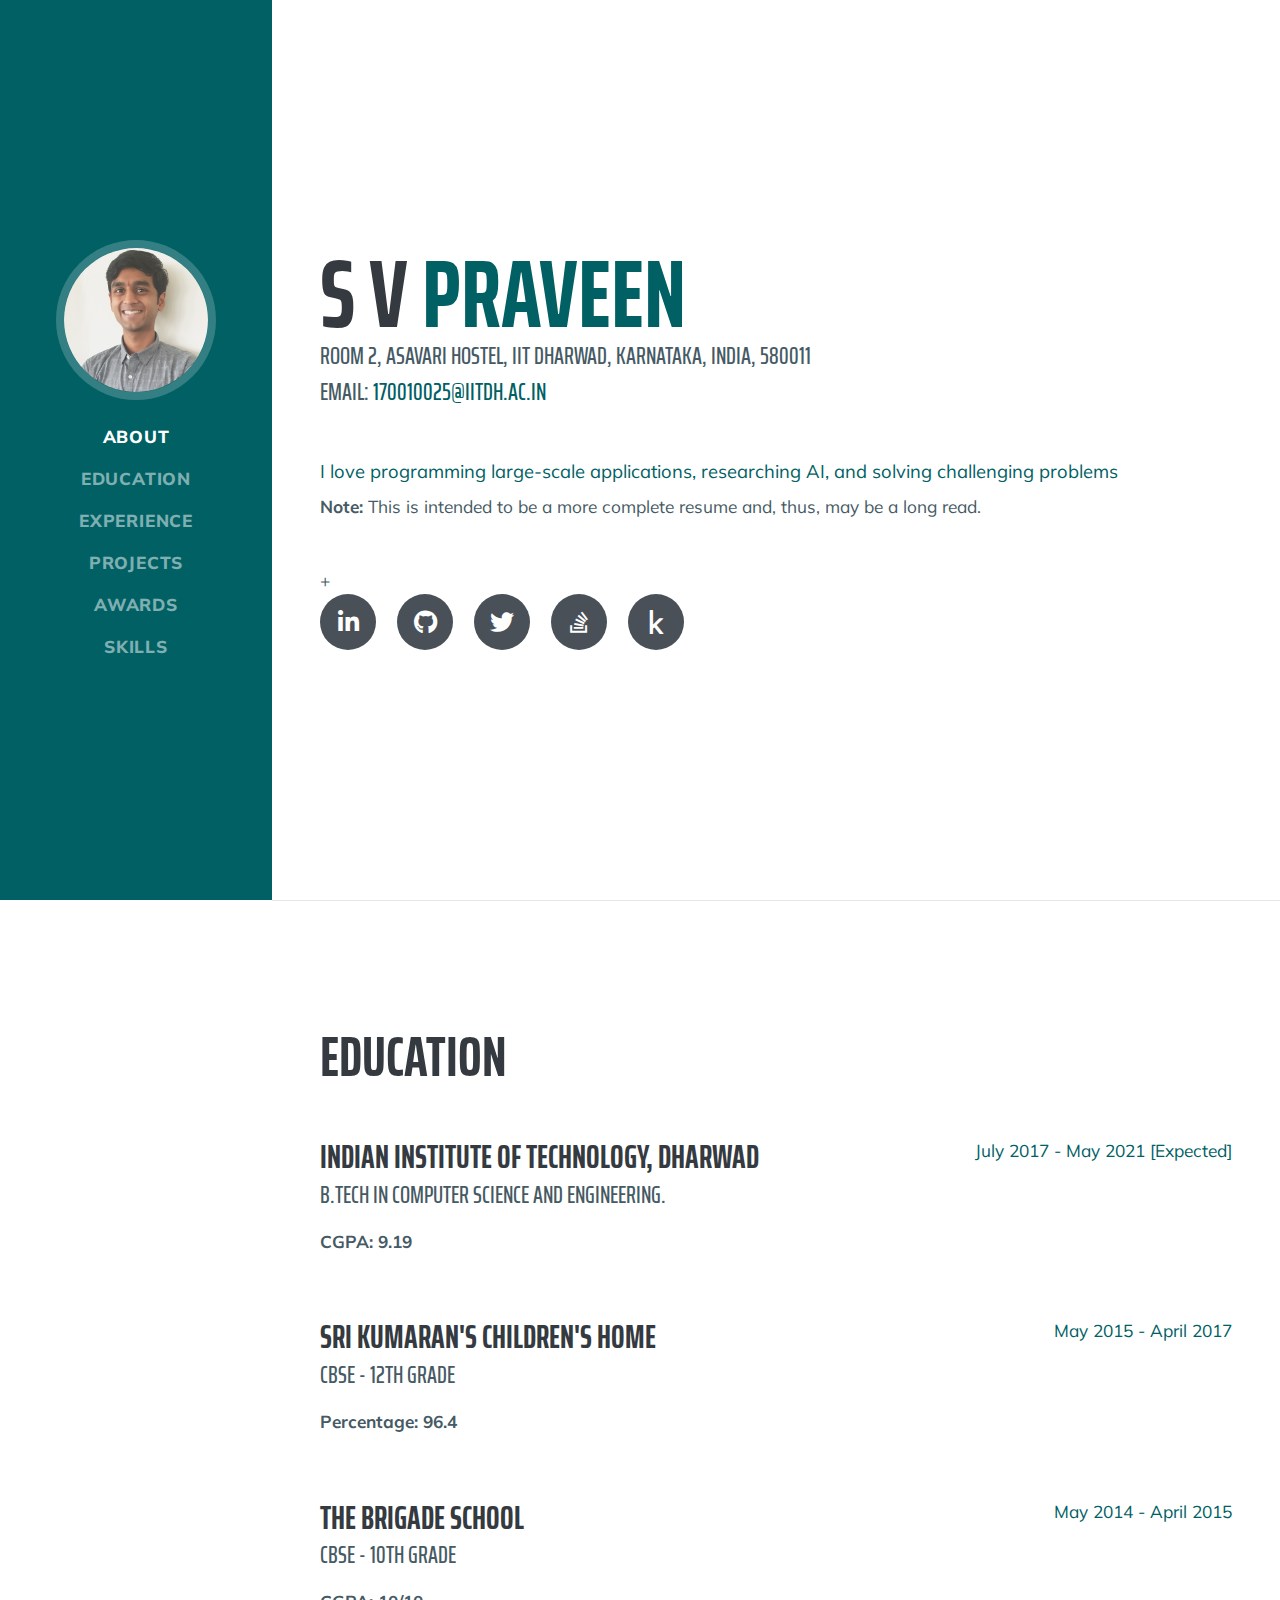
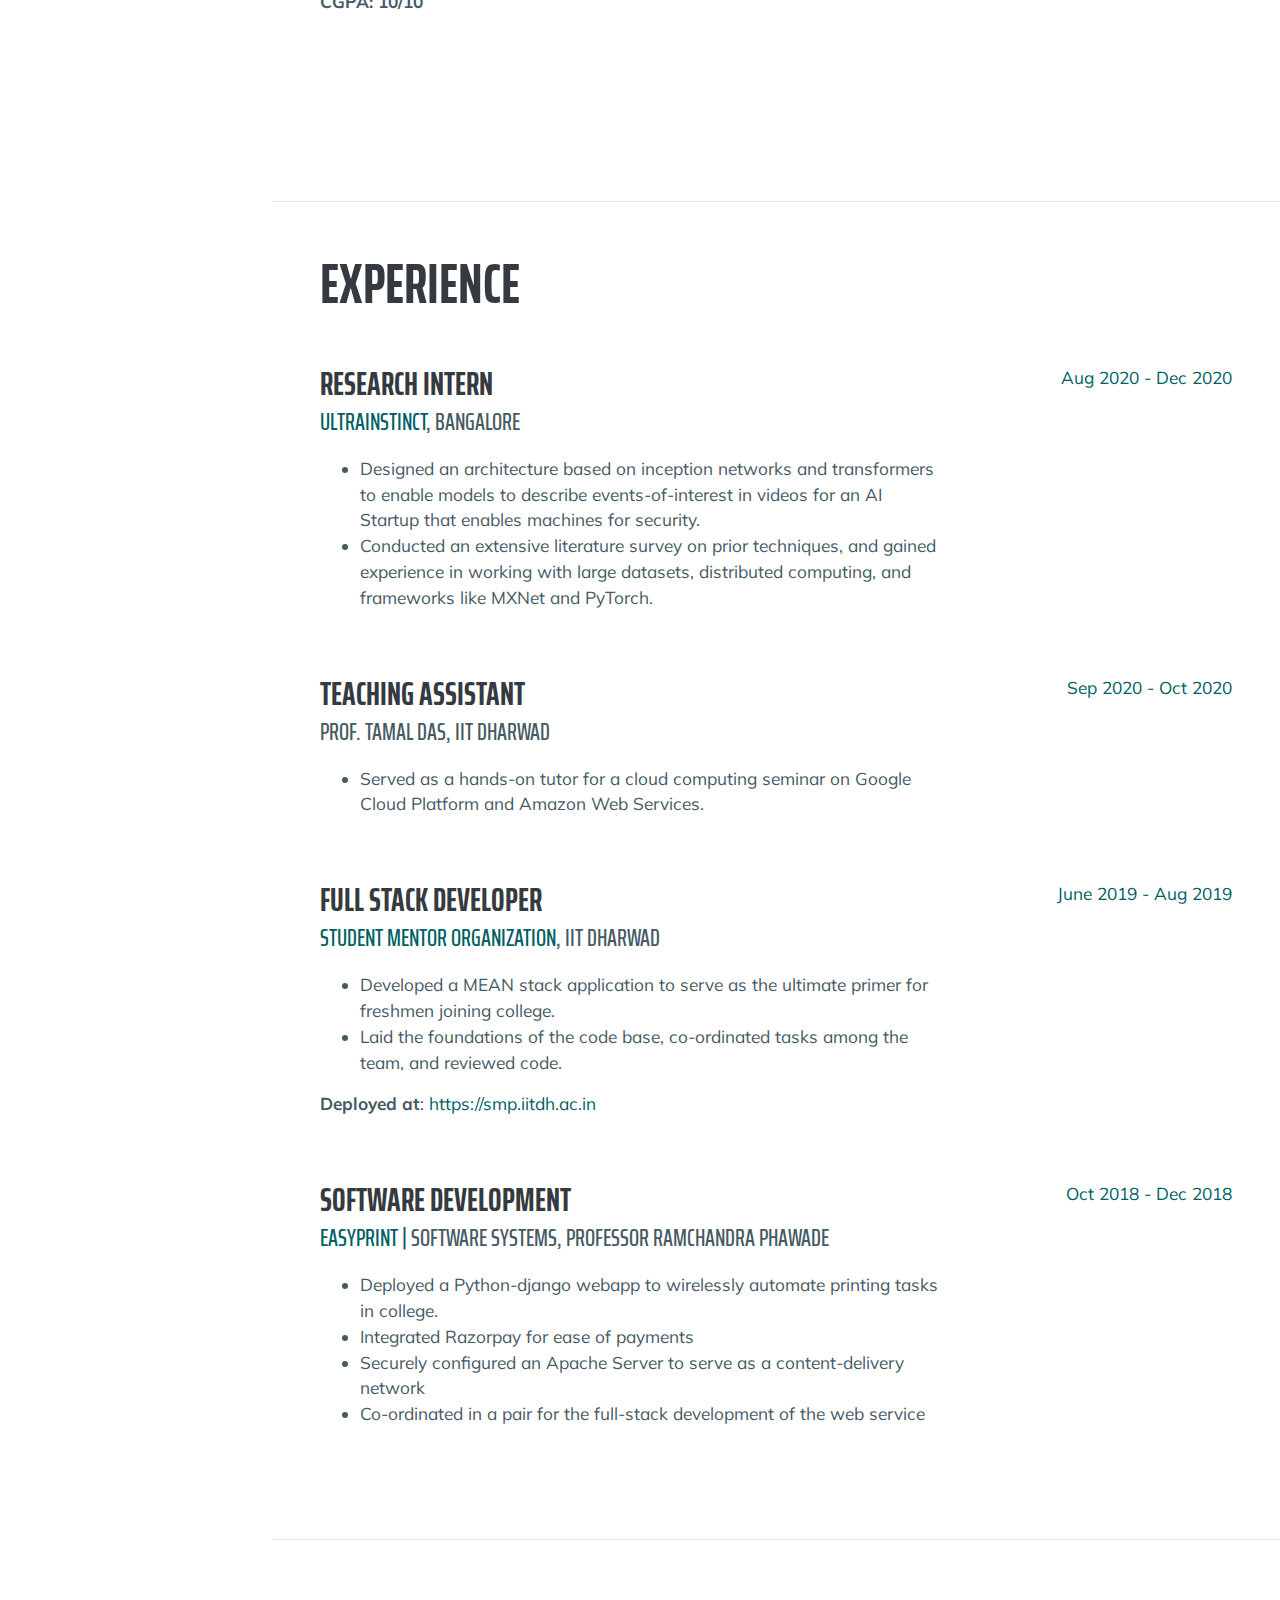
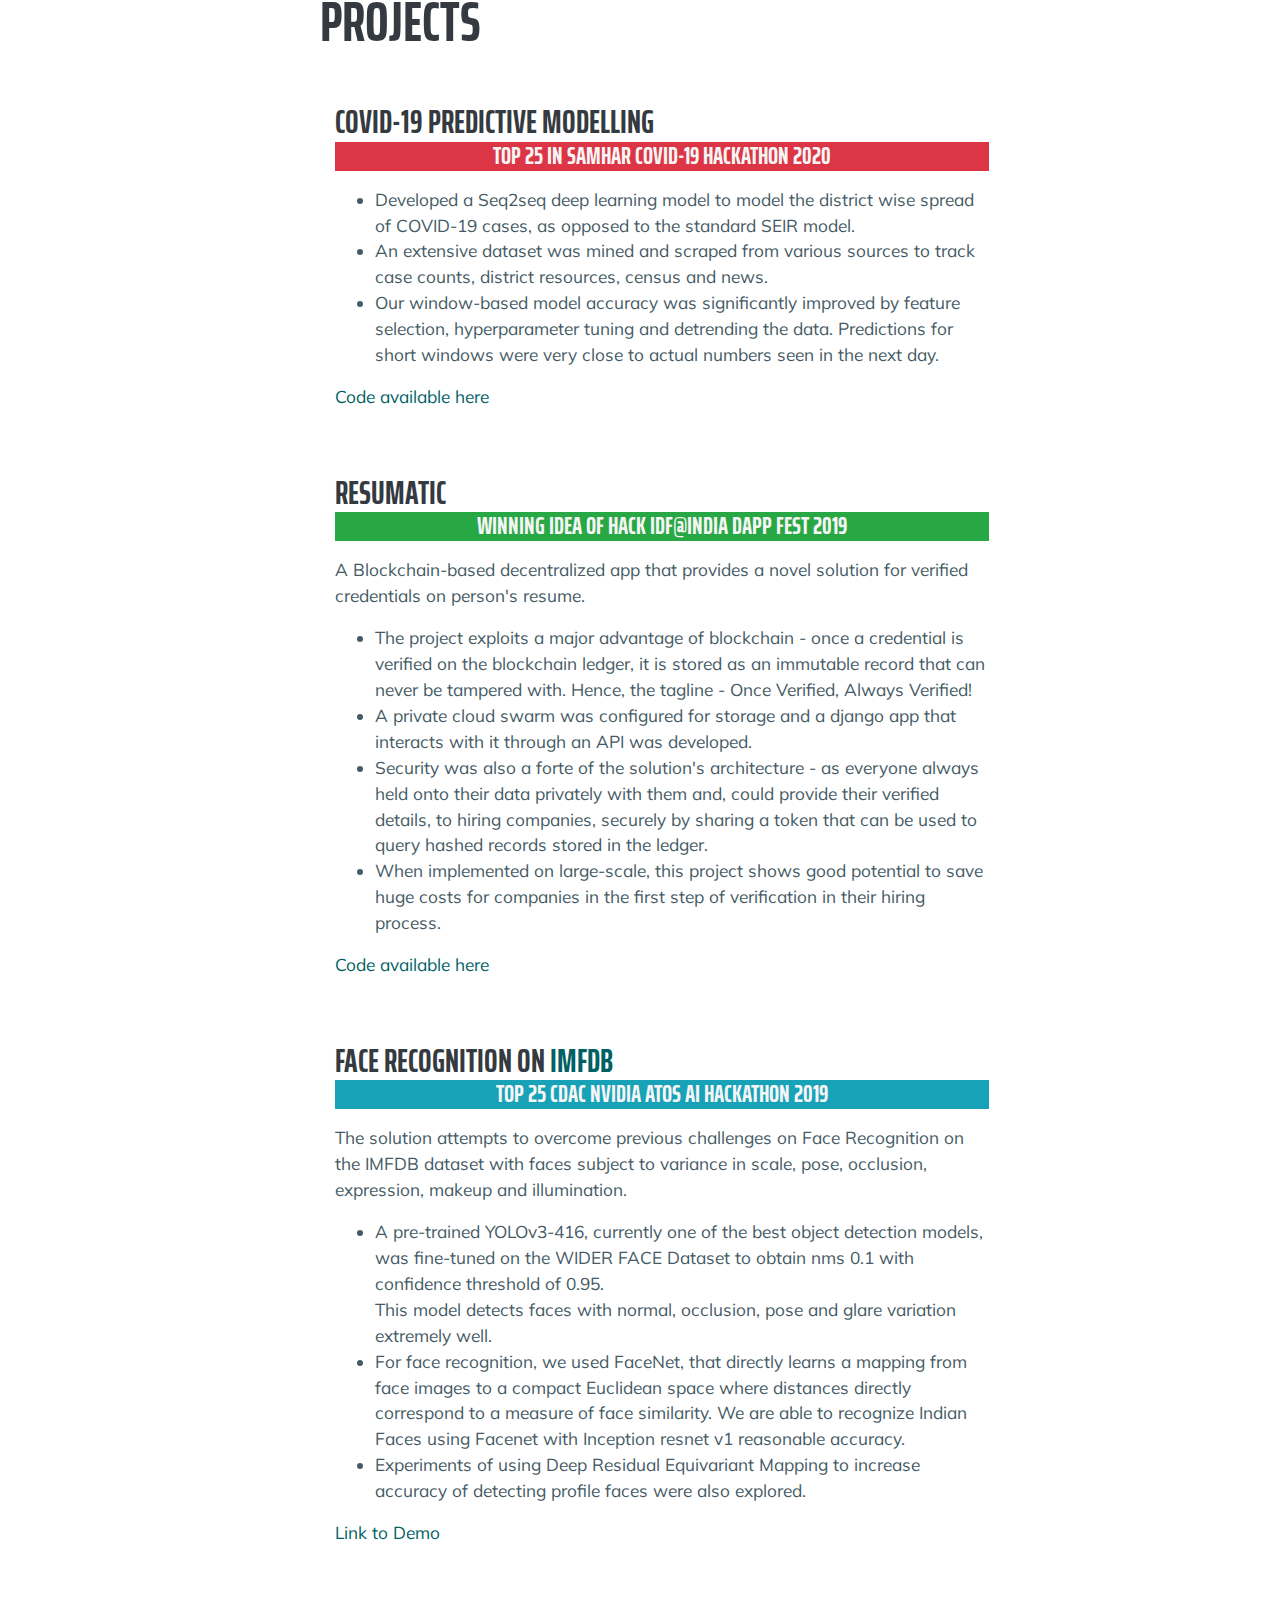
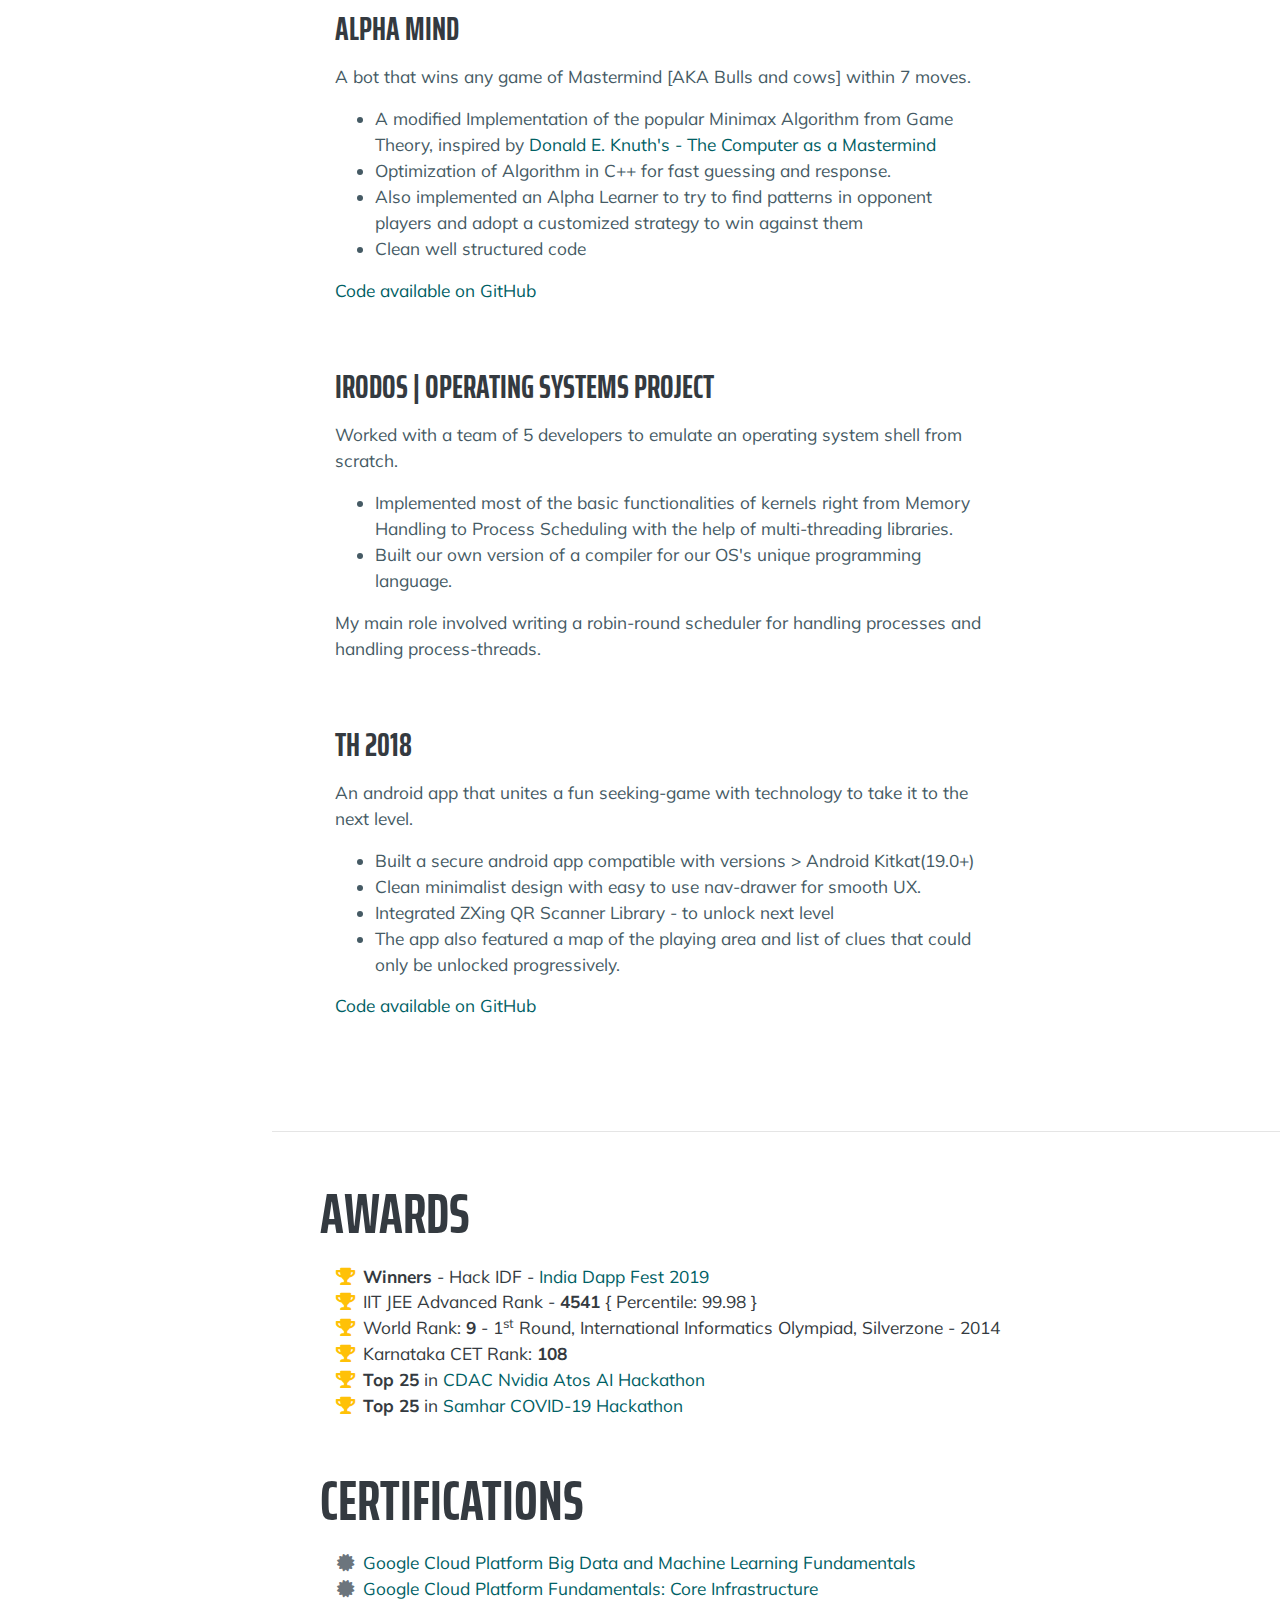
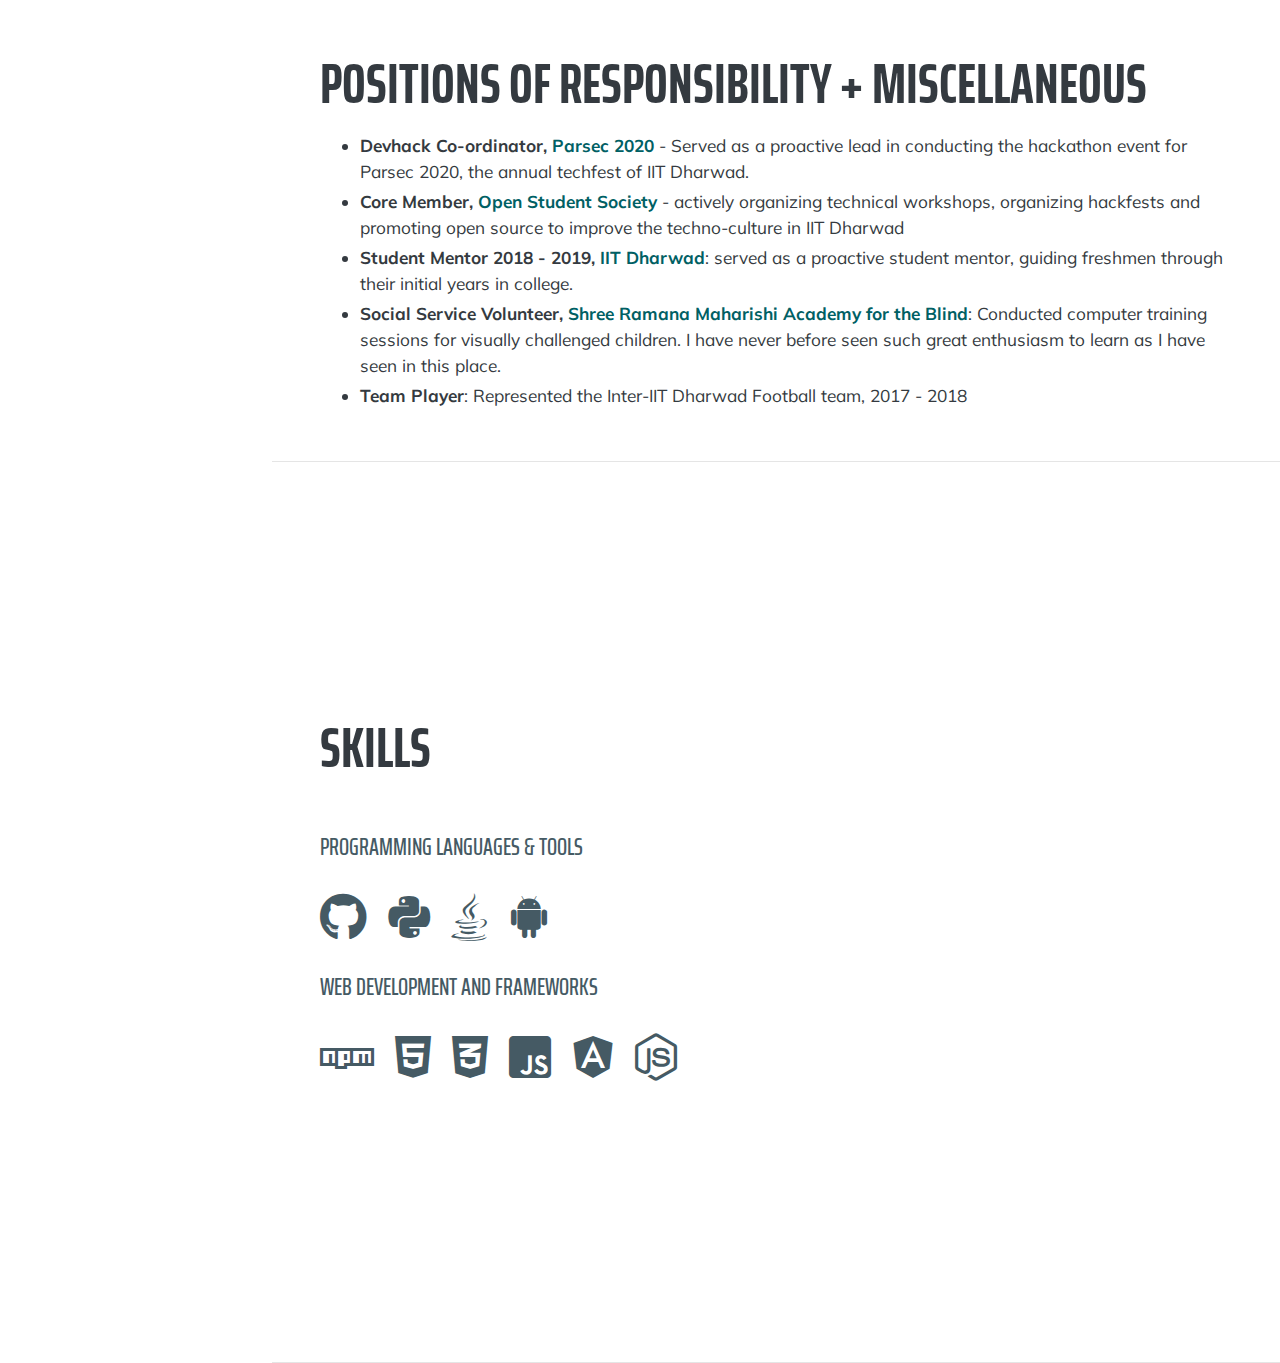
==== index.html @ 80a1a9fc "Added Stack Overflow and Kaggle Links :)" ====
<!DOCTYPE html>
<html lang="en">

<head>

  <meta charset="utf-8">
  <meta name="viewport" content="width=device-width, initial-scale=1, shrink-to-fit=no">
  <meta name="description" content="">
  <meta name="author" content="">

  <title>S V Praveen | Resume</title>

  <!-- Bootstrap core CSS -->
  <link href="vendor/bootstrap/css/bootstrap.min.css" rel="stylesheet">

  <!-- Custom fonts for this template -->
  <link href="https://fonts.googleapis.com/css?family=Saira+Extra+Condensed:500,700" rel="stylesheet">
  <link href="https://fonts.googleapis.com/css?family=Muli:400,400i,800,800i" rel="stylesheet">
  <link href="vendor/fontawesome-free/css/all.min.css" rel="stylesheet">

  <!-- Custom styles for this template -->
  <link href="css/resume.min.css" rel="stylesheet">

</head>

<body id="page-top">

  <nav class="navbar navbar-expand-lg navbar-dark bg-primary fixed-top" id="sideNav">
    <a class="navbar-brand js-scroll-trigger" href="#page-top">
      <span class="d-block d-lg-none">S V Praveen</span>
      <span class="d-none d-lg-block">
        <img class="img-fluid img-profile rounded-circle mx-auto mb-2" src="img/profile.jpg" alt="">
      </span>
    </a>
    <button class="navbar-toggler" type="button" data-toggle="collapse" data-target="#navbarSupportedContent" aria-controls="navbarSupportedContent" aria-expanded="false" aria-label="Toggle navigation">
      <span class="navbar-toggler-icon"></span>
    </button>
    <div class="collapse navbar-collapse" id="navbarSupportedContent">
      <ul class="navbar-nav">
        <li class="nav-item">
          <a class="nav-link js-scroll-trigger" href="#about">About</a>
        </li>
        <li class="nav-item">
          <a class="nav-link js-scroll-trigger" href="#education">Education</a>
        </li>
        <li class="nav-item">
          <a class="nav-link js-scroll-trigger" href="#experience">Experience</a>
        </li>
        <li class="nav-item">
          <a class="nav-link js-scroll-trigger" href="#projects">Projects</a>
        </li>
        <li class="nav-item">
          <a class="nav-link js-scroll-trigger" href="#awards">Awards</a>
        </li>
        <li class="nav-item">
          <a class="nav-link js-scroll-trigger" href="#skills">Skills</a>
        </li>
<!--         <li class="nav-item">
          <a class="nav-link js-scroll-trigger" href="#interests">Interests</a>
        </li> -->

      </ul>
    </div>
  </nav>

  <div class="container-fluid p-0">

    <section class="resume-section p-3 p-lg-5 d-flex align-items-center" id="about">
      <div class="w-100">
        <h1 class="mb-0">S V
          <span class="text-primary">Praveen</span>
        </h1>
        <div class="subheading mb-5">Room 2, Asavari Hostel, IIT Dharwad, Karnataka, India, 580011<br>
          Email: <a href="mailto:name@email.com">170010025@iitdh.ac.in</a>
        </div>
        <p class="lead mb-2 text-primary">I love programming large-scale applications, researching AI, and solving challenging problems</p>
        <p class="mb-5"><strong>Note:</strong> This is intended to be a more complete resume and, thus, may be a long read. </p>

+        <div class="social-icons">
          <a href="https://linkedin.com/in/svp19">
            <i class="fab fa-linkedin-in"></i>
          </a>
          <a href="https://github.com/svp19">
            <i class="fab fa-github"></i>
          </a>
          <a href="https://twitter.com/analyticaldosa">
            <i class="fab fa-twitter"></i>
          </a>
          <a href="https://stackoverflow.com/users/11778344/s-v-praveen">
            <i class="fab fa-stack-overflow"></i>
          </a>
          <a href="https://www.kaggle.com/svpraveen">
            <i class="fab fa-kaggle"></i>
          </a>
        </div>
      </div>
    </section>

    <hr class="m-0">

    <section class="resume-section p-3 p-lg-5 d-flex align-items-center" id="education">
      <div class="w-100">
        <h2 class="mb-5">Education</h2>

        <div class="resume-item d-flex flex-column flex-md-row justify-content-between mb-5">
          <div class="resume-content">
            <h3 class="mb-0">Indian Institute of Technology, Dharwad</h3>
            <div class="subheading mb-3">B.Tech in Computer Science and Engineering.</div>
            <p><strong>CGPA: 9.19</strong></p>
          </div>
          <div class="resume-date text-md-right">
            <span class="text-primary">July 2017 - May 2021 [Expected]</span>
          </div>
        </div>

        <div class="resume-item d-flex flex-column flex-md-row justify-content-between mb-5">
          <div class="resume-content">
            <h3 class="mb-0">Sri Kumaran's Children's Home</h3>
            <div class="subheading mb-3">CBSE - 12th Grade</div>
            <p><strong>Percentage: 96.4</strong></p>
          </div>
          <div class="resume-date text-md-right">
            <span class="text-primary">May 2015   - April 2017</span>
          </div>
        </div>

        <div class="resume-item d-flex flex-column flex-md-row justify-content-between mb-5">
          <div class="resume-content">
            <h3 class="mb-0">The Brigade School</h3>
            <div class="subheading mb-3">CBSE - 10th Grade</div>
            <p><strong>CGPA: 10/10</strong></p>
          </div>
          <div class="resume-date text-md-right">
            <span class="text-primary">May 2014 - April 2015</span>
          </div>
        </div>

      </div>
    </section>

    <hr class="m-0">

    <section class="resume-section p-3 p-lg-5 d-flex justify-content-center" id="experience">
      <div class="w-100">
        <h2 class="mb-5">Experience</h2>

        <div id="smp" class="resume-item d-flex flex-column flex-md-row justify-content-between mb-5">
          <div class="resume-content">
            <h3 class="mb-0">Research Intern</h3>
            <div class="subheading mb-3"><a href="https://ultrainstinct.ai/">UltraInstinct</a>, Bangalore</div>
            <p>
              <ul>
                <li>Designed an architecture based on inception networks and transformers to enable models to describe events-of-interest 
                in videos for an AI Startup that enables machines for security.</li>
                <li>Conducted an extensive literature survey on prior techniques, and gained experience in working with large datasets, 
                distributed computing, and frameworks like MXNet and PyTorch.</li>
              </ul>
            </p>
          </div>
          <div class="resume-date text-md-right">
            <span class="text-primary">Aug 2020 - Dec 2020</span>
          </div>
        </div>

        <div id="smp" class="resume-item d-flex flex-column flex-md-row justify-content-between mb-5">
          <div class="resume-content">
            <h3 class="mb-0">Teaching Assistant</h3>
            <div class="subheading mb-3">Prof. Tamal Das</a>, IIT Dharwad</div>
            <p>
              <ul>
                <li>Served as a hands-on tutor for a cloud computing seminar on Google Cloud Platform and Amazon Web Services.</li>
              </ul>
            </p>
          </div>
          <div class="resume-date text-md-right">
            <span class="text-primary">Sep 2020 - Oct 2020</span>
          </div>
        </div>

        <div id="smp" class="resume-item d-flex flex-column flex-md-row justify-content-between mb-5">
          <div class="resume-content">
            <h3 class="mb-0">Full Stack Developer</h3>
            <div class="subheading mb-3"><a href="https://smp.iitdh.ac.in">Student Mentor organization</a>, IIT Dharwad</div>
            <p>
              <ul>
                <li>
                  Developed a MEAN stack application to serve as the ultimate primer for freshmen joining college.   
                </li>
                <li>
                  Laid the foundations of the code base, co-ordinated tasks among the team, and reviewed code.
                </li>
              </ul>
              <strong>Deployed at</strong>: <a href="https://smp.iitdh.ac.in" target="_blank">https://smp.iitdh.ac.in</a>
            </p>
          </div>
          <div class="resume-date text-md-right">
            <span class="text-primary">June 2019 - Aug 2019</span>
          </div>
        </div>

        <div id="easy-print" class="resume-item d-flex flex-column flex-md-row justify-content-between mb-5">
          <div class="resume-content">
            <h3 class="mb-0">SOFTWARE DEVELOPMENT</h3>
            <div class="subheading mb-3"><a href="https://github.com/svp19/EasyPrint">EASYPRINT |</a> SOFTWARE SYSTEMS, Professor Ramchandra Phawade </div>
            <p>
              <ul>
                <li>Deployed a Python-django webapp to wirelessly automate printing tasks in college.</li>
                <li>Integrated Razorpay for ease of payments</li>
                <li>Securely configured an Apache Server to serve as a content-delivery network</li>
                <li>Co-ordinated in a pair for the full-stack development of the web service</li>
              </ul>
            </p>
          </div>
          <div class="resume-date text-md-right">
            <span class="text-primary">Oct 2018 - Dec 2018</span>
          </div>
        </div>



      </div>
    </section>

    <hr class="m-0">

    <section class="resume-section p-3 p-lg-5 d-flex justify-content-center" id="projects">
      <div class="w-100">
        <h2 class="mb-5">Projects</h2>


        <div class="resume-item d-flex flex-column flex-md-row justify-content-between mb-5">
          <div class="resume-content col-lg-9">
            <h3 class="mb-0">COVID-19 PREDICTIVE MODELLING</h3>
            <h4 class="bg-danger text-center" style="color: rgb(245, 245, 245)">TOP 25 in SAMHAR COVID-19 HACKATHON 2020</h4>
            <div class="subheading mb-3"></div>
            <p>
              <ul>
                <li> Developed a Seq2seq deep learning model to model the district wise spread of COVID-19 cases, as opposed to the standard SEIR model.</li>
                <li> An extensive dataset was mined and scraped from various sources to track case counts, district resources, census and news.</li>
                <li> Our window-based model accuracy was significantly improved by feature selection, hyperparameter tuning and detrending the data. Predictions for short windows were very close to actual numbers seen in the next day. </li>
              </ul>
              <a href="https://github.com/svp19/covid19predictor">Code available here</a>
            </p>
          </div>
        </div>

        <div class="resume-item d-flex flex-column flex-md-row justify-content-between mb-5">
          <div class="resume-content col-lg-9">
            <h3 class="mb-0">Resumatic</h3>
            <h4 class="bg-success text-center" style="color: rgb(245, 245, 245)">Winning Idea of Hack IDF@India Dapp Fest 2019</h4>
            <div class="subheading mb-3"></div>
            <p>
              A Blockchain-based decentralized app that provides a novel solution for verified credentials on person's resume.
              <ul>
                <li> The project exploits a major advantage of blockchain - once a credential is verified on the blockchain ledger, it is stored as an immutable record that can never be tampered with. Hence, the tagline - Once Verified, Always Verified!</li>
                <li> A private cloud swarm was configured for storage and a django app that interacts with it through an API was developed.</li>
                <li> Security was also a forte of the solution's architecture - as everyone always held onto their data privately with them and, could provide their verified details, to hiring companies, securely by sharing a token that can be used to query hashed records stored in the ledger.</li>
                <li> When implemented on large-scale, this project shows good potential to save huge costs for companies in the first step of verification in their hiring process.</li>
              </ul>
              <a href="https://github.com/svp19/resumatic">Code available here</a>
            </p>
          </div>
        </div>

        <div class="resume-item d-flex flex-column flex-md-row justify-content-between mb-5">
          <div class="resume-content col-lg-9">
            <h3 class="mb-0">Face Recognition on <a href="http://cvit.iiit.ac.in/projects/IMFDB/">IMFDB</a></h3>
            <h4 class="bg-info text-center" style="color: rgb(245, 245, 245);">TOP 25 CDAC Nvidia Atos AI Hackathon 2019</h4>
            <div class="subheading mb-3"></div>
            <p>
              The solution attempts to overcome previous challenges on Face Recognition on the IMFDB dataset with faces subject to variance in scale, pose, occlusion, expression, makeup and illumination.
              <ul>
                <li> A pre-trained YOLOv3-416, currently one of the best object detection models, was fine-tuned on the WIDER FACE Dataset to obtain nms 0.1 with confidence threshold of 0.95.<br>This model detects faces with normal, occlusion, pose and glare variation extremely well.</li>
                <li> For face recognition, we used FaceNet, that directly learns a mapping from face images to a compact Euclidean space where distances directly correspond to a measure of face similarity. We are able to recognize Indian Faces using Facenet with Inception resnet v1 reasonable accuracy.</li>
                <li>Experiments of using Deep Residual Equivariant Mapping to increase accuracy of detecting profile faces were also explored.</li>
              </ul>
              <a href="https://svp19.github.io/face-recognition-demo">Link to Demo</a>
            </p>
          </div>
        </div>

        <div class="resume-item d-flex flex-column flex-md-row justify-content-between mb-5">
          <div class="resume-content col-lg-9">
            <h3 class="mb-0">Alpha Mind</h3>
            <div class="subheading mb-3"></div>
            <p>
              A bot that wins any game of Mastermind [AKA Bulls and cows] within 7 moves.
              <ul>
                <li> A modified Implementation of the popular Minimax Algorithm from Game Theory, inspired by <a href="https://www.cs.uni.edu/~wallingf/teaching/cs3530/resources/knuth-mastermind.pdf">Donald E. Knuth's - The Computer as a Mastermind</a></li>
                <li> Optimization of Algorithm in C++ for fast guessing and response.</li>
                <li> Also implemented an Alpha Learner to try to find patterns in opponent players and adopt a customized strategy to win against them</li>
                <li> Clean well structured code
                  <!-- <a href="https://github.com/svp19/alphamind"> available here</a> -->
                </li>
              </ul>
              <a href="https://github.com/svp19/alphamind">Code available on GitHub</a>
            </p>
          </div>
        </div>

        <div class="resume-item d-flex flex-column flex-md-row justify-content-between mb-5">
          <div class="resume-content col-lg-9">
            <h3 class="mb-0">IRODOS | Operating Systems Project</h3>
            <div class="subheading mb-3"></div>
            <p>
              Worked with a team of 5 developers to emulate an operating system shell from scratch.
              <ul>
                <li>Implemented most of the basic functionalities of kernels right from Memory Handling to Process Scheduling with the help of multi-threading libraries. </li>
                <li> Built our own version of a compiler for our OS's unique programming language.</li>
              </ul>
              My main role involved writing a robin-round scheduler for handling processes and handling process-threads.
              <!-- <a href="https://github.com/svp19/alphamind">Code available here</a> -->
            </p>
          </div>
        </div>

        <div class="resume-item d-flex flex-column flex-md-row justify-content-between mb-5">
          <div class="resume-content col-lg-9">
            <h3 class="mb-0">TH 2018</h3>
            <div class="subheading mb-3"></div>
            <p>
              An android app that unites a fun seeking-game with technology to take it to the next level.
              <ul>
                <li> Built a secure android app compatible with versions > Android Kitkat(19.0+)</li>
                <li> Clean minimalist design with easy to use nav-drawer for smooth UX.</li>
                <li>Integrated ZXing QR Scanner Library - to unlock next level</li>
                <li> The app also featured a map of the playing area and list of clues that could only be unlocked progressively.</li>
              </ul>
              <a href="https://github.com/svp19/TH2018">Code available on GitHub</a>
            </p>
          </div>
        </div>

        <!-- <div class="resume-item d-flex flex-column flex-md-row justify-content-between mb-0">
          <div class="resume-content">
            <h3 class="mb-0">Other Projects</h3>
            <div class="mb-0"><a href="https://github.com/oss2019/crispy-ai">Crispy AI</a></div>
            <div class="mb-0"><a href="#smp">SMP Official MEAN App</a></div>
            <div class="mb-0"><a href="#easy-print">Easy Print</a></div>
          </div>
        </div> -->

      </div>
    </section>

    <hr class="m-0">

    <section class="resume-section p-3 p-lg-5 d-flex align-items-center" id="awards">
      <div class="w-100">
        <h2 class="mb-3">Awards</h2>
        <ul class="fa-ul mb-5 text-dark">
          <li>
            <i class="fa-li fa fa-trophy text-warning"></i>
            <strong>Winners</strong> - Hack IDF - <a href="https://www.indiadappfest.com/">India Dapp Fest 2019 </a>
          </li>
          <li>
            <i class="fa-li fa fa-trophy text-warning"></i>
            IIT JEE Advanced Rank - <strong>4541</strong> { Percentile: 99.98 }
          </li>
          <li>
            <i class="fa-li fa fa-trophy text-warning"></i>
            World Rank: <strong>9</strong> - 1<sup>st</sup> Round, International Informatics Olympiad, Silverzone - 2014
          <li>
            <i class="fa-li fa fa-trophy text-warning"></i>
            Karnataka CET Rank: <strong>108</strong>
          </li>
          <!-- <li>
            <i class="fa-li fa fa-trophy text-warning"></i>
            Recipient of Secure and Private AI Scholarship
          </li> -->
          <li>
            <i class="fa-li fa fa-trophy text-warning"></i>
            <strong>Top 25</strong> in <a href="https://aihackathon.cdac.in/">CDAC Nvidia Atos AI Hackathon</a>
          </li>
          <li>
            <i class="fa-li fa fa-trophy text-warning"></i>
            <strong>Top 25</strong> in <a href="https://aihackathon.cdac.in/">Samhar COVID-19 Hackathon</a>
          </li>
        </ul>

        <h2 class="mb-3">Certifications</h2>
        <ul class="fa-ul mb-5">
          <li>
            <i class="fa-li fa fa-certificate text-muted"></i>
            <a href="https://www.coursera.org/account/accomplishments/verify/66K2R2ERN8WS"> Google Cloud Platform Big Data and Machine Learning Fundamentals</a>
          </li>
          <li>
            <i class="fa-li fa fa-certificate text-muted"></i>
            <a href="https://www.coursera.org/account/accomplishments/verify/SH22D55P44K8">Google Cloud Platform Fundamentals: Core Infrastructure</a>
          </li>
        </ul>

        <h2 class="mb-3">Positions of Responsibility + Miscellaneous</h2>
        <ul class="mb-0 text-dark">
          <li class="mb-1">
            <strong>Devhack Co-ordinator, <a href="http://parsec.iitdh.ac.in" target="_blank">Parsec 2020</a></strong> - Served as a proactive lead in conducting the hackathon event for Parsec 2020, the annual techfest of IIT Dharwad.
          </li>
          <li class="mb-1">
            <strong>Core Member, <a href="https://oss2019.github.io" target="_blank">Open Student Society</a></strong> - actively organizing technical workshops, organizing hackfests and promoting open source to improve the techno-culture in IIT Dharwad
          </li>
          <li class="mb-1">
            <strong>Student Mentor 2018 - 2019, <a href="http://iitdh.ac.in" target="_blank">IIT Dharwad</a></strong>: served as a proactive student mentor, guiding freshmen through their initial years in college.
          </li>
          <li class="mb-1">
            <strong>Social Service Volunteer, <a href="https://www.srmab.org.in/" target="_blank">Shree Ramana Maharishi Academy for the Blind</a></strong>: Conducted computer training sessions for visually challenged children. I have never before seen such great enthusiasm to learn as I have seen in this place.
          </li>
          <li class="mb-1">
            <strong>Team Player</strong>: Represented the Inter-IIT Dharwad Football team, 2017 - 2018
          </li>
        </ul>

      </div>
    </section>

    <hr class="m-0">

    <section class="resume-section p-3 p-lg-5 d-flex align-items-center" id="skills">
      <div class="w-100">
        <h2 class="mb-5">Skills</h2>

        <div class="subheading mb-3">Programming Languages &amp; Tools</div>
        <ul class="list-inline dev-icons">
          <li class="list-inline-item">
            <i class="fab fa-github"></i>
          </li>
          <li class="list-inline-item">
            <i class="fab fa-python"></i>
          </li>
          <li class="list-inline-item">
            <i class="fab fa-java"></i>
          </li>
          <li class="list-inline-item">
            <i class="fab fa-android"></i>
          </li>

        </ul>
        <div class="subheading mb-3">Web Development and Frameworks</div>
        <ul class="list-inline dev-icons">
          <li class="list-inline-item">
            <i class="fab fa-npm"></i>
          </li>
          <li class="list-inline-item">
            <i class="fab fa-html5"></i>
          </li>
          <li class="list-inline-item">
            <i class="fab fa-css3-alt"></i>
          </li>
          <li class="list-inline-item">
            <i class="fab fa-js-square"></i>
          </li>
          <li class="list-inline-item">
            <i class="fab fa-angular"></i>
          </li>

          <li class="list-inline-item">
            <i class="fab fa-node-js"></i>
          </li>

        </ul>

      </div>
    </section>

    <hr class="m-0">
<!--
    <section class="resume-section p-3 p-lg-5 d-flex align-items-center" id="interests">
      <div class="w-100">
        <h2 class="mb-5">Interests</h2>
        <p></p>
        <p class="mb-0"></p>
      </div>
    </section> -->



  </div>

  <!-- Bootstrap core JavaScript -->
  <script src="vendor/jquery/jquery.min.js"></script>
  <script src="vendor/bootstrap/js/bootstrap.bundle.min.js"></script>

  <!-- Plugin JavaScript -->
  <script src="vendor/jquery-easing/jquery.easing.min.js"></script>

  <!-- Custom scripts for this template -->
  <script src="js/resume.min.js"></script>

</body>

</html>
---- css/resume.min.css ----
/*!
 * Start Bootstrap - Resume v5.0.7 (https://startbootstrap.com/template-overviews/resume)
 * Copyright 2013-2019 Start Bootstrap
 * Licensed under MIT (https://github.com/BlackrockDigital/startbootstrap-resume/blob/master/LICENSE)

 */
 html {scroll-behavior: smooth !important;}
 body{font-family:Muli,-apple-system,BlinkMacSystemFont,'Segoe UI',Roboto,'Helvetica Neue',Arial,sans-serif,'Apple Color Emoji','Segoe UI Emoji','Segoe UI Symbol','Noto Color Emoji';padding-top:54px;color:#455A64;font-size:1.08rem;}@media (min-width:992px){body{padding-top:0;padding-left:17rem}}h1,h2,h3,h4,h5,h6{font-family:'Saira Extra Condensed',-apple-system,BlinkMacSystemFont,'Segoe UI',Roboto,'Helvetica Neue',Arial,sans-serif,'Apple Color Emoji','Segoe UI Emoji','Segoe UI Symbol','Noto Color Emoji';font-weight:700;text-transform:uppercase;color:#343a40}h1{font-size:6rem;line-height:5.5rem}h2{font-size:3.5rem}h3{font-size:2rem}p.lead{font-size:1.15rem;font-weight:400}.subheading{text-transform:uppercase;font-weight:500;font-family:'Saira Extra Condensed',-apple-system,BlinkMacSystemFont,'Segoe UI',Roboto,'Helvetica Neue',Arial,sans-serif,'Apple Color Emoji','Segoe UI Emoji','Segoe UI Symbol','Noto Color Emoji';font-size:1.5rem}.social-icons a{display:inline-block;height:3.5rem;width:3.5rem;background-color:#495057;color:#fff!important;border-radius:100%;text-align:center;font-size:1.5rem;line-height:3.5rem;margin-right:1rem}.social-icons a:last-child{margin-right:0}.social-icons a:hover{background-color:#006064}.dev-icons{font-size:3rem}.dev-icons .list-inline-item i:hover{color:#006064}#sideNav .navbar-nav .nav-item .nav-link{font-weight:800;letter-spacing:.05rem;text-transform:uppercase}#sideNav .navbar-toggler:focus{outline-color:#d48a6e}@media (min-width:992px){#sideNav{text-align:center;position:fixed;top:0;left:0;display:-webkit-box;display:-ms-flexbox;display:flex;-webkit-box-orient:vertical;-webkit-box-direction:normal;-ms-flex-direction:column;flex-direction:column;width:17rem;height:100vh}#sideNav .navbar-brand{display:-webkit-box;display:-ms-flexbox;display:flex;margin:auto auto 0;padding:.5rem}#sideNav .navbar-brand .img-profile{max-width:10rem;max-height:10rem;border:.5rem solid rgba(255,255,255,.2)}#sideNav .navbar-collapse{display:-webkit-box;display:-ms-flexbox;display:flex;-webkit-box-align:start;-ms-flex-align:start;align-items:flex-start;-webkit-box-flex:0;-ms-flex-positive:0;flex-grow:0;width:100%;margin-bottom:auto}#sideNav .navbar-collapse .navbar-nav{-webkit-box-orient:vertical;-webkit-box-direction:normal;-ms-flex-direction:column;flex-direction:column;width:100%}#sideNav .navbar-collapse .navbar-nav .nav-item{display:block}#sideNav .navbar-collapse .navbar-nav .nav-item .nav-link{display:block}}section.resume-section{padding-top:5rem!important;padding-bottom:5rem!important;max-width:75rem}section.resume-section .resume-item .resume-date{min-width:none}@media (min-width:768px){section.resume-section{min-height:100vh}section.resume-section .resume-item .resume-date{min-width:18rem}}@media (min-width:992px){section.resume-section{padding-top:3rem!important;padding-bottom:3rem!important}}.bg-primary{background-color:#006064!important}.text-primary{color:#006064!important}a{color:#006064}a:active,a:focus,a:hover{color:#006064}
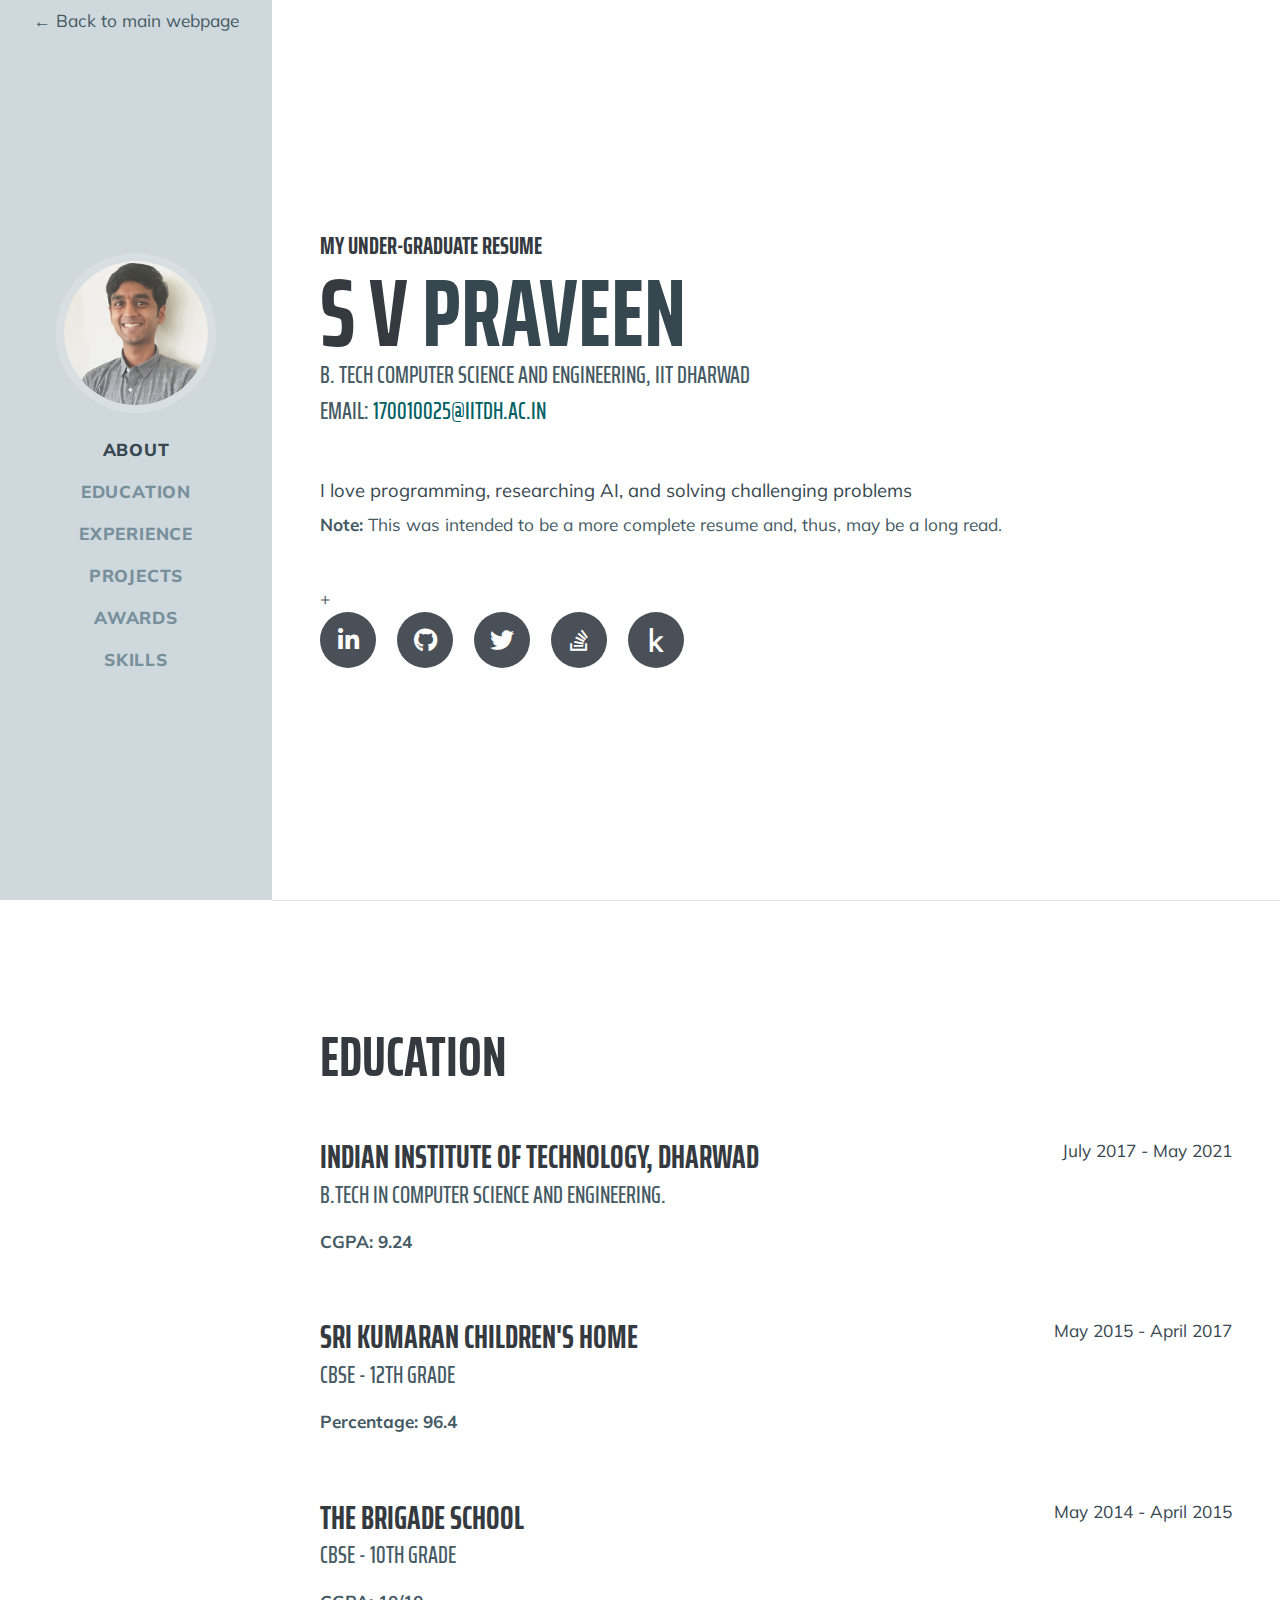
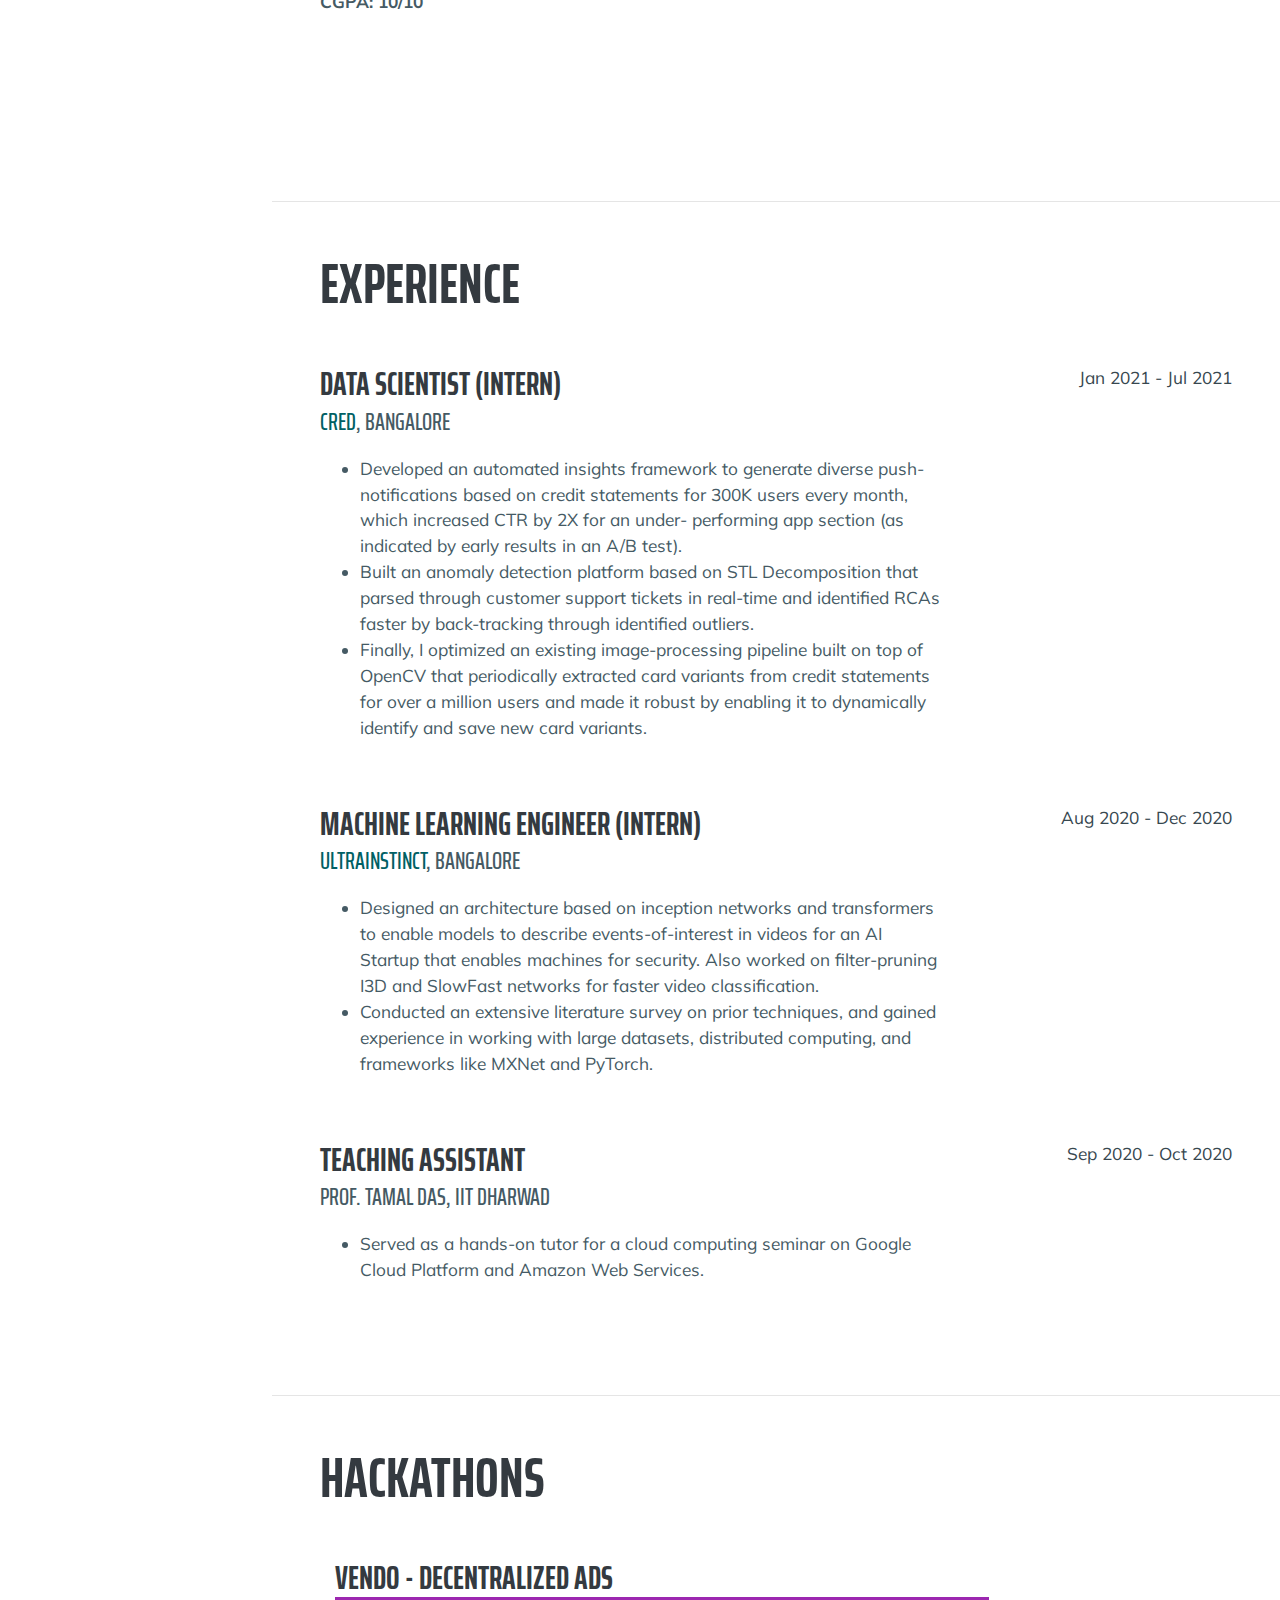
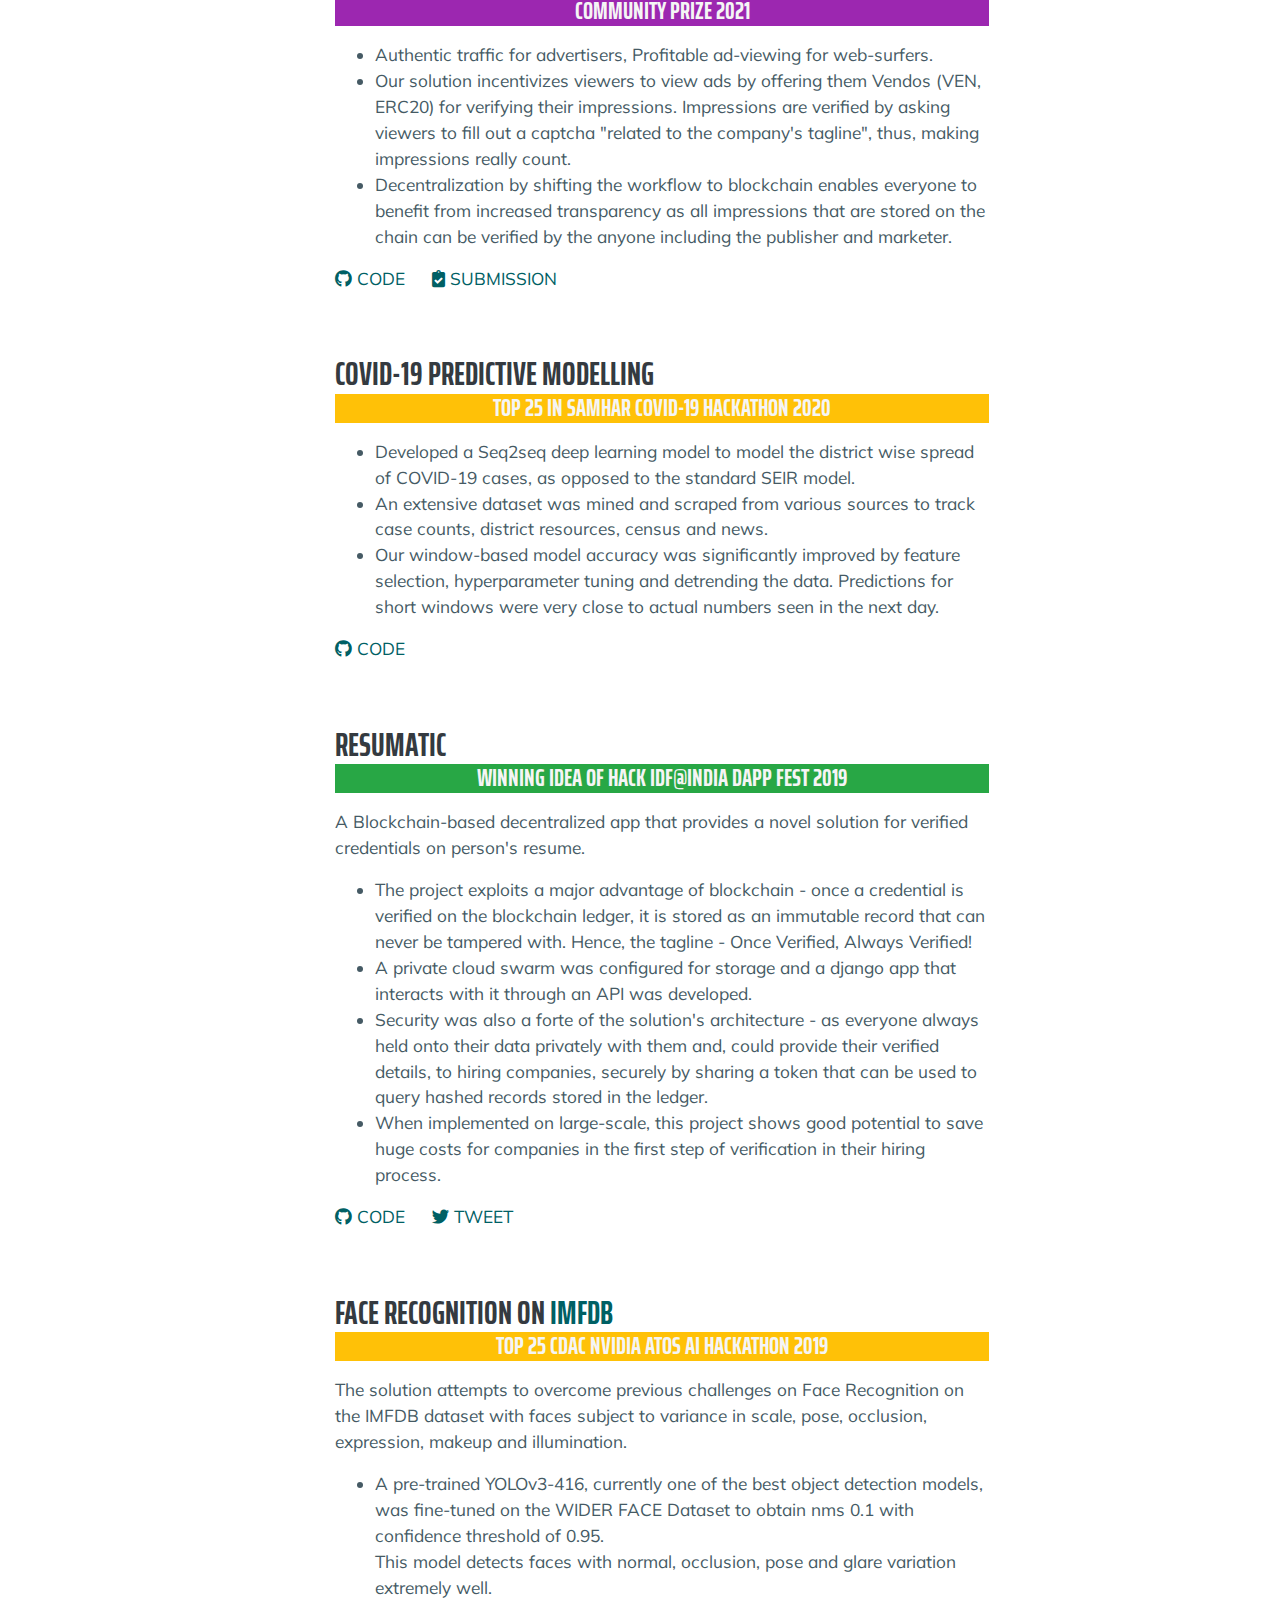
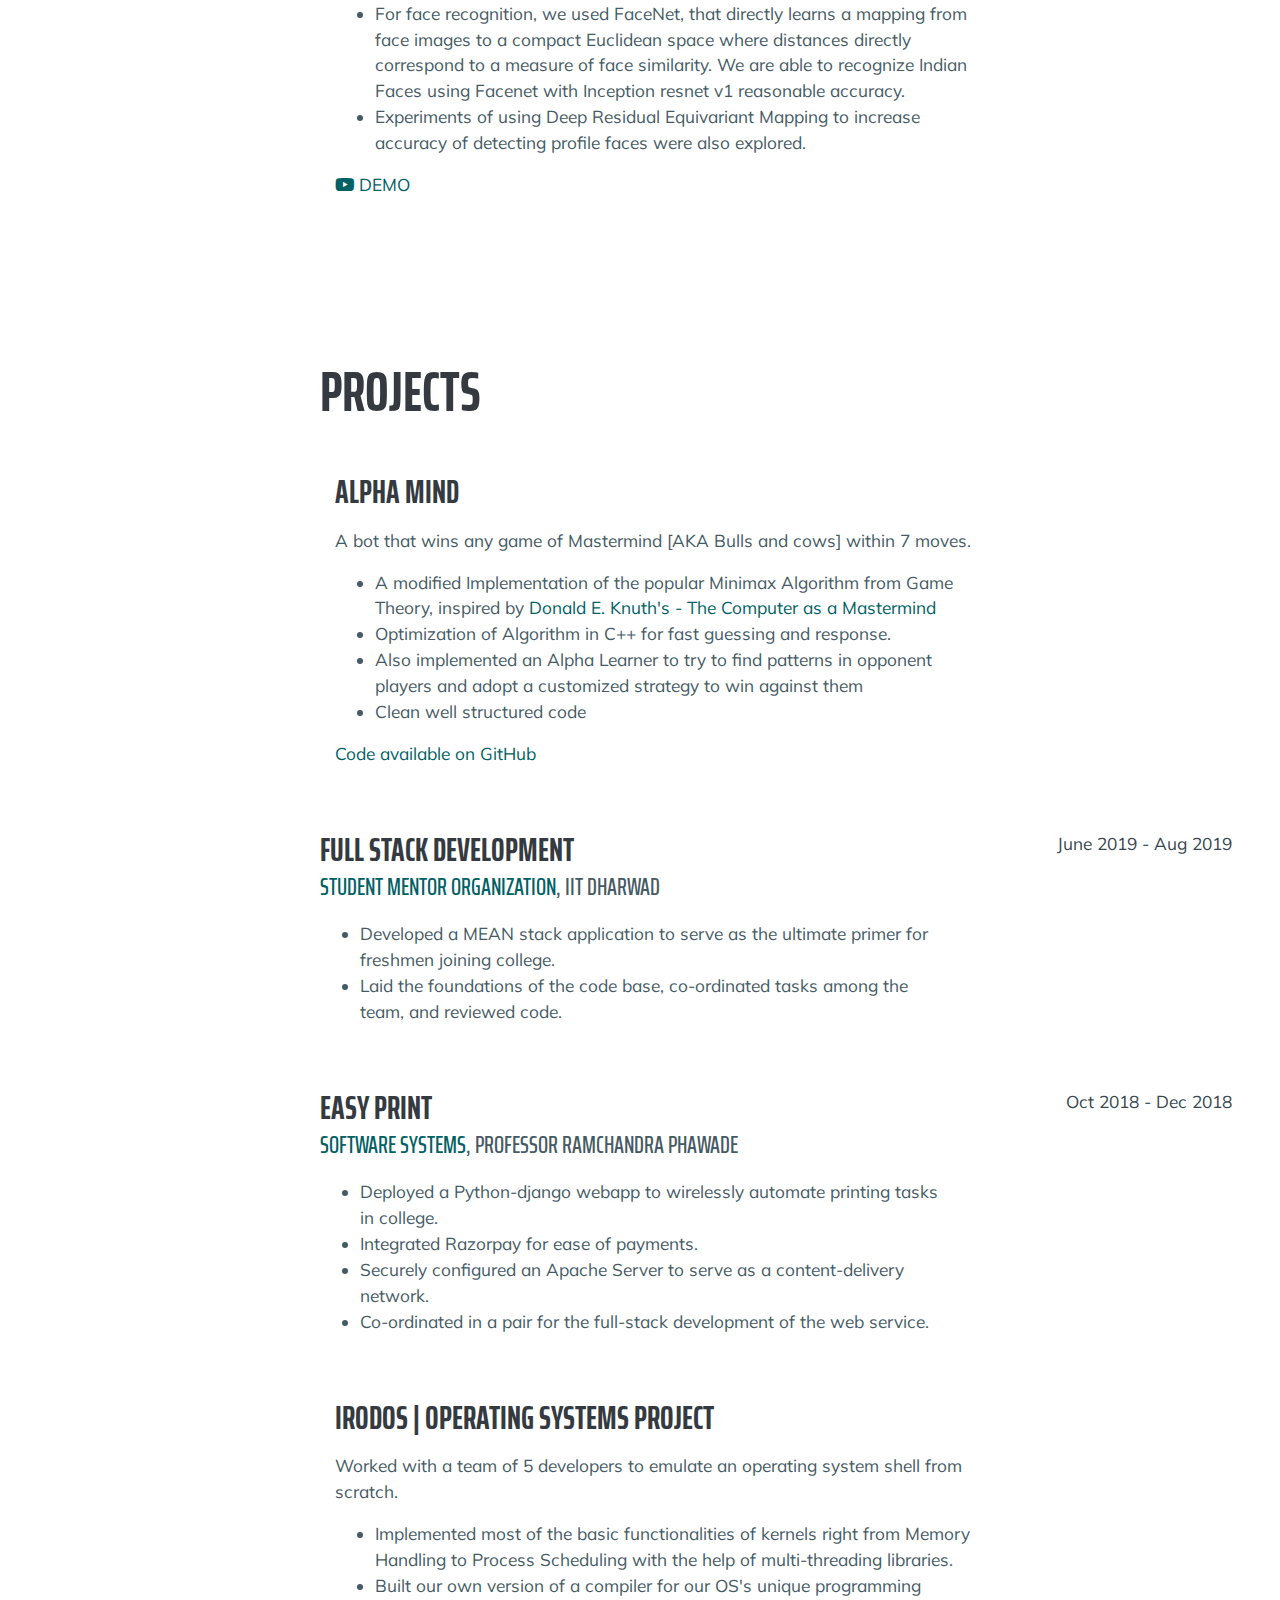
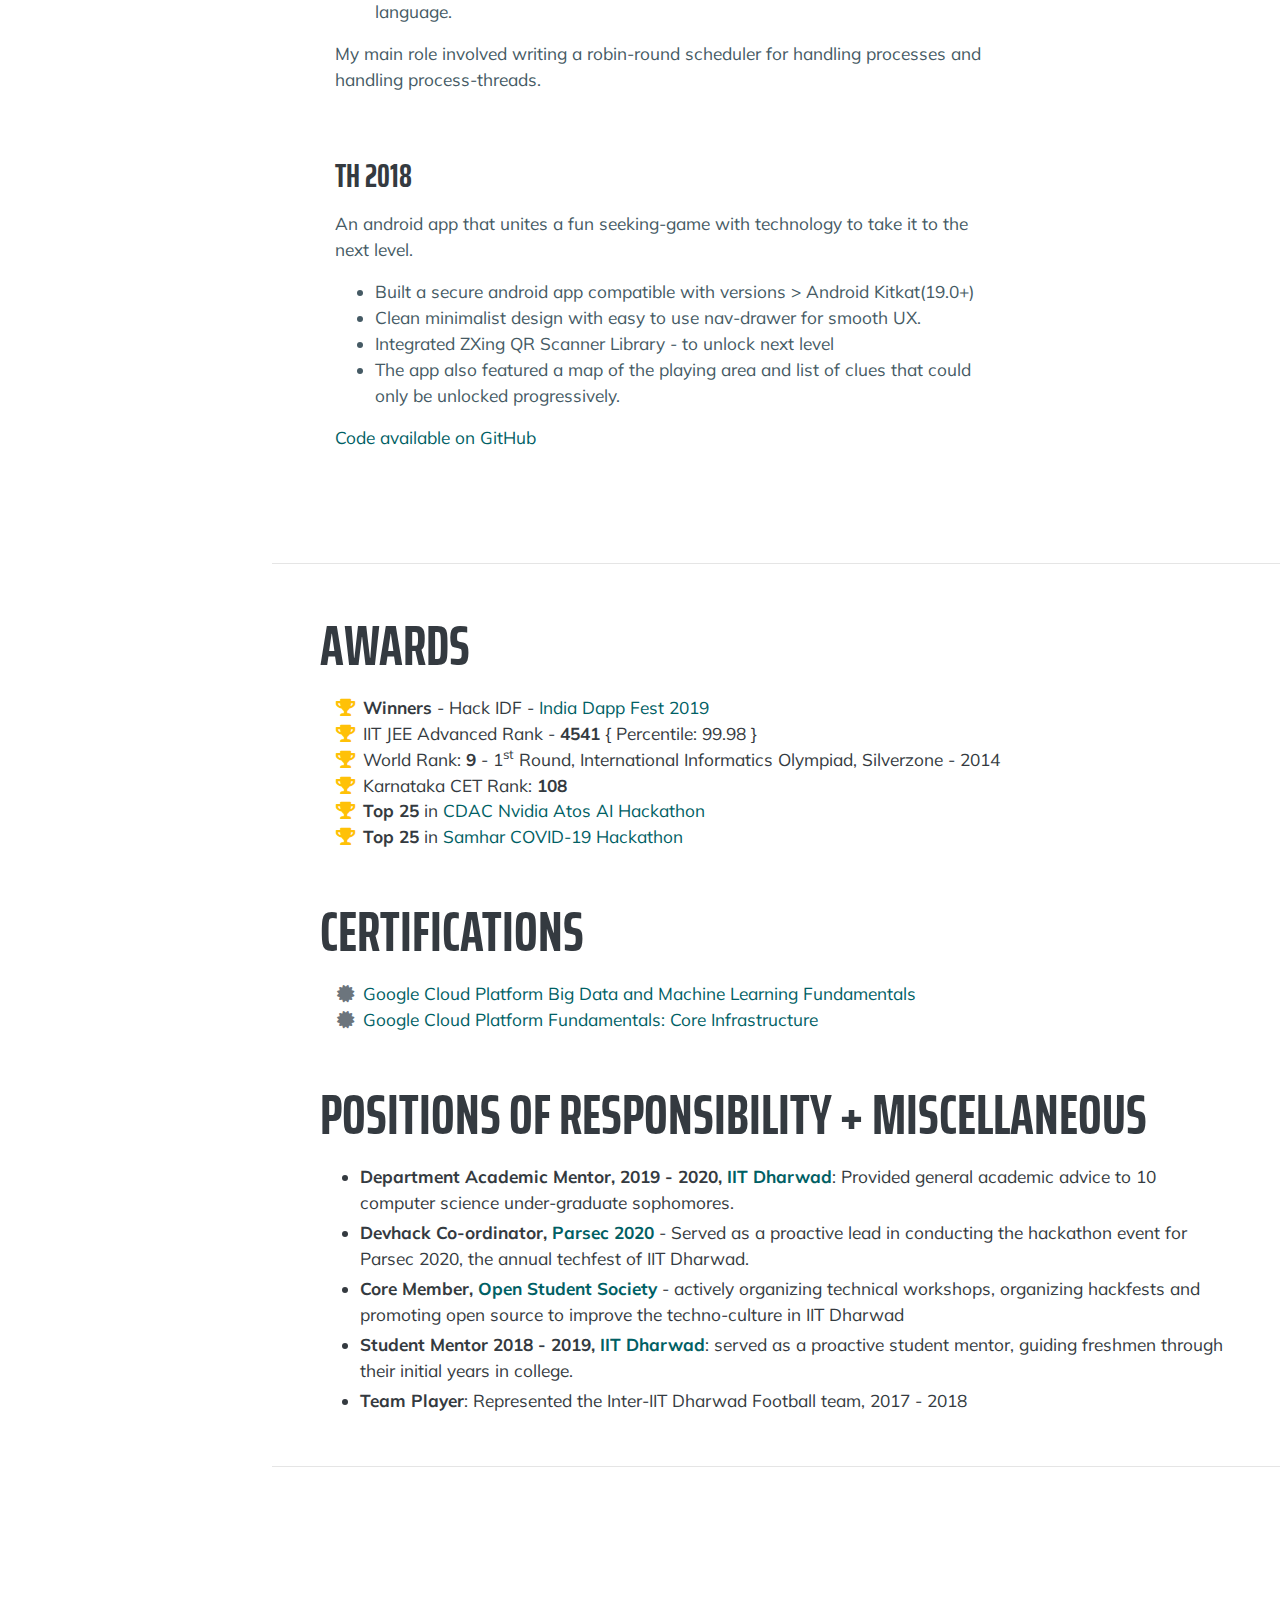
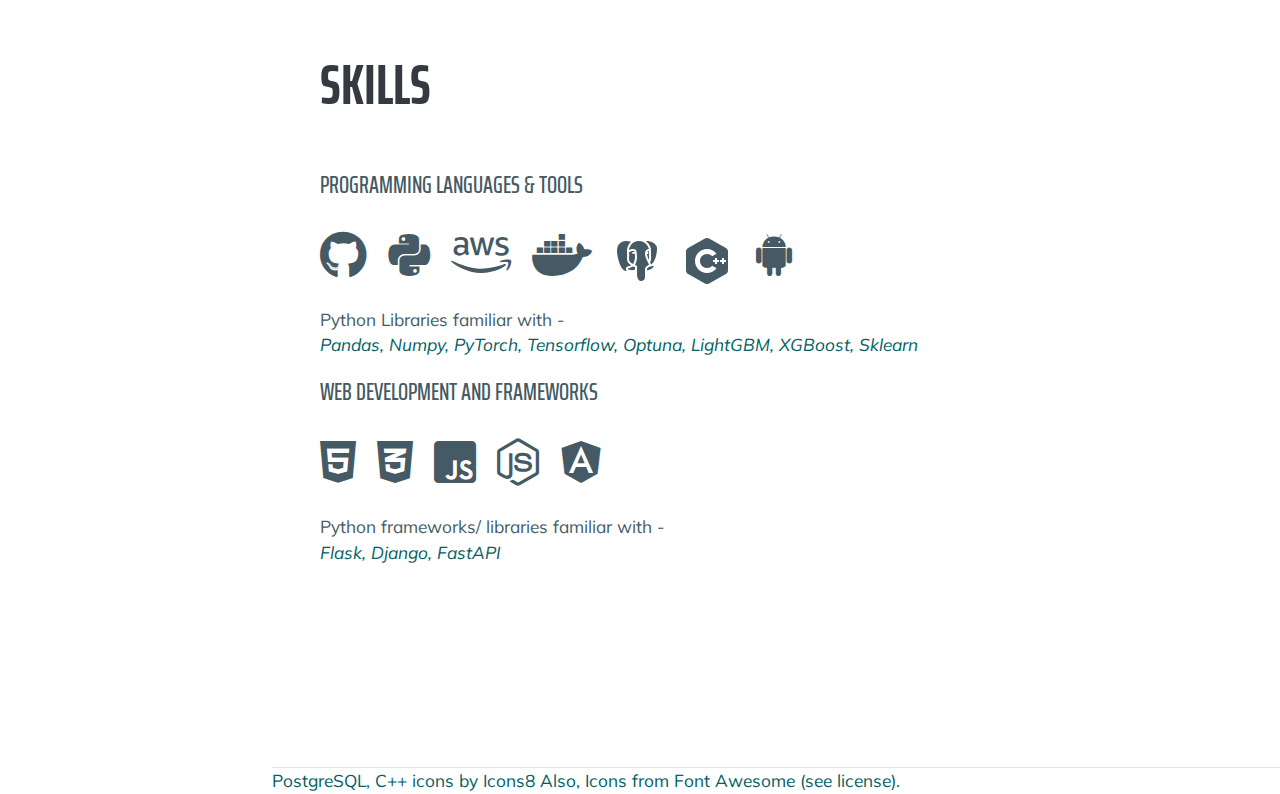
==== commit 8424650a: "my undergraduate resume :)" ====
--- a/index.html
+++ b/index.html
@@ -10,6 +10,8 @@
 
   <title>S V Praveen | Resume</title>
 
+  <link rel="icon" href="img/grin-beam-regular.svg">
+
   <!-- Bootstrap core CSS -->
   <link href="vendor/bootstrap/css/bootstrap.min.css" rel="stylesheet">
 
@@ -19,13 +21,14 @@
   <link href="vendor/fontawesome-free/css/all.min.css" rel="stylesheet">
 
   <!-- Custom styles for this template -->
-  <link href="css/resume.min.css" rel="stylesheet">
+  <link href="css/resume_light.min.css" rel="stylesheet">
 
 </head>
 
 <body id="page-top">
 
   <nav class="navbar navbar-expand-lg navbar-dark bg-primary fixed-top" id="sideNav">
+    <a class="d-none d-lg-block" href="https://svp19.github.io" style="color:#455A64">← Back to main webpage</a>
     <a class="navbar-brand js-scroll-trigger" href="#page-top">
       <span class="d-block d-lg-none">S V Praveen</span>
       <span class="d-none d-lg-block">
@@ -55,10 +58,6 @@
         <li class="nav-item">
           <a class="nav-link js-scroll-trigger" href="#skills">Skills</a>
         </li>
-<!--         <li class="nav-item">
-          <a class="nav-link js-scroll-trigger" href="#interests">Interests</a>
-        </li> -->
-
       </ul>
     </div>
   </nav>
@@ -67,14 +66,17 @@
 
     <section class="resume-section p-3 p-lg-5 d-flex align-items-center" id="about">
       <div class="w-100">
+        <h4>My Under-graduate Resume</h4>
         <h1 class="mb-0">S V
           <span class="text-primary">Praveen</span>
         </h1>
-        <div class="subheading mb-5">Room 2, Asavari Hostel, IIT Dharwad, Karnataka, India, 580011<br>
+        <div class="subheading mb-5">
+          B. Tech Computer Science and Engineering, IIT Dharwad<br>
+          <!-- Room 2, Asavari Hostel, IIT Dharwad, Karnataka, India, 580011<br> -->
           Email: <a href="mailto:name@email.com">170010025@iitdh.ac.in</a>
         </div>
-        <p class="lead mb-2 text-primary">I love programming large-scale applications, researching AI, and solving challenging problems</p>
-        <p class="mb-5"><strong>Note:</strong> This is intended to be a more complete resume and, thus, may be a long read. </p>
+        <p class="lead mb-2 text-primary">I love programming, researching AI, and solving challenging problems</p>
+        <p class="mb-5"><strong>Note:</strong> This was intended to be a more complete resume and, thus, may be a long read. </p>
 
 +        <div class="social-icons">
           <a href="https://linkedin.com/in/svp19">
@@ -106,16 +108,16 @@
           <div class="resume-content">
             <h3 class="mb-0">Indian Institute of Technology, Dharwad</h3>
             <div class="subheading mb-3">B.Tech in Computer Science and Engineering.</div>
-            <p><strong>CGPA: 9.19</strong></p>
-          </div>
-          <div class="resume-date text-md-right">
-            <span class="text-primary">July 2017 - May 2021 [Expected]</span>
-          </div>
-        </div>
-
-        <div class="resume-item d-flex flex-column flex-md-row justify-content-between mb-5">
-          <div class="resume-content">
-            <h3 class="mb-0">Sri Kumaran's Children's Home</h3>
+            <p><strong>CGPA: 9.24</strong></p>
+          </div>
+          <div class="resume-date text-md-right">
+            <span class="text-primary">July 2017 - May 2021</span>
+          </div>
+        </div>
+
+        <div class="resume-item d-flex flex-column flex-md-row justify-content-between mb-5">
+          <div class="resume-content">
+            <h3 class="mb-0">Sri Kumaran Children's Home</h3>
             <div class="subheading mb-3">CBSE - 12th Grade</div>
             <p><strong>Percentage: 96.4</strong></p>
           </div>
@@ -146,12 +148,40 @@
 
         <div id="smp" class="resume-item d-flex flex-column flex-md-row justify-content-between mb-5">
           <div class="resume-content">
-            <h3 class="mb-0">Research Intern</h3>
+            <h3 class="mb-0">Data Scientist (Intern)</h3>
+            <div class="subheading mb-3"><a href="https://cred.club/">CRED</a>, Bangalore</div>
+            <p>
+              <ul>
+                <li>
+                  Developed an automated insights framework to generate diverse push-notifications based on
+                  credit statements for 300K users every month, which increased CTR by 2X for an under-
+                  performing app section (as indicated by early results in an A/B test). 
+                </li>
+                <li>
+                  Built an anomaly detection platform based on STL Decomposition that parsed through customer support tickets in
+                  real-time and identified RCAs faster by back-tracking through identified outliers. 
+                </li>
+                <li>
+                  Finally, I optimized an existing image-processing pipeline built on top of OpenCV that periodically
+                  extracted card variants from credit statements for over a million users and made it robust by
+                  enabling it to dynamically identify and save new card variants.
+                </li>
+              </ul>
+            </p>
+          </div>
+          <div class="resume-date text-md-right">
+            <span class="text-primary">Jan 2021 - Jul 2021</span>
+          </div>
+        </div>
+
+        <div id="smp" class="resume-item d-flex flex-column flex-md-row justify-content-between mb-5">
+          <div class="resume-content">
+            <h3 class="mb-0">Machine Learning Engineer (Intern)</h3>
             <div class="subheading mb-3"><a href="https://ultrainstinct.ai/">UltraInstinct</a>, Bangalore</div>
             <p>
               <ul>
                 <li>Designed an architecture based on inception networks and transformers to enable models to describe events-of-interest 
-                in videos for an AI Startup that enables machines for security.</li>
+                in videos for an AI Startup that enables machines for security. Also worked on filter-pruning I3D and SlowFast networks for faster video classification.</li>
                 <li>Conducted an extensive literature survey on prior techniques, and gained experience in working with large datasets, 
                 distributed computing, and frameworks like MXNet and PyTorch.</li>
               </ul>
@@ -177,9 +207,121 @@
           </div>
         </div>
 
+
+
+      </div>
+    </section>
+
+    <hr class="m-0">
+
+    <!-- HACKATHONS -->
+    <section class="resume-section p-3 p-lg-5 d-flex justify-content-center" id="projects">
+      <div class="w-100">
+        <h2 class="mb-5">Hackathons</h2>
+
+        <div class="resume-item d-flex flex-column flex-md-row justify-content-between mb-5">
+          <div class="resume-content col-lg-9">
+            <h3 class="mb-0">VENDO - DECENTRALIZED ADS</h3>
+            <h4 class="text-center" style="background: #9C27B0;color: rgb(245, 245, 245)">
+              COMMUNITY PRIZE 2021
+            </h4>
+            <div class="subheading mb-3"></div>
+            <p>
+              <ul>
+                <li> Authentic traffic for advertisers, Profitable ad-viewing for web-surfers.</li>
+                <li>Our solution incentivizes viewers to view ads by offering them Vendos (VEN, ERC20) for verifying their impressions.
+                  Impressions are verified by asking viewers to fill out a captcha "related to the company's tagline", thus, making impressions really count.</li>
+                <li>Decentralization by shifting the workflow to blockchain enables everyone to benefit from increased transparency as all impressions that are stored on the chain can be verified by the anyone including the publisher and marketer.</li>
+              </ul>
+              <a href="https://github.com/svp19/vendo"><i class="fab fa-github"></i> CODE</a>
+              &emsp;
+              <a href="https://devfolio.co/submissions/vendo-2e56"><i class="fas fa-clipboard-check"></i> SUBMISSION</a>
+            </p>
+          </div>
+        </div>
+
+        <div class="resume-item d-flex flex-column flex-md-row justify-content-between mb-5">
+          <div class="resume-content col-lg-9">
+            <h3 class="mb-0">COVID-19 PREDICTIVE MODELLING</h3>
+            <h4 class="bg-warning text-center" style="color: rgb(245, 245, 245)">TOP 25 in SAMHAR COVID-19 HACKATHON 2020</h4>
+            <div class="subheading mb-3"></div>
+            <p>
+              <ul>
+                <li> Developed a Seq2seq deep learning model to model the district wise spread of COVID-19 cases, as opposed to the standard SEIR model.</li>
+                <li> An extensive dataset was mined and scraped from various sources to track case counts, district resources, census and news.</li>
+                <li> Our window-based model accuracy was significantly improved by feature selection, hyperparameter tuning and detrending the data. Predictions for short windows were very close to actual numbers seen in the next day. </li>
+              </ul>
+              <a href="https://github.com/svp19/covid19predictor"><i class="fab fa-github"></i> CODE</a>
+            </p>
+          </div>
+        </div>
+
+        <div class="resume-item d-flex flex-column flex-md-row justify-content-between mb-5">
+          <div class="resume-content col-lg-9">
+            <h3 class="mb-0">Resumatic</h3>
+            <h4 class="bg-success text-center" style="color: rgb(245, 245, 245)">Winning Idea of Hack IDF@India Dapp Fest 2019</h4>
+            <div class="subheading mb-3"></div>
+            <p>
+              A Blockchain-based decentralized app that provides a novel solution for verified credentials on person's resume.
+              <ul>
+                <li> The project exploits a major advantage of blockchain - once a credential is verified on the blockchain ledger, it is stored as an immutable record that can never be tampered with. Hence, the tagline - Once Verified, Always Verified!</li>
+                <li> A private cloud swarm was configured for storage and a django app that interacts with it through an API was developed.</li>
+                <li> Security was also a forte of the solution's architecture - as everyone always held onto their data privately with them and, could provide their verified details, to hiring companies, securely by sharing a token that can be used to query hashed records stored in the ledger.</li>
+                <li> When implemented on large-scale, this project shows good potential to save huge costs for companies in the first step of verification in their hiring process.</li>
+              </ul>
+              <a href="https://github.com/svp19/resumatic"><i class="fab fa-github"></i> CODE</a>
+              &emsp;
+              <a href="https://twitter.com/DappFest/status/1139116809251016706"><i class="fab fa-twitter"></i> TWEET</a>
+            </p>
+          </div>
+        </div>
+
+        <div class="resume-item d-flex flex-column flex-md-row justify-content-between mb-5">
+          <div class="resume-content col-lg-9">
+            <h3 class="mb-0">Face Recognition on <a href="http://cvit.iiit.ac.in/projects/IMFDB/">IMFDB</a></h3>
+            <h4 class="bg-warning text-center" style="color: rgb(245, 245, 245);">TOP 25 CDAC Nvidia Atos AI Hackathon 2019</h4>
+            <div class="subheading mb-3"></div>
+            <p>
+              The solution attempts to overcome previous challenges on Face Recognition on the IMFDB dataset with faces subject to variance in scale, pose, occlusion, expression, makeup and illumination.
+              <ul>
+                <li> A pre-trained YOLOv3-416, currently one of the best object detection models, was fine-tuned on the WIDER FACE Dataset to obtain nms 0.1 with confidence threshold of 0.95.<br>This model detects faces with normal, occlusion, pose and glare variation extremely well.</li>
+                <li> For face recognition, we used FaceNet, that directly learns a mapping from face images to a compact Euclidean space where distances directly correspond to a measure of face similarity. We are able to recognize Indian Faces using Facenet with Inception resnet v1 reasonable accuracy.</li>
+                <li>Experiments of using Deep Residual Equivariant Mapping to increase accuracy of detecting profile faces were also explored.</li>
+              </ul>
+              <a href="https://svp19.github.io/face-recognition-demo"><i class="fab fa-youtube"></i> DEMO</a>
+            </p>
+          </div>
+        </div>
+      </div>
+    </section>
+
+    <!-- PROJECTS -->
+    <section class="resume-section p-3 p-lg-5 d-flex justify-content-center" id="more-projects">
+      <div class="w-100">
+        <h2 class="mb-5">Projects</h2>
+        
+        <div class="resume-item d-flex flex-column flex-md-row justify-content-between mb-5">
+          <div class="resume-content col-lg-9">
+            <h3 class="mb-0">Alpha Mind</h3>
+            <div class="subheading mb-3"></div>
+            <p>
+              A bot that wins any game of Mastermind [AKA Bulls and cows] within 7 moves.
+              <ul>
+                <li> A modified Implementation of the popular Minimax Algorithm from Game Theory, inspired by <a href="https://www.cs.uni.edu/~wallingf/teaching/cs3530/resources/knuth-mastermind.pdf">Donald E. Knuth's - The Computer as a Mastermind</a></li>
+                <li> Optimization of Algorithm in C++ for fast guessing and response.</li>
+                <li> Also implemented an Alpha Learner to try to find patterns in opponent players and adopt a customized strategy to win against them</li>
+                <li> Clean well structured code
+                  <!-- <a href="https://github.com/svp19/alphamind"> available here</a> -->
+                </li>
+              </ul>
+              <a href="https://github.com/svp19/alphamind">Code available on GitHub</a>
+            </p>
+          </div>
+        </div>
+
         <div id="smp" class="resume-item d-flex flex-column flex-md-row justify-content-between mb-5">
           <div class="resume-content">
-            <h3 class="mb-0">Full Stack Developer</h3>
+            <h3 class="mb-0">Full Stack Development</h3>
             <div class="subheading mb-3"><a href="https://smp.iitdh.ac.in">Student Mentor organization</a>, IIT Dharwad</div>
             <p>
               <ul>
@@ -190,7 +332,7 @@
                   Laid the foundations of the code base, co-ordinated tasks among the team, and reviewed code.
                 </li>
               </ul>
-              <strong>Deployed at</strong>: <a href="https://smp.iitdh.ac.in" target="_blank">https://smp.iitdh.ac.in</a>
+              <!-- <strong>Deployed at</strong>: <a href="https://smp.iitdh.ac.in" target="_blank">https://smp.iitdh.ac.in</a> -->
             </p>
           </div>
           <div class="resume-date text-md-right">
@@ -200,101 +342,19 @@
 
         <div id="easy-print" class="resume-item d-flex flex-column flex-md-row justify-content-between mb-5">
           <div class="resume-content">
-            <h3 class="mb-0">SOFTWARE DEVELOPMENT</h3>
-            <div class="subheading mb-3"><a href="https://github.com/svp19/EasyPrint">EASYPRINT |</a> SOFTWARE SYSTEMS, Professor Ramchandra Phawade </div>
+            <h3 class="mb-0">Easy Print</h3>
+            <div class="subheading mb-3"><a href="https://github.com/svp19/EasyPrint">SOFTWARE SYSTEMS</a>, Professor Ramchandra Phawade </div>
             <p>
               <ul>
                 <li>Deployed a Python-django webapp to wirelessly automate printing tasks in college.</li>
-                <li>Integrated Razorpay for ease of payments</li>
-                <li>Securely configured an Apache Server to serve as a content-delivery network</li>
-                <li>Co-ordinated in a pair for the full-stack development of the web service</li>
+                <li>Integrated Razorpay for ease of payments.</li>
+                <li>Securely configured an Apache Server to serve as a content-delivery network.</li>
+                <li>Co-ordinated in a pair for the full-stack development of the web service.</li>
               </ul>
             </p>
           </div>
           <div class="resume-date text-md-right">
             <span class="text-primary">Oct 2018 - Dec 2018</span>
-          </div>
-        </div>
-
-
-
-      </div>
-    </section>
-
-    <hr class="m-0">
-
-    <section class="resume-section p-3 p-lg-5 d-flex justify-content-center" id="projects">
-      <div class="w-100">
-        <h2 class="mb-5">Projects</h2>
-
-
-        <div class="resume-item d-flex flex-column flex-md-row justify-content-between mb-5">
-          <div class="resume-content col-lg-9">
-            <h3 class="mb-0">COVID-19 PREDICTIVE MODELLING</h3>
-            <h4 class="bg-danger text-center" style="color: rgb(245, 245, 245)">TOP 25 in SAMHAR COVID-19 HACKATHON 2020</h4>
-            <div class="subheading mb-3"></div>
-            <p>
-              <ul>
-                <li> Developed a Seq2seq deep learning model to model the district wise spread of COVID-19 cases, as opposed to the standard SEIR model.</li>
-                <li> An extensive dataset was mined and scraped from various sources to track case counts, district resources, census and news.</li>
-                <li> Our window-based model accuracy was significantly improved by feature selection, hyperparameter tuning and detrending the data. Predictions for short windows were very close to actual numbers seen in the next day. </li>
-              </ul>
-              <a href="https://github.com/svp19/covid19predictor">Code available here</a>
-            </p>
-          </div>
-        </div>
-
-        <div class="resume-item d-flex flex-column flex-md-row justify-content-between mb-5">
-          <div class="resume-content col-lg-9">
-            <h3 class="mb-0">Resumatic</h3>
-            <h4 class="bg-success text-center" style="color: rgb(245, 245, 245)">Winning Idea of Hack IDF@India Dapp Fest 2019</h4>
-            <div class="subheading mb-3"></div>
-            <p>
-              A Blockchain-based decentralized app that provides a novel solution for verified credentials on person's resume.
-              <ul>
-                <li> The project exploits a major advantage of blockchain - once a credential is verified on the blockchain ledger, it is stored as an immutable record that can never be tampered with. Hence, the tagline - Once Verified, Always Verified!</li>
-                <li> A private cloud swarm was configured for storage and a django app that interacts with it through an API was developed.</li>
-                <li> Security was also a forte of the solution's architecture - as everyone always held onto their data privately with them and, could provide their verified details, to hiring companies, securely by sharing a token that can be used to query hashed records stored in the ledger.</li>
-                <li> When implemented on large-scale, this project shows good potential to save huge costs for companies in the first step of verification in their hiring process.</li>
-              </ul>
-              <a href="https://github.com/svp19/resumatic">Code available here</a>
-            </p>
-          </div>
-        </div>
-
-        <div class="resume-item d-flex flex-column flex-md-row justify-content-between mb-5">
-          <div class="resume-content col-lg-9">
-            <h3 class="mb-0">Face Recognition on <a href="http://cvit.iiit.ac.in/projects/IMFDB/">IMFDB</a></h3>
-            <h4 class="bg-info text-center" style="color: rgb(245, 245, 245);">TOP 25 CDAC Nvidia Atos AI Hackathon 2019</h4>
-            <div class="subheading mb-3"></div>
-            <p>
-              The solution attempts to overcome previous challenges on Face Recognition on the IMFDB dataset with faces subject to variance in scale, pose, occlusion, expression, makeup and illumination.
-              <ul>
-                <li> A pre-trained YOLOv3-416, currently one of the best object detection models, was fine-tuned on the WIDER FACE Dataset to obtain nms 0.1 with confidence threshold of 0.95.<br>This model detects faces with normal, occlusion, pose and glare variation extremely well.</li>
-                <li> For face recognition, we used FaceNet, that directly learns a mapping from face images to a compact Euclidean space where distances directly correspond to a measure of face similarity. We are able to recognize Indian Faces using Facenet with Inception resnet v1 reasonable accuracy.</li>
-                <li>Experiments of using Deep Residual Equivariant Mapping to increase accuracy of detecting profile faces were also explored.</li>
-              </ul>
-              <a href="https://svp19.github.io/face-recognition-demo">Link to Demo</a>
-            </p>
-          </div>
-        </div>
-
-        <div class="resume-item d-flex flex-column flex-md-row justify-content-between mb-5">
-          <div class="resume-content col-lg-9">
-            <h3 class="mb-0">Alpha Mind</h3>
-            <div class="subheading mb-3"></div>
-            <p>
-              A bot that wins any game of Mastermind [AKA Bulls and cows] within 7 moves.
-              <ul>
-                <li> A modified Implementation of the popular Minimax Algorithm from Game Theory, inspired by <a href="https://www.cs.uni.edu/~wallingf/teaching/cs3530/resources/knuth-mastermind.pdf">Donald E. Knuth's - The Computer as a Mastermind</a></li>
-                <li> Optimization of Algorithm in C++ for fast guessing and response.</li>
-                <li> Also implemented an Alpha Learner to try to find patterns in opponent players and adopt a customized strategy to win against them</li>
-                <li> Clean well structured code
-                  <!-- <a href="https://github.com/svp19/alphamind"> available here</a> -->
-                </li>
-              </ul>
-              <a href="https://github.com/svp19/alphamind">Code available on GitHub</a>
-            </p>
           </div>
         </div>
 
@@ -393,6 +453,9 @@
         <h2 class="mb-3">Positions of Responsibility + Miscellaneous</h2>
         <ul class="mb-0 text-dark">
           <li class="mb-1">
+            <strong>Department Academic Mentor, 2019 - 2020, <a href="http://iitdh.ac.in" target="_blank">IIT Dharwad</a></strong>: Provided general academic advice to 10 computer science under-graduate sophomores.
+          </li>
+          <li class="mb-1">
             <strong>Devhack Co-ordinator, <a href="http://parsec.iitdh.ac.in" target="_blank">Parsec 2020</a></strong> - Served as a proactive lead in conducting the hackathon event for Parsec 2020, the annual techfest of IIT Dharwad.
           </li>
           <li class="mb-1">
@@ -402,9 +465,6 @@
             <strong>Student Mentor 2018 - 2019, <a href="http://iitdh.ac.in" target="_blank">IIT Dharwad</a></strong>: served as a proactive student mentor, guiding freshmen through their initial years in college.
           </li>
           <li class="mb-1">
-            <strong>Social Service Volunteer, <a href="https://www.srmab.org.in/" target="_blank">Shree Ramana Maharishi Academy for the Blind</a></strong>: Conducted computer training sessions for visually challenged children. I have never before seen such great enthusiasm to learn as I have seen in this place.
-          </li>
-          <li class="mb-1">
             <strong>Team Player</strong>: Represented the Inter-IIT Dharwad Football team, 2017 - 2018
           </li>
         </ul>
@@ -417,7 +477,6 @@
     <section class="resume-section p-3 p-lg-5 d-flex align-items-center" id="skills">
       <div class="w-100">
         <h2 class="mb-5">Skills</h2>
-
         <div class="subheading mb-3">Programming Languages &amp; Tools</div>
         <ul class="list-inline dev-icons">
           <li class="list-inline-item">
@@ -427,19 +486,31 @@
             <i class="fab fa-python"></i>
           </li>
           <li class="list-inline-item">
-            <i class="fab fa-java"></i>
+            <i class="fab fa-aws"></i>
+          </li>
+          <li class="list-inline-item">
+            <i class="fab fa-docker"></i>
+          </li>
+          <li class="list-inline-item">
+            <svg xmlns="http://www.w3.org/2000/svg" x="0px" y="0px"
+              width="48" height="48"
+              viewBox="0 0 24 24"
+              style=" fill:#455A64;"><path d="M 13 2 C 9.28125 2 8.316406 4.828125 7.992188 6.46875 C 8.4375 6.277344 9.535156 6 10 6 L 10.019531 6 C 11.164063 6.007813 11.519531 6.332031 11.75 7.390625 C 11.917969 8.167969 12.003906 9.378906 12 10 C 11.996094 11.359375 11.667969 12.296875 11.425781 12.925781 L 11.347656 13.128906 C 11.289063 13.296875 11.21875 13.453125 11.15625 13.597656 C 11.09375 13.75 11.039063 13.882813 11 14 C 11.242188 14.054688 11.433594 14.132813 11.5625 14.1875 L 11.636719 14.222656 C 11.660156 14.234375 11.683594 14.242188 11.703125 14.257813 C 12.128906 14.515625 12 15.109375 12 15.578125 C 12 15.96875 12.011719 17.523438 12 19.003906 C 12.042969 19.644531 12.207031 20.183594 12.347656 20.578125 C 12.554688 21.132813 13.019531 21.957031 14 22 C 14.773438 22.035156 15.890625 21.628906 16 20.003906 L 16 16.003906 C 16.074219 14.667969 17.605469 14.136719 18 13.84375 C 17.945313 13.769531 17.734375 13.117188 17.511719 12.769531 L 17.46875 12.6875 C 17.4375 12.609375 17.355469 12.46875 17.253906 12.28125 C 16.664063 11.210938 15.429688 8.464844 16.273438 7.058594 C 16.640625 6.441406 17 6.085938 18 6 C 17.59375 4.839844 16.46875 2.058594 13 2 Z M 6.4375 2 C 4.566406 2.070313 2 3.230469 2 7.011719 C 2 9.574219 3.742188 17 6.492188 17 C 6.617188 17 6.742188 16.957031 6.871094 16.890625 C 6.628906 16.679688 6.453125 16.40625 6.429688 16.046875 C 6.386719 15.320313 6.914063 14.808594 8.050781 14.519531 C 8.105469 14.511719 8.394531 14.425781 9.03125 14.066406 C 8.695313 13.921875 8.34375 13.726563 8.054688 13.425781 C 7.261719 12.597656 6.859375 11.4375 7.007813 10.394531 C 7.148438 9.378906 7.066406 8.382813 7.023438 7.851563 L 7.019531 7.800781 L 7.007813 7.625 L 6.984375 7.257813 L 7.015625 6.273438 C 7.339844 4.609375 8.019531 3.320313 9 2.429688 C 8.257813 2.1875 7.324219 1.96875 6.4375 2 Z M 16.933594 2.003906 C 16.742188 2.007813 16.5625 2.023438 16.386719 2.042969 C 17.390625 2.742188 18.3125 3.871094 18.941406 5.671875 L 18.984375 7.046875 C 18.988281 7.09375 18.996094 7.140625 19.003906 7.1875 C 19.035156 7.359375 19.074219 7.59375 19.042969 7.875 C 19.003906 8.195313 18.964844 8.523438 18.953125 8.851563 C 18.945313 9.175781 18.988281 9.492188 19.035156 9.828125 C 19.121094 10.425781 19.074219 11.03125 18.886719 11.679688 L 18.59375 12.6875 C 18.671875 12.859375 18.746094 13.035156 18.820313 13.21875 C 18.835938 13.265625 18.851563 13.300781 18.863281 13.332031 L 19.191406 13.785156 C 20.957031 12.230469 22 8.976563 22 5.625 C 22 4.976563 21.824219 4.476563 21.597656 4.1875 C 20.257813 2.472656 18.402344 1.980469 16.933594 2.003906 Z M 10 7 C 9.71875 7 8.75 7.230469 8.382813 7.386719 L 8.023438 7.539063 C 8.015625 7.546875 8.007813 7.554688 8.003906 7.5625 C 8.007813 7.617188 8.015625 7.683594 8.023438 7.765625 C 8.066406 8.339844 8.152344 9.40625 7.996094 10.535156 C 7.890625 11.277344 8.191406 12.121094 8.78125 12.734375 C 9.117188 13.085938 9.71875 13.316406 10.15625 13.414063 C 10.183594 13.34375 10.207031 13.285156 10.238281 13.207031 C 10.292969 13.074219 10.355469 12.933594 10.414063 12.777344 L 10.492188 12.566406 C 10.667969 12.109375 10.996094 11.253906 11 9.996094 C 11.003906 9.582031 10.957031 8.828125 10.871094 8.183594 C 10.859375 8.199219 10.851563 8.199219 10.84375 8.21875 C 10.695313 8.367188 10.464844 8.5 10.210938 8.460938 C 9.796875 8.394531 9.480469 7.890625 9.5 7.703125 C 9.523438 7.519531 9.878906 7.421875 10.292969 7.488281 C 10.433594 7.511719 10.566406 7.554688 10.675781 7.601563 C 10.714844 7.632813 10.746094 7.652344 10.78125 7.675781 C 10.777344 7.652344 10.777344 7.625 10.769531 7.601563 C 10.675781 7.160156 10.597656 7.078125 10.59375 7.074219 C 10.589844 7.070313 10.484375 7.003906 10 7 Z M 17.984375 7.011719 C 17.5 7.070313 17.363281 7.199219 17.1875 7.484375 C 17.527344 7.484375 17.773438 7.597656 17.800781 7.808594 C 17.828125 7.988281 17.675781 8.160156 17.609375 8.226563 C 17.46875 8.359375 17.292969 8.449219 17.117188 8.46875 C 17.085938 8.476563 17.054688 8.476563 17.019531 8.476563 C 17.011719 8.476563 17.007813 8.472656 17 8.472656 C 17.058594 9.296875 17.429688 10.410156 17.925781 11.402344 C 18.0625 10.925781 18.117188 10.460938 18.046875 9.96875 C 17.996094 9.605469 17.941406 9.230469 17.953125 8.820313 C 17.96875 8.449219 18.007813 8.101563 18.046875 7.761719 C 18.078125 7.5 17.976563 7.257813 17.984375 7.011719 Z M 20.179688 14.53125 C 20.101563 14.519531 19.992188 14.527344 19.859375 14.554688 C 19.230469 14.683594 18.8125 14.71875 18.503906 14.699219 C 18.394531 14.773438 18.28125 14.84375 18.140625 14.921875 C 17.578125 15.230469 17.078125 15.550781 17.011719 16 L 17.011719 16.582031 C 17.671875 16.613281 18.554688 16.203125 19.0625 15.96875 C 20.019531 15.527344 20.738281 14.605469 20.179688 14.53125 Z M 9.835938 14.761719 C 9.285156 15.089844 8.664063 15.414063 8.25 15.5 C 6.78125 15.890625 7.691406 16.347656 8.210938 16.398438 C 8.765625 16.535156 10.125 16.84375 11 16.128906 C 11 16.128906 11 16.128906 11 16.125 L 11 15.578125 C 11 15.472656 11.003906 15.367188 11.011719 15.253906 C 11.011719 15.195313 11.015625 15.117188 11.015625 15.046875 C 10.949219 15.019531 10.867188 14.996094 10.777344 14.972656 Z"></path></svg>
+          </li>
+          <li class="list-inline-item">
+            <svg xmlns="http://www.w3.org/2000/svg" x="0px" y="0px"
+            width="50" height="50"
+            viewBox="0 0 50 50"
+            style=" fill:#455A64;"><path d="M 43.910156 12.003906 L 27.070313 2.539063 C 25.792969 1.824219 24.207031 1.824219 22.929688 2.539063 L 6.089844 12.003906 C 4.800781 12.726563 4 14.082031 4 15.535156 L 4 34.464844 C 4 35.917969 4.800781 37.273438 6.089844 37.996094 L 22.929688 47.460938 C 23.570313 47.820313 24.285156 48 25 48 C 25.714844 48 26.429688 47.820313 27.070313 47.460938 L 43.910156 37.996094 C 45.199219 37.273438 46 35.917969 46 34.464844 L 46 15.535156 C 46 14.082031 45.199219 12.726563 43.910156 12.003906 Z M 25 37 C 18.382813 37 13 31.617188 13 25 C 13 18.382813 18.382813 13 25 13 C 28.78125 13 32.273438 14.753906 34.542969 17.742188 L 30.160156 20.277344 C 28.84375 18.835938 26.972656 18 25 18 C 21.140625 18 18 21.140625 18 25 C 18 28.859375 21.140625 32 25 32 C 26.972656 32 28.84375 31.164063 30.160156 29.722656 L 34.542969 32.257813 C 32.273438 35.246094 28.78125 37 25 37 Z M 37 26 L 35 26 L 35 28 L 33 28 L 33 26 L 31 26 L 31 24 L 33 24 L 33 22 L 35 22 L 35 24 L 37 24 Z M 44 26 L 42 26 L 42 28 L 40 28 L 40 26 L 38 26 L 38 24 L 40 24 L 40 22 L 42 22 L 42 24 L 44 24 Z"></path></svg>
           </li>
           <li class="list-inline-item">
             <i class="fab fa-android"></i>
           </li>
-
         </ul>
+        <p>Python Libraries familiar with -<br><em style="color: #006064">Pandas, Numpy, PyTorch, Tensorflow, Optuna, LightGBM, XGBoost, Sklearn</em></p>
         <div class="subheading mb-3">Web Development and Frameworks</div>
         <ul class="list-inline dev-icons">
           <li class="list-inline-item">
-            <i class="fab fa-npm"></i>
-          </li>
-          <li class="list-inline-item">
             <i class="fab fa-html5"></i>
           </li>
           <li class="list-inline-item">
@@ -449,15 +520,13 @@
             <i class="fab fa-js-square"></i>
           </li>
           <li class="list-inline-item">
+            <i class="fab fa-node-js"></i>
+          </li>
+          <li class="list-inline-item">
             <i class="fab fa-angular"></i>
           </li>
-
-          <li class="list-inline-item">
-            <i class="fab fa-node-js"></i>
-          </li>
-
         </ul>
-
+        <p>Python frameworks/ libraries familiar with -<br><em style="color: #006064">Flask, Django, FastAPI</em></p></p>
       </div>
     </section>
 
@@ -475,6 +544,9 @@
 
   </div>
 
+  <a href="https://icons8.com/icon/55199/c++">PostgreSQL, C++ icons by Icons8</a>
+  <a href="https://fontawesome.com/license">Also, Icons from Font Awesome (see license).</a>
+
   <!-- Bootstrap core JavaScript -->
   <script src="vendor/jquery/jquery.min.js"></script>
   <script src="vendor/bootstrap/js/bootstrap.bundle.min.js"></script>
--- a/css/resume_light.min.css
+++ b/css/resume_light.min.css
@@ -0,0 +1,9 @@
+/*!
+ * Start Bootstrap - Resume v5.0.7 (https://startbootstrap.com/template-overviews/resume)
+ * Copyright 2013-2019 Start Bootstrap
+ * Licensed under MIT (https://github.com/BlackrockDigital/startbootstrap-resume/blob/master/LICENSE)
+
+ */
+ /* CFD8DC -> 90A4AE */
+ html {scroll-behavior: smooth !important;}
+ body{font-family:Muli,-apple-system,BlinkMacSystemFont,'Segoe UI',Roboto,'Helvetica Neue',Arial,sans-serif,'Apple Color Emoji','Segoe UI Emoji','Segoe UI Symbol','Noto Color Emoji';padding-top:54px;color:#455A64;font-size:1.08rem;}@media (min-width:992px){body{padding-top:0;padding-left:17rem}}h1,h2,h3,h4,h5,h6{font-family:'Saira Extra Condensed',-apple-system,BlinkMacSystemFont,'Segoe UI',Roboto,'Helvetica Neue',Arial,sans-serif,'Apple Color Emoji','Segoe UI Emoji','Segoe UI Symbol','Noto Color Emoji';font-weight:700;text-transform:uppercase;color:#343a40}h1{font-size:6rem;line-height:5.5rem}h2{font-size:3.5rem}h3{font-size:2rem}p.lead{font-size:1.15rem;font-weight:400}.subheading{text-transform:uppercase;font-weight:500;font-family:'Saira Extra Condensed',-apple-system,BlinkMacSystemFont,'Segoe UI',Roboto,'Helvetica Neue',Arial,sans-serif,'Apple Color Emoji','Segoe UI Emoji','Segoe UI Symbol','Noto Color Emoji';font-size:1.5rem}.social-icons a{display:inline-block;height:3.5rem;width:3.5rem;background-color:#495057;color:#fff!important;border-radius:100%;text-align:center;font-size:1.5rem;line-height:3.5rem;margin-right:1rem}.social-icons a:last-child{margin-right:0}.social-icons a:hover{background-color:#CFD8DC}.dev-icons{font-size:3rem}.dev-icons .list-inline-item i:hover{color:#CFD8DC}#sideNav .navbar-nav .nav-item .nav-link{font-weight:800;letter-spacing:.05rem;text-transform:uppercase}#sideNav .navbar-toggler:focus{outline-color:#d48a6e}@media (min-width:992px){#sideNav{text-align:center;position:fixed;top:0;left:0;display:-webkit-box;display:-ms-flexbox;display:flex;-webkit-box-orient:vertical;-webkit-box-direction:normal;-ms-flex-direction:column;flex-direction:column;width:17rem;height:100vh}#sideNav .navbar-brand{display:-webkit-box;display:-ms-flexbox;display:flex;margin:auto auto 0;padding:.5rem}#sideNav .navbar-brand .img-profile{max-width:10rem;max-height:10rem;border:.5rem solid rgba(255,255,255,.2)}#sideNav .navbar-collapse{display:-webkit-box;display:-ms-flexbox;display:flex;-webkit-box-align:start;-ms-flex-align:start;align-items:flex-start;-webkit-box-flex:0;-ms-flex-positive:0;flex-grow:0;width:100%;margin-bottom:auto}#sideNav .navbar-collapse .navbar-nav{-webkit-box-orient:vertical;-webkit-box-direction:normal;-ms-flex-direction:column;flex-direction:column;width:100%}#sideNav .navbar-collapse .navbar-nav .nav-item{display:block}#sideNav .navbar-collapse .navbar-nav .nav-item .nav-link{display:block}}section.resume-section{padding-top:5rem!important;padding-bottom:5rem!important;max-width:75rem}section.resume-section .resume-item .resume-date{min-width:none}@media (min-width:768px){section.resume-section{min-height:100vh}section.resume-section .resume-item .resume-date{min-width:18rem}}@media (min-width:992px){section.resume-section{padding-top:3rem!important;padding-bottom:3rem!important}}.bg-primary{background-color:#CFD8DC!important}.text-primary{color:#37474F!important}a{color:#006064}a:active,a:focus,a:hover{color:#CFD8DC}.navbar-dark .navbar-nav .nav-link.active{color: #37474F!important}.navbar-dark .navbar-nav .nav-link{color: #78909C!important}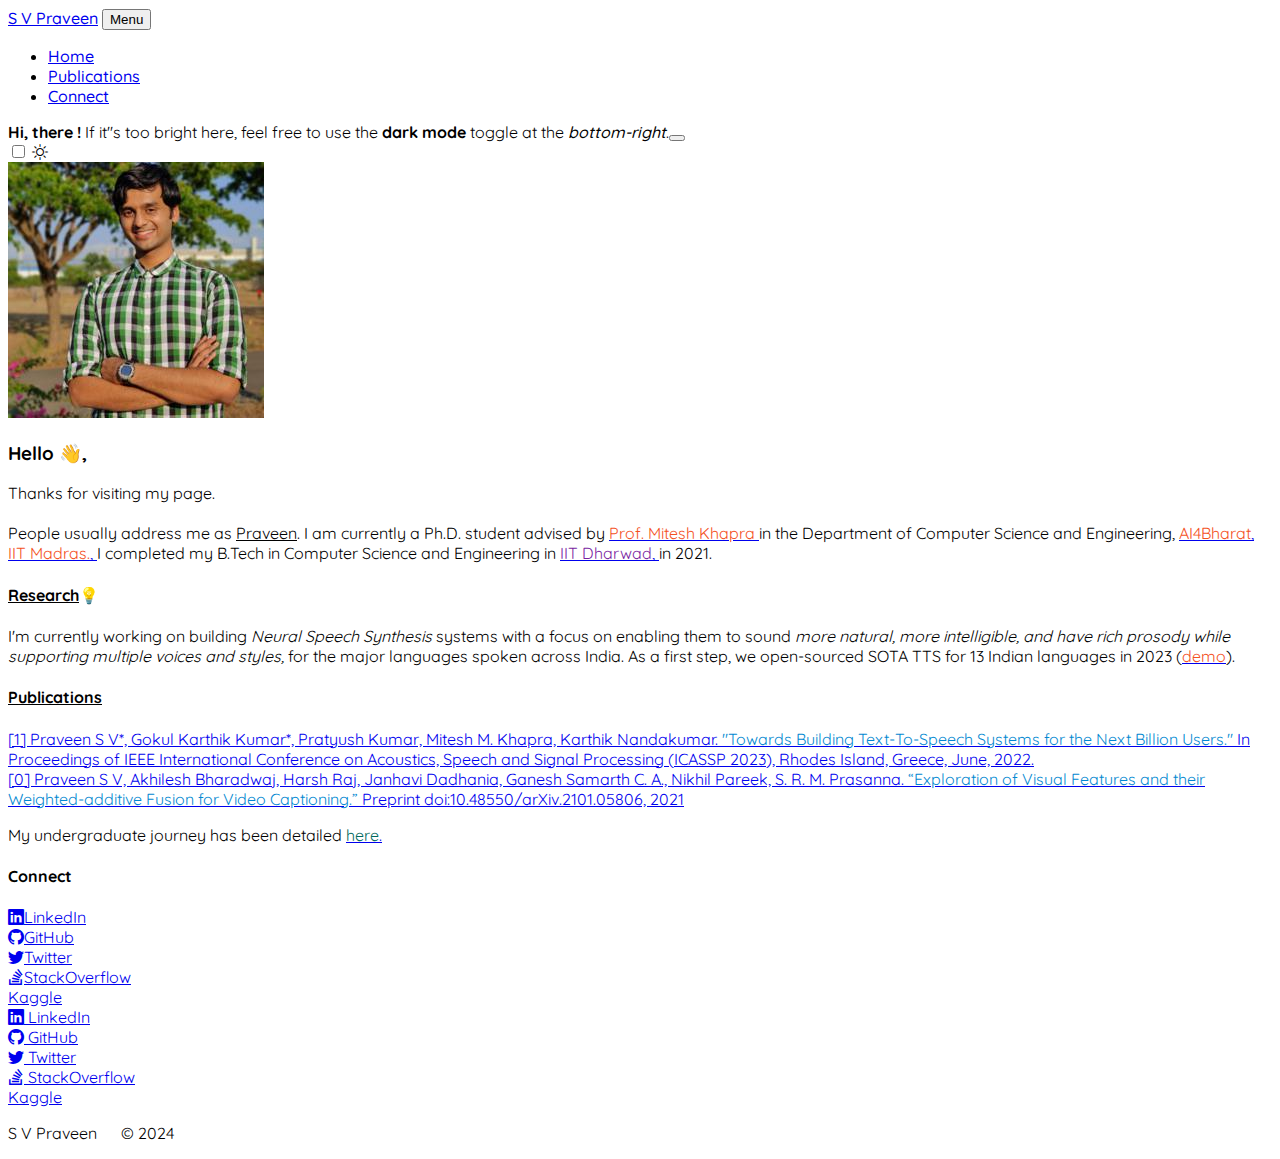
==== commit 626b571b: "update personal website :)" ====
--- a/index.html
+++ b/index.html
@@ -1,562 +1,220 @@
-<!DOCTYPE html>
+<!doctype html>
 <html lang="en">
-
-<head>
-
-  <meta charset="utf-8">
-  <meta name="viewport" content="width=device-width, initial-scale=1, shrink-to-fit=no">
-  <meta name="description" content="">
-  <meta name="author" content="">
-
-  <title>S V Praveen | Resume</title>
-
-  <link rel="icon" href="img/grin-beam-regular.svg">
-
-  <!-- Bootstrap core CSS -->
-  <link href="vendor/bootstrap/css/bootstrap.min.css" rel="stylesheet">
-
-  <!-- Custom fonts for this template -->
-  <link href="https://fonts.googleapis.com/css?family=Saira+Extra+Condensed:500,700" rel="stylesheet">
-  <link href="https://fonts.googleapis.com/css?family=Muli:400,400i,800,800i" rel="stylesheet">
-  <link href="vendor/fontawesome-free/css/all.min.css" rel="stylesheet">
-
-  <!-- Custom styles for this template -->
-  <link href="css/resume_light.min.css" rel="stylesheet">
-
-</head>
-
-<body id="page-top">
-
-  <nav class="navbar navbar-expand-lg navbar-dark bg-primary fixed-top" id="sideNav">
-    <a class="d-none d-lg-block" href="https://svp19.github.io" style="color:#455A64">← Back to main webpage</a>
-    <a class="navbar-brand js-scroll-trigger" href="#page-top">
-      <span class="d-block d-lg-none">S V Praveen</span>
-      <span class="d-none d-lg-block">
-        <img class="img-fluid img-profile rounded-circle mx-auto mb-2" src="img/profile.jpg" alt="">
-      </span>
-    </a>
-    <button class="navbar-toggler" type="button" data-toggle="collapse" data-target="#navbarSupportedContent" aria-controls="navbarSupportedContent" aria-expanded="false" aria-label="Toggle navigation">
-      <span class="navbar-toggler-icon"></span>
-    </button>
-    <div class="collapse navbar-collapse" id="navbarSupportedContent">
-      <ul class="navbar-nav">
-        <li class="nav-item">
-          <a class="nav-link js-scroll-trigger" href="#about">About</a>
-        </li>
-        <li class="nav-item">
-          <a class="nav-link js-scroll-trigger" href="#education">Education</a>
-        </li>
-        <li class="nav-item">
-          <a class="nav-link js-scroll-trigger" href="#experience">Experience</a>
-        </li>
-        <li class="nav-item">
-          <a class="nav-link js-scroll-trigger" href="#projects">Projects</a>
-        </li>
-        <li class="nav-item">
-          <a class="nav-link js-scroll-trigger" href="#awards">Awards</a>
-        </li>
-        <li class="nav-item">
-          <a class="nav-link js-scroll-trigger" href="#skills">Skills</a>
-        </li>
-      </ul>
+  <head>
+    <meta charset="utf-8">
+    <meta name="viewport" content="width=device-width, initial-scale=1">
+
+    <link rel="icon" href="images/grin-beam-regular.svg">
+    <title>S V Praveen</title>
+
+    <!-- Bootstrap CSS -->
+    <link href="https://cdn.jsdelivr.net/npm/bootstrap@5.0.2/dist/css/bootstrap.min.css" rel="stylesheet" integrity="sha384-EVSTQN3/azprG1Anm3QDgpJLIm9Nao0Yz1ztcQTwFspd3yD65VohhpuuCOmLASjC" crossorigin="anonymous">
+    <link rel="stylesheet" href="https://cdn.jsdelivr.net/npm/bootstrap-icons@1.7.2/font/bootstrap-icons.css">
+    <link rel="stylesheet" href="css/custom.css">
+
+    <!-- Font -->
+    <link rel="preconnect" href="https://fonts.googleapis.com">
+    <link rel="preconnect" href="https://fonts.gstatic.com" crossorigin>
+    <link href="https://fonts.googleapis.com/css2?family=Quicksand:wght@400;500&display=swap" rel="stylesheet">
+    <style>
+        body {
+            font-family: 'Quicksand', sans-serif;!important
+        }
+    </style>
+
+    </style>
+  </head>
+  <body>
+    <!-- Navigation-->
+    <nav class="navbar navbar-expand-lg navbar-light" id="mainNav">
+        <div class="container px-4 px-lg-5 border-bottom">
+            <a class="navbar-brand fw-500" href="index.html">S V Praveen</a>
+            <button class="navbar-toggler" type="button" data-bs-toggle="collapse" data-bs-target="#navbarResponsive" aria-controls="navbarResponsive" aria-expanded="false" aria-label="Toggle navigation">
+                Menu
+                <i class="fas fa-bars"></i>
+            </button>
+            <div class="collapse navbar-collapse" id="navbarResponsive">
+                <ul class="navbar-nav ms-auto py-4 py-lg-0 fw-500">
+                    <li class="nav-item"><a class="nav-link active px-lg-3 py-3 py-lg-4" href="index.html">Home</a></li>
+                    <!-- <li class="nav-item"><a class="nav-link px-lg-3 py-3 py-lg-4" href="blog.html">Blog</a></li> -->
+                    <!-- <li class="nav-item"><a class="nav-link px-lg-3 py-3 py-lg-4" href="https://svp19.github.io/undergraduate-resume">E-Resume</a></li> -->
+                    <li class="nav-item"><a class="nav-link px-lg-3 py-3 py-lg-4" href="#publications">Publications</a></li>
+                    <li class="nav-item"><a class="nav-link px-lg-3 py-3 py-lg-4" href="#connect">Connect</a></li>
+                </ul>
+            </div>
+        </div>
+    </nav>
+    <!-- Theme Toggler-->
+    <div id="toggler-alert"></div>
+    <div class="position-fixed py-2 px-3 border border-muted rounded-pill" style="bottom:1rem;right:1rem;">
+        <div class="form-check form-switch pull-right">
+          <input class="form-check-input" type="checkbox" id="darkMode">
+          <label id="darkModeLabel" for="darkMode">
+          </label>
+        </div>
     </div>
-  </nav>
-
-  <div class="container-fluid p-0">
-
-    <section class="resume-section p-3 p-lg-5 d-flex align-items-center" id="about">
-      <div class="w-100">
-        <h4>My Under-graduate Resume</h4>
-        <h1 class="mb-0">S V
-          <span class="text-primary">Praveen</span>
-        </h1>
-        <div class="subheading mb-5">
-          B. Tech Computer Science and Engineering, IIT Dharwad<br>
-          <!-- Room 2, Asavari Hostel, IIT Dharwad, Karnataka, India, 580011<br> -->
-          Email: <a href="mailto:name@email.com">170010025@iitdh.ac.in</a>
-        </div>
-        <p class="lead mb-2 text-primary">I love programming, researching AI, and solving challenging problems</p>
-        <p class="mb-5"><strong>Note:</strong> This was intended to be a more complete resume and, thus, may be a long read. </p>
-
-+        <div class="social-icons">
-          <a href="https://linkedin.com/in/svp19">
-            <i class="fab fa-linkedin-in"></i>
-          </a>
-          <a href="https://github.com/svp19">
-            <i class="fab fa-github"></i>
-          </a>
-          <a href="https://twitter.com/analyticaldosa">
-            <i class="fab fa-twitter"></i>
-          </a>
-          <a href="https://stackoverflow.com/users/11778344/s-v-praveen">
-            <i class="fab fa-stack-overflow"></i>
-          </a>
-          <a href="https://www.kaggle.com/svpraveen">
-            <i class="fab fa-kaggle"></i>
-          </a>
-        </div>
-      </div>
-    </section>
-
-    <hr class="m-0">
-
-    <section class="resume-section p-3 p-lg-5 d-flex align-items-center" id="education">
-      <div class="w-100">
-        <h2 class="mb-5">Education</h2>
-
-        <div class="resume-item d-flex flex-column flex-md-row justify-content-between mb-5">
-          <div class="resume-content">
-            <h3 class="mb-0">Indian Institute of Technology, Dharwad</h3>
-            <div class="subheading mb-3">B.Tech in Computer Science and Engineering.</div>
-            <p><strong>CGPA: 9.24</strong></p>
-          </div>
-          <div class="resume-date text-md-right">
-            <span class="text-primary">July 2017 - May 2021</span>
-          </div>
-        </div>
-
-        <div class="resume-item d-flex flex-column flex-md-row justify-content-between mb-5">
-          <div class="resume-content">
-            <h3 class="mb-0">Sri Kumaran Children's Home</h3>
-            <div class="subheading mb-3">CBSE - 12th Grade</div>
-            <p><strong>Percentage: 96.4</strong></p>
-          </div>
-          <div class="resume-date text-md-right">
-            <span class="text-primary">May 2015   - April 2017</span>
-          </div>
-        </div>
-
-        <div class="resume-item d-flex flex-column flex-md-row justify-content-between mb-5">
-          <div class="resume-content">
-            <h3 class="mb-0">The Brigade School</h3>
-            <div class="subheading mb-3">CBSE - 10th Grade</div>
-            <p><strong>CGPA: 10/10</strong></p>
-          </div>
-          <div class="resume-date text-md-right">
-            <span class="text-primary">May 2014 - April 2015</span>
-          </div>
-        </div>
-
-      </div>
-    </section>
-
-    <hr class="m-0">
-
-    <section class="resume-section p-3 p-lg-5 d-flex justify-content-center" id="experience">
-      <div class="w-100">
-        <h2 class="mb-5">Experience</h2>
-
-        <div id="smp" class="resume-item d-flex flex-column flex-md-row justify-content-between mb-5">
-          <div class="resume-content">
-            <h3 class="mb-0">Data Scientist (Intern)</h3>
-            <div class="subheading mb-3"><a href="https://cred.club/">CRED</a>, Bangalore</div>
-            <p>
-              <ul>
-                <li>
-                  Developed an automated insights framework to generate diverse push-notifications based on
-                  credit statements for 300K users every month, which increased CTR by 2X for an under-
-                  performing app section (as indicated by early results in an A/B test). 
-                </li>
-                <li>
-                  Built an anomaly detection platform based on STL Decomposition that parsed through customer support tickets in
-                  real-time and identified RCAs faster by back-tracking through identified outliers. 
-                </li>
-                <li>
-                  Finally, I optimized an existing image-processing pipeline built on top of OpenCV that periodically
-                  extracted card variants from credit statements for over a million users and made it robust by
-                  enabling it to dynamically identify and save new card variants.
-                </li>
-              </ul>
-            </p>
-          </div>
-          <div class="resume-date text-md-right">
-            <span class="text-primary">Jan 2021 - Jul 2021</span>
-          </div>
-        </div>
-
-        <div id="smp" class="resume-item d-flex flex-column flex-md-row justify-content-between mb-5">
-          <div class="resume-content">
-            <h3 class="mb-0">Machine Learning Engineer (Intern)</h3>
-            <div class="subheading mb-3"><a href="https://ultrainstinct.ai/">UltraInstinct</a>, Bangalore</div>
-            <p>
-              <ul>
-                <li>Designed an architecture based on inception networks and transformers to enable models to describe events-of-interest 
-                in videos for an AI Startup that enables machines for security. Also worked on filter-pruning I3D and SlowFast networks for faster video classification.</li>
-                <li>Conducted an extensive literature survey on prior techniques, and gained experience in working with large datasets, 
-                distributed computing, and frameworks like MXNet and PyTorch.</li>
-              </ul>
-            </p>
-          </div>
-          <div class="resume-date text-md-right">
-            <span class="text-primary">Aug 2020 - Dec 2020</span>
-          </div>
-        </div>
-
-        <div id="smp" class="resume-item d-flex flex-column flex-md-row justify-content-between mb-5">
-          <div class="resume-content">
-            <h3 class="mb-0">Teaching Assistant</h3>
-            <div class="subheading mb-3">Prof. Tamal Das</a>, IIT Dharwad</div>
-            <p>
-              <ul>
-                <li>Served as a hands-on tutor for a cloud computing seminar on Google Cloud Platform and Amazon Web Services.</li>
-              </ul>
-            </p>
-          </div>
-          <div class="resume-date text-md-right">
-            <span class="text-primary">Sep 2020 - Oct 2020</span>
-          </div>
-        </div>
-
-
-
-      </div>
-    </section>
-
-    <hr class="m-0">
-
-    <!-- HACKATHONS -->
-    <section class="resume-section p-3 p-lg-5 d-flex justify-content-center" id="projects">
-      <div class="w-100">
-        <h2 class="mb-5">Hackathons</h2>
-
-        <div class="resume-item d-flex flex-column flex-md-row justify-content-between mb-5">
-          <div class="resume-content col-lg-9">
-            <h3 class="mb-0">VENDO - DECENTRALIZED ADS</h3>
-            <h4 class="text-center" style="background: #9C27B0;color: rgb(245, 245, 245)">
-              COMMUNITY PRIZE 2021
-            </h4>
-            <div class="subheading mb-3"></div>
-            <p>
-              <ul>
-                <li> Authentic traffic for advertisers, Profitable ad-viewing for web-surfers.</li>
-                <li>Our solution incentivizes viewers to view ads by offering them Vendos (VEN, ERC20) for verifying their impressions.
-                  Impressions are verified by asking viewers to fill out a captcha "related to the company's tagline", thus, making impressions really count.</li>
-                <li>Decentralization by shifting the workflow to blockchain enables everyone to benefit from increased transparency as all impressions that are stored on the chain can be verified by the anyone including the publisher and marketer.</li>
-              </ul>
-              <a href="https://github.com/svp19/vendo"><i class="fab fa-github"></i> CODE</a>
-              &emsp;
-              <a href="https://devfolio.co/submissions/vendo-2e56"><i class="fas fa-clipboard-check"></i> SUBMISSION</a>
-            </p>
-          </div>
-        </div>
-
-        <div class="resume-item d-flex flex-column flex-md-row justify-content-between mb-5">
-          <div class="resume-content col-lg-9">
-            <h3 class="mb-0">COVID-19 PREDICTIVE MODELLING</h3>
-            <h4 class="bg-warning text-center" style="color: rgb(245, 245, 245)">TOP 25 in SAMHAR COVID-19 HACKATHON 2020</h4>
-            <div class="subheading mb-3"></div>
-            <p>
-              <ul>
-                <li> Developed a Seq2seq deep learning model to model the district wise spread of COVID-19 cases, as opposed to the standard SEIR model.</li>
-                <li> An extensive dataset was mined and scraped from various sources to track case counts, district resources, census and news.</li>
-                <li> Our window-based model accuracy was significantly improved by feature selection, hyperparameter tuning and detrending the data. Predictions for short windows were very close to actual numbers seen in the next day. </li>
-              </ul>
-              <a href="https://github.com/svp19/covid19predictor"><i class="fab fa-github"></i> CODE</a>
-            </p>
-          </div>
-        </div>
-
-        <div class="resume-item d-flex flex-column flex-md-row justify-content-between mb-5">
-          <div class="resume-content col-lg-9">
-            <h3 class="mb-0">Resumatic</h3>
-            <h4 class="bg-success text-center" style="color: rgb(245, 245, 245)">Winning Idea of Hack IDF@India Dapp Fest 2019</h4>
-            <div class="subheading mb-3"></div>
-            <p>
-              A Blockchain-based decentralized app that provides a novel solution for verified credentials on person's resume.
-              <ul>
-                <li> The project exploits a major advantage of blockchain - once a credential is verified on the blockchain ledger, it is stored as an immutable record that can never be tampered with. Hence, the tagline - Once Verified, Always Verified!</li>
-                <li> A private cloud swarm was configured for storage and a django app that interacts with it through an API was developed.</li>
-                <li> Security was also a forte of the solution's architecture - as everyone always held onto their data privately with them and, could provide their verified details, to hiring companies, securely by sharing a token that can be used to query hashed records stored in the ledger.</li>
-                <li> When implemented on large-scale, this project shows good potential to save huge costs for companies in the first step of verification in their hiring process.</li>
-              </ul>
-              <a href="https://github.com/svp19/resumatic"><i class="fab fa-github"></i> CODE</a>
-              &emsp;
-              <a href="https://twitter.com/DappFest/status/1139116809251016706"><i class="fab fa-twitter"></i> TWEET</a>
-            </p>
-          </div>
-        </div>
-
-        <div class="resume-item d-flex flex-column flex-md-row justify-content-between mb-5">
-          <div class="resume-content col-lg-9">
-            <h3 class="mb-0">Face Recognition on <a href="http://cvit.iiit.ac.in/projects/IMFDB/">IMFDB</a></h3>
-            <h4 class="bg-warning text-center" style="color: rgb(245, 245, 245);">TOP 25 CDAC Nvidia Atos AI Hackathon 2019</h4>
-            <div class="subheading mb-3"></div>
-            <p>
-              The solution attempts to overcome previous challenges on Face Recognition on the IMFDB dataset with faces subject to variance in scale, pose, occlusion, expression, makeup and illumination.
-              <ul>
-                <li> A pre-trained YOLOv3-416, currently one of the best object detection models, was fine-tuned on the WIDER FACE Dataset to obtain nms 0.1 with confidence threshold of 0.95.<br>This model detects faces with normal, occlusion, pose and glare variation extremely well.</li>
-                <li> For face recognition, we used FaceNet, that directly learns a mapping from face images to a compact Euclidean space where distances directly correspond to a measure of face similarity. We are able to recognize Indian Faces using Facenet with Inception resnet v1 reasonable accuracy.</li>
-                <li>Experiments of using Deep Residual Equivariant Mapping to increase accuracy of detecting profile faces were also explored.</li>
-              </ul>
-              <a href="https://svp19.github.io/face-recognition-demo"><i class="fab fa-youtube"></i> DEMO</a>
-            </p>
-          </div>
-        </div>
-      </div>
-    </section>
-
-    <!-- PROJECTS -->
-    <section class="resume-section p-3 p-lg-5 d-flex justify-content-center" id="more-projects">
-      <div class="w-100">
-        <h2 class="mb-5">Projects</h2>
-        
-        <div class="resume-item d-flex flex-column flex-md-row justify-content-between mb-5">
-          <div class="resume-content col-lg-9">
-            <h3 class="mb-0">Alpha Mind</h3>
-            <div class="subheading mb-3"></div>
-            <p>
-              A bot that wins any game of Mastermind [AKA Bulls and cows] within 7 moves.
-              <ul>
-                <li> A modified Implementation of the popular Minimax Algorithm from Game Theory, inspired by <a href="https://www.cs.uni.edu/~wallingf/teaching/cs3530/resources/knuth-mastermind.pdf">Donald E. Knuth's - The Computer as a Mastermind</a></li>
-                <li> Optimization of Algorithm in C++ for fast guessing and response.</li>
-                <li> Also implemented an Alpha Learner to try to find patterns in opponent players and adopt a customized strategy to win against them</li>
-                <li> Clean well structured code
-                  <!-- <a href="https://github.com/svp19/alphamind"> available here</a> -->
-                </li>
-              </ul>
-              <a href="https://github.com/svp19/alphamind">Code available on GitHub</a>
-            </p>
-          </div>
-        </div>
-
-        <div id="smp" class="resume-item d-flex flex-column flex-md-row justify-content-between mb-5">
-          <div class="resume-content">
-            <h3 class="mb-0">Full Stack Development</h3>
-            <div class="subheading mb-3"><a href="https://smp.iitdh.ac.in">Student Mentor organization</a>, IIT Dharwad</div>
-            <p>
-              <ul>
-                <li>
-                  Developed a MEAN stack application to serve as the ultimate primer for freshmen joining college.   
-                </li>
-                <li>
-                  Laid the foundations of the code base, co-ordinated tasks among the team, and reviewed code.
-                </li>
-              </ul>
-              <!-- <strong>Deployed at</strong>: <a href="https://smp.iitdh.ac.in" target="_blank">https://smp.iitdh.ac.in</a> -->
-            </p>
-          </div>
-          <div class="resume-date text-md-right">
-            <span class="text-primary">June 2019 - Aug 2019</span>
-          </div>
-        </div>
-
-        <div id="easy-print" class="resume-item d-flex flex-column flex-md-row justify-content-between mb-5">
-          <div class="resume-content">
-            <h3 class="mb-0">Easy Print</h3>
-            <div class="subheading mb-3"><a href="https://github.com/svp19/EasyPrint">SOFTWARE SYSTEMS</a>, Professor Ramchandra Phawade </div>
-            <p>
-              <ul>
-                <li>Deployed a Python-django webapp to wirelessly automate printing tasks in college.</li>
-                <li>Integrated Razorpay for ease of payments.</li>
-                <li>Securely configured an Apache Server to serve as a content-delivery network.</li>
-                <li>Co-ordinated in a pair for the full-stack development of the web service.</li>
-              </ul>
-            </p>
-          </div>
-          <div class="resume-date text-md-right">
-            <span class="text-primary">Oct 2018 - Dec 2018</span>
-          </div>
-        </div>
-
-        <div class="resume-item d-flex flex-column flex-md-row justify-content-between mb-5">
-          <div class="resume-content col-lg-9">
-            <h3 class="mb-0">IRODOS | Operating Systems Project</h3>
-            <div class="subheading mb-3"></div>
-            <p>
-              Worked with a team of 5 developers to emulate an operating system shell from scratch.
-              <ul>
-                <li>Implemented most of the basic functionalities of kernels right from Memory Handling to Process Scheduling with the help of multi-threading libraries. </li>
-                <li> Built our own version of a compiler for our OS's unique programming language.</li>
-              </ul>
-              My main role involved writing a robin-round scheduler for handling processes and handling process-threads.
-              <!-- <a href="https://github.com/svp19/alphamind">Code available here</a> -->
-            </p>
-          </div>
-        </div>
-
-        <div class="resume-item d-flex flex-column flex-md-row justify-content-between mb-5">
-          <div class="resume-content col-lg-9">
-            <h3 class="mb-0">TH 2018</h3>
-            <div class="subheading mb-3"></div>
-            <p>
-              An android app that unites a fun seeking-game with technology to take it to the next level.
-              <ul>
-                <li> Built a secure android app compatible with versions > Android Kitkat(19.0+)</li>
-                <li> Clean minimalist design with easy to use nav-drawer for smooth UX.</li>
-                <li>Integrated ZXing QR Scanner Library - to unlock next level</li>
-                <li> The app also featured a map of the playing area and list of clues that could only be unlocked progressively.</li>
-              </ul>
-              <a href="https://github.com/svp19/TH2018">Code available on GitHub</a>
-            </p>
-          </div>
-        </div>
-
-        <!-- <div class="resume-item d-flex flex-column flex-md-row justify-content-between mb-0">
-          <div class="resume-content">
-            <h3 class="mb-0">Other Projects</h3>
-            <div class="mb-0"><a href="https://github.com/oss2019/crispy-ai">Crispy AI</a></div>
-            <div class="mb-0"><a href="#smp">SMP Official MEAN App</a></div>
-            <div class="mb-0"><a href="#easy-print">Easy Print</a></div>
-          </div>
-        </div> -->
-
-      </div>
-    </section>
-
-    <hr class="m-0">
-
-    <section class="resume-section p-3 p-lg-5 d-flex align-items-center" id="awards">
-      <div class="w-100">
-        <h2 class="mb-3">Awards</h2>
-        <ul class="fa-ul mb-5 text-dark">
-          <li>
-            <i class="fa-li fa fa-trophy text-warning"></i>
-            <strong>Winners</strong> - Hack IDF - <a href="https://www.indiadappfest.com/">India Dapp Fest 2019 </a>
-          </li>
-          <li>
-            <i class="fa-li fa fa-trophy text-warning"></i>
-            IIT JEE Advanced Rank - <strong>4541</strong> { Percentile: 99.98 }
-          </li>
-          <li>
-            <i class="fa-li fa fa-trophy text-warning"></i>
-            World Rank: <strong>9</strong> - 1<sup>st</sup> Round, International Informatics Olympiad, Silverzone - 2014
-          <li>
-            <i class="fa-li fa fa-trophy text-warning"></i>
-            Karnataka CET Rank: <strong>108</strong>
-          </li>
-          <!-- <li>
-            <i class="fa-li fa fa-trophy text-warning"></i>
-            Recipient of Secure and Private AI Scholarship
-          </li> -->
-          <li>
-            <i class="fa-li fa fa-trophy text-warning"></i>
-            <strong>Top 25</strong> in <a href="https://aihackathon.cdac.in/">CDAC Nvidia Atos AI Hackathon</a>
-          </li>
-          <li>
-            <i class="fa-li fa fa-trophy text-warning"></i>
-            <strong>Top 25</strong> in <a href="https://aihackathon.cdac.in/">Samhar COVID-19 Hackathon</a>
-          </li>
-        </ul>
-
-        <h2 class="mb-3">Certifications</h2>
-        <ul class="fa-ul mb-5">
-          <li>
-            <i class="fa-li fa fa-certificate text-muted"></i>
-            <a href="https://www.coursera.org/account/accomplishments/verify/66K2R2ERN8WS"> Google Cloud Platform Big Data and Machine Learning Fundamentals</a>
-          </li>
-          <li>
-            <i class="fa-li fa fa-certificate text-muted"></i>
-            <a href="https://www.coursera.org/account/accomplishments/verify/SH22D55P44K8">Google Cloud Platform Fundamentals: Core Infrastructure</a>
-          </li>
-        </ul>
-
-        <h2 class="mb-3">Positions of Responsibility + Miscellaneous</h2>
-        <ul class="mb-0 text-dark">
-          <li class="mb-1">
-            <strong>Department Academic Mentor, 2019 - 2020, <a href="http://iitdh.ac.in" target="_blank">IIT Dharwad</a></strong>: Provided general academic advice to 10 computer science under-graduate sophomores.
-          </li>
-          <li class="mb-1">
-            <strong>Devhack Co-ordinator, <a href="http://parsec.iitdh.ac.in" target="_blank">Parsec 2020</a></strong> - Served as a proactive lead in conducting the hackathon event for Parsec 2020, the annual techfest of IIT Dharwad.
-          </li>
-          <li class="mb-1">
-            <strong>Core Member, <a href="https://oss2019.github.io" target="_blank">Open Student Society</a></strong> - actively organizing technical workshops, organizing hackfests and promoting open source to improve the techno-culture in IIT Dharwad
-          </li>
-          <li class="mb-1">
-            <strong>Student Mentor 2018 - 2019, <a href="http://iitdh.ac.in" target="_blank">IIT Dharwad</a></strong>: served as a proactive student mentor, guiding freshmen through their initial years in college.
-          </li>
-          <li class="mb-1">
-            <strong>Team Player</strong>: Represented the Inter-IIT Dharwad Football team, 2017 - 2018
-          </li>
-        </ul>
-
-      </div>
-    </section>
-
-    <hr class="m-0">
-
-    <section class="resume-section p-3 p-lg-5 d-flex align-items-center" id="skills">
-      <div class="w-100">
-        <h2 class="mb-5">Skills</h2>
-        <div class="subheading mb-3">Programming Languages &amp; Tools</div>
-        <ul class="list-inline dev-icons">
-          <li class="list-inline-item">
-            <i class="fab fa-github"></i>
-          </li>
-          <li class="list-inline-item">
-            <i class="fab fa-python"></i>
-          </li>
-          <li class="list-inline-item">
-            <i class="fab fa-aws"></i>
-          </li>
-          <li class="list-inline-item">
-            <i class="fab fa-docker"></i>
-          </li>
-          <li class="list-inline-item">
-            <svg xmlns="http://www.w3.org/2000/svg" x="0px" y="0px"
-              width="48" height="48"
-              viewBox="0 0 24 24"
-              style=" fill:#455A64;"><path d="M 13 2 C 9.28125 2 8.316406 4.828125 7.992188 6.46875 C 8.4375 6.277344 9.535156 6 10 6 L 10.019531 6 C 11.164063 6.007813 11.519531 6.332031 11.75 7.390625 C 11.917969 8.167969 12.003906 9.378906 12 10 C 11.996094 11.359375 11.667969 12.296875 11.425781 12.925781 L 11.347656 13.128906 C 11.289063 13.296875 11.21875 13.453125 11.15625 13.597656 C 11.09375 13.75 11.039063 13.882813 11 14 C 11.242188 14.054688 11.433594 14.132813 11.5625 14.1875 L 11.636719 14.222656 C 11.660156 14.234375 11.683594 14.242188 11.703125 14.257813 C 12.128906 14.515625 12 15.109375 12 15.578125 C 12 15.96875 12.011719 17.523438 12 19.003906 C 12.042969 19.644531 12.207031 20.183594 12.347656 20.578125 C 12.554688 21.132813 13.019531 21.957031 14 22 C 14.773438 22.035156 15.890625 21.628906 16 20.003906 L 16 16.003906 C 16.074219 14.667969 17.605469 14.136719 18 13.84375 C 17.945313 13.769531 17.734375 13.117188 17.511719 12.769531 L 17.46875 12.6875 C 17.4375 12.609375 17.355469 12.46875 17.253906 12.28125 C 16.664063 11.210938 15.429688 8.464844 16.273438 7.058594 C 16.640625 6.441406 17 6.085938 18 6 C 17.59375 4.839844 16.46875 2.058594 13 2 Z M 6.4375 2 C 4.566406 2.070313 2 3.230469 2 7.011719 C 2 9.574219 3.742188 17 6.492188 17 C 6.617188 17 6.742188 16.957031 6.871094 16.890625 C 6.628906 16.679688 6.453125 16.40625 6.429688 16.046875 C 6.386719 15.320313 6.914063 14.808594 8.050781 14.519531 C 8.105469 14.511719 8.394531 14.425781 9.03125 14.066406 C 8.695313 13.921875 8.34375 13.726563 8.054688 13.425781 C 7.261719 12.597656 6.859375 11.4375 7.007813 10.394531 C 7.148438 9.378906 7.066406 8.382813 7.023438 7.851563 L 7.019531 7.800781 L 7.007813 7.625 L 6.984375 7.257813 L 7.015625 6.273438 C 7.339844 4.609375 8.019531 3.320313 9 2.429688 C 8.257813 2.1875 7.324219 1.96875 6.4375 2 Z M 16.933594 2.003906 C 16.742188 2.007813 16.5625 2.023438 16.386719 2.042969 C 17.390625 2.742188 18.3125 3.871094 18.941406 5.671875 L 18.984375 7.046875 C 18.988281 7.09375 18.996094 7.140625 19.003906 7.1875 C 19.035156 7.359375 19.074219 7.59375 19.042969 7.875 C 19.003906 8.195313 18.964844 8.523438 18.953125 8.851563 C 18.945313 9.175781 18.988281 9.492188 19.035156 9.828125 C 19.121094 10.425781 19.074219 11.03125 18.886719 11.679688 L 18.59375 12.6875 C 18.671875 12.859375 18.746094 13.035156 18.820313 13.21875 C 18.835938 13.265625 18.851563 13.300781 18.863281 13.332031 L 19.191406 13.785156 C 20.957031 12.230469 22 8.976563 22 5.625 C 22 4.976563 21.824219 4.476563 21.597656 4.1875 C 20.257813 2.472656 18.402344 1.980469 16.933594 2.003906 Z M 10 7 C 9.71875 7 8.75 7.230469 8.382813 7.386719 L 8.023438 7.539063 C 8.015625 7.546875 8.007813 7.554688 8.003906 7.5625 C 8.007813 7.617188 8.015625 7.683594 8.023438 7.765625 C 8.066406 8.339844 8.152344 9.40625 7.996094 10.535156 C 7.890625 11.277344 8.191406 12.121094 8.78125 12.734375 C 9.117188 13.085938 9.71875 13.316406 10.15625 13.414063 C 10.183594 13.34375 10.207031 13.285156 10.238281 13.207031 C 10.292969 13.074219 10.355469 12.933594 10.414063 12.777344 L 10.492188 12.566406 C 10.667969 12.109375 10.996094 11.253906 11 9.996094 C 11.003906 9.582031 10.957031 8.828125 10.871094 8.183594 C 10.859375 8.199219 10.851563 8.199219 10.84375 8.21875 C 10.695313 8.367188 10.464844 8.5 10.210938 8.460938 C 9.796875 8.394531 9.480469 7.890625 9.5 7.703125 C 9.523438 7.519531 9.878906 7.421875 10.292969 7.488281 C 10.433594 7.511719 10.566406 7.554688 10.675781 7.601563 C 10.714844 7.632813 10.746094 7.652344 10.78125 7.675781 C 10.777344 7.652344 10.777344 7.625 10.769531 7.601563 C 10.675781 7.160156 10.597656 7.078125 10.59375 7.074219 C 10.589844 7.070313 10.484375 7.003906 10 7 Z M 17.984375 7.011719 C 17.5 7.070313 17.363281 7.199219 17.1875 7.484375 C 17.527344 7.484375 17.773438 7.597656 17.800781 7.808594 C 17.828125 7.988281 17.675781 8.160156 17.609375 8.226563 C 17.46875 8.359375 17.292969 8.449219 17.117188 8.46875 C 17.085938 8.476563 17.054688 8.476563 17.019531 8.476563 C 17.011719 8.476563 17.007813 8.472656 17 8.472656 C 17.058594 9.296875 17.429688 10.410156 17.925781 11.402344 C 18.0625 10.925781 18.117188 10.460938 18.046875 9.96875 C 17.996094 9.605469 17.941406 9.230469 17.953125 8.820313 C 17.96875 8.449219 18.007813 8.101563 18.046875 7.761719 C 18.078125 7.5 17.976563 7.257813 17.984375 7.011719 Z M 20.179688 14.53125 C 20.101563 14.519531 19.992188 14.527344 19.859375 14.554688 C 19.230469 14.683594 18.8125 14.71875 18.503906 14.699219 C 18.394531 14.773438 18.28125 14.84375 18.140625 14.921875 C 17.578125 15.230469 17.078125 15.550781 17.011719 16 L 17.011719 16.582031 C 17.671875 16.613281 18.554688 16.203125 19.0625 15.96875 C 20.019531 15.527344 20.738281 14.605469 20.179688 14.53125 Z M 9.835938 14.761719 C 9.285156 15.089844 8.664063 15.414063 8.25 15.5 C 6.78125 15.890625 7.691406 16.347656 8.210938 16.398438 C 8.765625 16.535156 10.125 16.84375 11 16.128906 C 11 16.128906 11 16.128906 11 16.125 L 11 15.578125 C 11 15.472656 11.003906 15.367188 11.011719 15.253906 C 11.011719 15.195313 11.015625 15.117188 11.015625 15.046875 C 10.949219 15.019531 10.867188 14.996094 10.777344 14.972656 Z"></path></svg>
-          </li>
-          <li class="list-inline-item">
-            <svg xmlns="http://www.w3.org/2000/svg" x="0px" y="0px"
-            width="50" height="50"
-            viewBox="0 0 50 50"
-            style=" fill:#455A64;"><path d="M 43.910156 12.003906 L 27.070313 2.539063 C 25.792969 1.824219 24.207031 1.824219 22.929688 2.539063 L 6.089844 12.003906 C 4.800781 12.726563 4 14.082031 4 15.535156 L 4 34.464844 C 4 35.917969 4.800781 37.273438 6.089844 37.996094 L 22.929688 47.460938 C 23.570313 47.820313 24.285156 48 25 48 C 25.714844 48 26.429688 47.820313 27.070313 47.460938 L 43.910156 37.996094 C 45.199219 37.273438 46 35.917969 46 34.464844 L 46 15.535156 C 46 14.082031 45.199219 12.726563 43.910156 12.003906 Z M 25 37 C 18.382813 37 13 31.617188 13 25 C 13 18.382813 18.382813 13 25 13 C 28.78125 13 32.273438 14.753906 34.542969 17.742188 L 30.160156 20.277344 C 28.84375 18.835938 26.972656 18 25 18 C 21.140625 18 18 21.140625 18 25 C 18 28.859375 21.140625 32 25 32 C 26.972656 32 28.84375 31.164063 30.160156 29.722656 L 34.542969 32.257813 C 32.273438 35.246094 28.78125 37 25 37 Z M 37 26 L 35 26 L 35 28 L 33 28 L 33 26 L 31 26 L 31 24 L 33 24 L 33 22 L 35 22 L 35 24 L 37 24 Z M 44 26 L 42 26 L 42 28 L 40 28 L 40 26 L 38 26 L 38 24 L 40 24 L 40 22 L 42 22 L 42 24 L 44 24 Z"></path></svg>
-          </li>
-          <li class="list-inline-item">
-            <i class="fab fa-android"></i>
-          </li>
-        </ul>
-        <p>Python Libraries familiar with -<br><em style="color: #006064">Pandas, Numpy, PyTorch, Tensorflow, Optuna, LightGBM, XGBoost, Sklearn</em></p>
-        <div class="subheading mb-3">Web Development and Frameworks</div>
-        <ul class="list-inline dev-icons">
-          <li class="list-inline-item">
-            <i class="fab fa-html5"></i>
-          </li>
-          <li class="list-inline-item">
-            <i class="fab fa-css3-alt"></i>
-          </li>
-          <li class="list-inline-item">
-            <i class="fab fa-js-square"></i>
-          </li>
-          <li class="list-inline-item">
-            <i class="fab fa-node-js"></i>
-          </li>
-          <li class="list-inline-item">
-            <i class="fab fa-angular"></i>
-          </li>
-        </ul>
-        <p>Python frameworks/ libraries familiar with -<br><em style="color: #006064">Flask, Django, FastAPI</em></p></p>
-      </div>
-    </section>
-
-    <hr class="m-0">
-<!--
-    <section class="resume-section p-3 p-lg-5 d-flex align-items-center" id="interests">
-      <div class="w-100">
-        <h2 class="mb-5">Interests</h2>
-        <p></p>
-        <p class="mb-0"></p>
-      </div>
-    </section> -->
-
-
-
-  </div>
-
-  <a href="https://icons8.com/icon/55199/c++">PostgreSQL, C++ icons by Icons8</a>
-  <a href="https://fontawesome.com/license">Also, Icons from Font Awesome (see license).</a>
-
-  <!-- Bootstrap core JavaScript -->
-  <script src="vendor/jquery/jquery.min.js"></script>
-  <script src="vendor/bootstrap/js/bootstrap.bundle.min.js"></script>
-
-  <!-- Plugin JavaScript -->
-  <script src="vendor/jquery-easing/jquery.easing.min.js"></script>
-
-  <!-- Custom scripts for this template -->
-  <script src="js/resume.min.js"></script>
-
-</body>
-
-</html>
+
+    <!-- About -->
+    <div class="container px-4 px-lg-5 mt-5">
+        <div class="row gx-4 gx-lg-5 justify-content-center">
+            <div class="col-md-4 px-5 mt-3">
+                <img class="w-100 rounded-circle px-lg-5 m-4" src="images/praveen.jpeg">
+                <!-- <img class="w-100 rounded-circle px-lg-5 m-5" src="https://svp19.github.io/img/profile.jpg"> -->
+            </div>
+            <div class="col-md-8 mt-3">
+                <h3>Hello 👋, </h3>
+                <p class="lead mt-5">
+                    Thanks for visiting my page.
+                    <br><br>
+                        People usually address me as <u>Praveen</u>. I am currently a Ph.D. student advised by 
+                        <a class="text-decoration-none text-reset" href="http://www.cse.iitm.ac.in/~miteshk/">
+                            <span style="color:#F4511E">Prof. Mitesh Khapra</span>
+                        </a> in the Department of Computer Science and Engineering, 
+                        <a class="text-decoration-none text-reset" href="https://ai4bharat.iitm.ac.in/">
+                            <span style="color:#F4511E">AI4Bharat</span>, 
+                        </a>
+                        <a class="text-decoration-none text-reset" href="https://www.iitm.ac.in/">
+                            <span style="color:#F4511E">IIT Madras.</span>, 
+                        </a>
+                            
+                    
+                    I completed my B.Tech in Computer Science and Engineering in 
+                    <a class="text-decoration-none text-reset" href="https://www.iitdh.ac.in/">
+                        <span style="color:#7B1FA2">IIT Dharwad</span>, 
+                    </a>
+                    
+                    in 2021.
+                </p>
+            </div>
+        </div>
+        <div class="row gx-4 gx-lg-5 justify-content-center">
+            <div class="col-md-12 px-md-5 mt-3">
+                <h4><u>Research</u>💡</h4>
+                <p class="lead mt-3">
+                    I'm currently working on building  <em> Neural Speech Synthesis </em> systems with a focus
+                    on enabling them to sound <em>more natural, more intelligible, and have rich prosody while supporting multiple voices and styles,</em> 
+                    for the major languages spoken across India.
+                    As a first step, we open-sourced SOTA TTS for 13 Indian languages in 2023 
+                    (<a class="text-decoration-none text-reset" href="https://models.ai4bharat.org/#/tts"><span style="color:#F4511E">demo</span></a>).                     
+                </p>
+                <h4 id="publications" class="mt-5"><u>Publications</u></h4>
+                
+                <div class="mt-3">
+                    <a class="text-decoration-none text-reset"  href="https://ieeexplore.ieee.org/abstract/document/10096069">
+                    [1] Praveen S V*, Gokul Karthik Kumar*, Pratyush Kumar, Mitesh M. Khapra, Karthik Nandakumar. 
+                        <span style="color:#0288D1">
+                            "Towards Building Text-To-Speech Systems for the Next Billion Users."
+                        </span>
+                        In Proceedings of IEEE International Conference on Acoustics, Speech and Signal Processing (ICASSP 2023), Rhodes Island, Greece, June, 2022.
+                    </a>
+                </div>
+
+                <div class="mt-3">
+                    <a class="text-decoration-none text-reset"  href="https://ieeexplore.ieee.org/abstract/document/10096069">
+                    [0] Praveen S V, Akhilesh Bharadwaj, Harsh Raj, Janhavi Dadhania, Ganesh Samarth C. A., Nikhil Pareek, S. R. M. Prasanna. 
+                        <span style="color:#0288D1">
+                            “Exploration of Visual Features and their Weighted-additive Fusion for Video Captioning.”
+                        </span>
+                        Preprint doi:10.48550/arXiv.2101.05806, 2021
+                    </a>
+                </div>
+                
+                <p class="lead mt-5">
+                    My undergraduate journey has been detailed
+                    <a class="text-decoration-none text-reset"  href="https://svp19.github.io/undergraduate-resume/">
+                        <span style="color:#00695C">here</span>.
+                    </a>
+
+                    <!-- I occasionally write about my learnings and experiences in -->
+                    <!-- <span style="color:#6f42c1" href="">deep learning</span> -->
+                    <!-- this  -->
+                    <!-- <a class="text-decoration-none text-reset"  href="blog.html"> -->
+                        <!-- <span style="color:#00695C">blog</span>. -->
+                    <!-- </a> -->
+                    <br>
+                </p>
+            </div>
+        </div>
+    </div>
+
+
+    <footer class="footer mt-auto py-3">
+        <div class="container">
+           <!-- Connect -->
+            <div id="connect" class="container px-4 px-lg-5 mt-3 pt-3 border-top">
+                <h4 class="pt-2 ps-4">Connect</h4>
+                <!-- Small Screens-->
+                <div class="d-block d-lg-none ">
+                    <div class="row gx-4 gx-lg-5 justify-content-center">
+                        <div class="col-xl-2 col-lg-3 mx-1 my-2 py-2 border rounded-pill">
+                            <a href="https://linkedin.com/in/svp19">
+                                <i class="bi bi-linkedin mx-3"></i>LinkedIn
+                            </a>
+                        </div>
+                        <div class="col-xl-2 col-lg-3 mx-1 my-3 py-2 border rounded-pill">
+                            <a href="https://github.com/svp19">
+                                <i class="bi bi-github mx-3"></i>GitHub
+                            </a>
+                        </div>
+                        <div class="col-xl-2 col-lg-3 mx-2 my-3 py-2 border rounded-pill">
+                            <a href="https://twitter.com/analyticaldosa">
+                                <i class="bi bi-twitter mx-3"></i>Twitter
+                            </a>
+                        </div>
+                        <div class="col-xl-3 col-lg-3 mx-0 my-3 py-2 border rounded-pill">
+                            <a href="https://stackoverflow.com/users/11778344/s-v-praveen">
+                                <i class="bi bi-stack-overflow mx-3"></i>StackOverflow
+                            </a>
+                        </div>
+                        <div class="col-xl-2 col-lg-3 mx-2 my-3 py-2 border rounded-pill">
+                            <a href="https://www.kaggle.com/svpraveen">
+                                <i class="bi bi-kaggle mx-3"></i>Kaggle
+                            </a>
+                        </div>
+                    </div>
+                </div>
+                <!-- Large Screens-->
+                <div class="d-none d-lg-flex flex-row bd-highlight mb-3">
+                    <div class="mx-3 my-3 py-2 ps-2 pe-4 border rounded-pill">
+                        <a href="https://linkedin.com/in/svp19">
+                            <i class="bi bi-linkedin mx-3"></i>
+                            <span class="text-muted">LinkedIn</span>
+                        </a>
+                    </div>
+                    <div class="mx-3 my-3 py-2 ps-2 pe-4 border rounded-pill">
+                        <a href="https://github.com/svp19">
+                            <i class="bi bi-github mx-3"></i>
+                            <span class="text-muted">GitHub</span>
+                        </a>
+                    </div>
+                    <div class="mx-3 my-3 py-2 ps-2 pe-4 border rounded-pill">
+                        <a href="https://twitter.com/analyticaldosa">
+                            <i class="bi bi-twitter mx-3"></i>
+                            <span class="text-muted">Twitter</span>
+                        </a>
+                    </div>
+                    <div class="mx-3 my-3 py-2 pe-4 border rounded-pill">
+                        <a href="https://stackoverflow.com/users/11778344/s-v-praveen">
+                            <i class="bi bi-stack-overflow mx-3"></i>
+                            <span class="text-muted">StackOverflow</span>
+                        </a>
+                    </div>
+                    <div class="mx-3 my-3 py-2 pe-4 border rounded-pill">
+                        <a href="https://www.kaggle.com/svpraveen">
+                            <i class="bi bi-kaggle mx-3"></i>
+                            <span class="text-muted">Kaggle</span>
+                        </a>
+                    </div>
+                </div>
+            </div>
+        </div>
+        <p class="text-center text-muted">S V Praveen &emsp;   ©  2024</p>
+      </footer>
+    
+    <!-- Bootstrap JS -->
+    <script src="https://cdn.jsdelivr.net/npm/bootstrap@5.0.2/dist/js/bootstrap.bundle.min.js" integrity="sha384-MrcW6ZMFYlzcLA8Nl+NtUVF0sA7MsXsP1UyJoMp4YLEuNSfAP+JcXn/tWtIaxVXM" crossorigin="anonymous"></script>
+
+    <!-- Posts JS -->
+    <script src="js/custom.js"></script>
+  </body>
+</html>--- a/css/custom.css
+++ b/css/custom.css
@@ -0,0 +1,232 @@
+.fw-500 {
+    font-weight: 500;
+}
+
+.link {
+    text-decoration: none;
+    color: #37474F;
+}
+
+.link:hover {
+    color: #ff0099;
+}
+
+.lh{
+    line-height: 200%;
+}
+
+.c{
+    color: #000000;
+}
+
+
+/* DARK MODE CSS - https://www.cssscript.com/dark-mode-switcher-for-bootstrap-5/ */
+[data-theme="dark"] { background-color: #111 !important; color: #fff; }
+
+[data-theme="dark"] a { color: #fff; }
+[data-theme="dark"] a:hover { color: #eee; }
+
+[data-theme="dark"] .text-dark { color: #fff !important; }
+
+/* BUTTONS */
+
+[data-theme="dark"] .btn-link { color: #fff; }
+[data-theme="dark"] .btn-close { filter: invert(1) grayscale(100%) brightness(200%); }
+
+[data-theme="dark"] .btn-dark { color: #000; background-color: #f8f9fa; border-color: #f8f9fa; }
+[data-theme="dark"] .btn-dark:hover { color: #000; background-color: #f9fafb; border-color: #f9fafb; }
+[data-theme="dark"] .btn-check:focus + .btn-dark,
+[data-theme="dark"] .btn-dark:focus { color: #000; background-color: #f9fafb; border-color: #f9fafb; box-shadow: 0 0 0 0.25rem rgba(211, 212, 213, 0.5); }
+[data-theme="dark"] .btn-check:checked + .btn-dark,
+[data-theme="dark"] .btn-check:active + .btn-dark,
+[data-theme="dark"] .btn-dark:active,
+[data-theme="dark"] .btn-dark.active,
+[data-theme="dark"] .show > .btn-dark.dropdown-toggle { color: #000; background-color: #f9fafb; border-color: #f9fafb; }
+[data-theme="dark"] .btn-check:checked + .btn-dark:focus,
+[data-theme="dark"] .btn-check:active + .btn-dark:focus,
+[data-theme="dark"] .btn-dark:active:focus,
+[data-theme="dark"] .btn-dark.active:focus,
+[data-theme="dark"] .show > .btn-dark.dropdown-toggle:focus { box-shadow: 0 0 0 0.25rem rgba(211, 212, 213, 0.5); }
+[data-theme="dark"] .btn-dark:disabled,
+[data-theme="dark"] .btn-dark.disabled { color: #000; background-color: #f8f9fa; border-color: #f8f9fa; }
+
+[data-theme="dark"] .btn-light { color: #fff; background-color: #212529; border-color: #212529; }
+[data-theme="dark"] .btn-light:hover { color: #fff; background-color: #1c1f23; border-color: #1a1e21; }
+[data-theme="dark"] .btn-check:focus + .btn-light,
+[data-theme="dark"] .btn-light:focus { color: #fff; background-color: #1c1f23; border-color: #1a1e21; box-shadow: 0 0 0 0.25rem rgba(66, 70, 73, 0.5); }
+[data-theme="dark"] .btn-check:checked + .btn-light,
+[data-theme="dark"] .btn-check:active + .btn-light,
+[data-theme="dark"] .btn-light:active,
+[data-theme="dark"] .btn-light.active,
+[data-theme="dark"] .show > .btn-light.dropdown-toggle { color: #fff; background-color: #1a1e21; border-color: #191c1f; }
+[data-theme="dark"] .btn-check:checked + .btn-light:focus,
+[data-theme="dark"] .btn-check:active + .btn-light:focus,
+[data-theme="dark"] .btn-light:active:focus,
+[data-theme="dark"] .btn-light.active:focus,
+[data-theme="dark"] .show > .btn-light.dropdown-toggle:focus { box-shadow: 0 0 0 0.25rem rgba(66, 70, 73, 0.5); }
+[data-theme="dark"] .btn-light:disabled,
+[data-theme="dark"] .btn-light.disabled { color: #fff; background-color: #212529; border-color: #212529; }
+
+[data-theme="dark"] .btn-outline-dark { color: #f8f9fa; border-color: #f8f9fa; }
+[data-theme="dark"] .btn-outline-dark:hover { color: #000; background-color: #f8f9fa; border-color: #f8f9fa; }
+[data-theme="dark"] .btn-check:focus + .btn-outline-dark,
+[data-theme="dark"] .btn-outline-dark:focus { box-shadow: 0 0 0 0.25rem rgba(248, 249, 250, 0.5); }
+[data-theme="dark"] .btn-check:checked + .btn-outline-dark,
+[data-theme="dark"] .btn-check:active + .btn-outline-dark,
+[data-theme="dark"] .btn-outline-dark:active,
+[data-theme="dark"] .btn-outline-dark.active,
+[data-theme="dark"] .btn-outline-dark.dropdown-toggle.show { color: #000; background-color: #f8f9fa; border-color: #f8f9fa; }
+[data-theme="dark"] .btn-check:checked + .btn-outline-dark:focus,
+[data-theme="dark"] .btn-check:active + .btn-outline-dark:focus,
+[data-theme="dark"] .btn-outline-dark:active:focus,
+[data-theme="dark"] .btn-outline-dark.active:focus,
+[data-theme="dark"] .btn-outline-dark.dropdown-toggle.show:focus { box-shadow: 0 0 0 0.25rem rgba(248, 249, 250, 0.5); }
+[data-theme="dark"] .btn-outline-dark:disabled,
+[data-theme="dark"] .btn-outline-dark.disabled { color: #f8f9fa; background-color: transparent; }
+
+[data-theme="dark"] .btn-outline-light { color: #212529; border-color: #212529; }
+[data-theme="dark"] .btn-outline-light:hover { color: #fff; background-color: #212529; border-color: #212529; }
+[data-theme="dark"] .btn-check:focus + .btn-outline-light,
+[data-theme="dark"] .btn-outline-light:focus { box-shadow: 0 0 0 0.25rem rgba(33, 37, 41, 0.5); }
+[data-theme="dark"] .btn-check:checked + .btn-outline-light,
+[data-theme="dark"] .btn-check:active + .btn-outline-light,
+[data-theme="dark"] .btn-outline-light:active,
+[data-theme="dark"] .btn-outline-light.active,
+[data-theme="dark"] .btn-outline-light.dropdown-toggle.show { color: #fff; background-color: #212529; border-color: #212529; }
+[data-theme="dark"] .btn-check:checked + .btn-outline-light:focus,
+[data-theme="dark"] .btn-check:active + .btn-outline-light:focus,
+[data-theme="dark"] .btn-outline-light:active:focus,
+[data-theme="dark"] .btn-outline-light.active:focus,
+[data-theme="dark"] .btn-outline-light.dropdown-toggle.show:focus { box-shadow: 0 0 0 0.25rem rgba(33, 37, 41, 0.5); }
+[data-theme="dark"] .btn-outline-light:disabled,
+[data-theme="dark"] .btn-outline-light.disabled { color: #212529; background-color: transparent; }
+
+/* DROPDOWNS */
+
+[data-theme="dark"] .dropdown-menu { color: #dee2e6; background-color: #343a40; border-color: rgba(0, 0, 0, 0.15); }
+[data-theme="dark"] .dropdown-menu .dropdown-item { color: #dee2e6; }
+[data-theme="dark"] .dropdown-menu .dropdown-item:hover,
+[data-theme="dark"] .dropdown-menu .dropdown-item:focus { color: #fff; background-color: rgba(255, 255, 255, 0.15); }
+[data-theme="dark"] .dropdown-menu .dropdown-item.active,
+[data-theme="dark"] .dropdown-menu .dropdown-item:active { color: #fff; background-color: #0d6efd; }
+[data-theme="dark"] .dropdown-menu .dropdown-item.disabled,
+[data-theme="dark"] .dropdown-menu .dropdown-item:disabled { color: #adb5bd; }
+[data-theme="dark"] .dropdown-menu .dropdown-divider { border-color: rgba(0, 0, 0, 0.15); }
+[data-theme="dark"] .dropdown-menu .dropdown-item-text { color: #dee2e6; }
+[data-theme="dark"] .dropdown-menu .dropdown-header { color: #adb5bd; }
+
+/* LIST GROUPS */
+
+[data-theme="dark"] .list-group-item-action { color: #fff; }
+[data-theme="dark"] .list-group-item-action:hover,
+[data-theme="dark"] .list-group-item-action:focus { color: #fff; background-color: #333; }
+[data-theme="dark"] .list-group-item-action:active { color: #212529; background-color: #e9ecef; }
+[data-theme="dark"] .list-group-item { background-color: #111; border: 1px solid #333; }
+[data-theme="dark"] .list-group-item:not(:first-child) { border-top: none; }
+[data-theme="dark"] .list-group-item.disabled,
+[data-theme="dark"] .list-group-item:disabled { color: #fff; background-color: #000; }
+[data-theme="dark"] .list-group-item.active { color: #fff; background-color: #0d6efd; border-color: #0d6efd; }
+
+/* TABS */
+
+[data-theme="dark"] .nav-tabs { border-bottom: 1px solid #000; }
+[data-theme="dark"] .nav-tabs .nav-link:hover,
+[data-theme="dark"].nav-tabs .nav-link:focus { border-color: #212529 #212529 #000; }
+[data-theme="dark"] .nav-tabs .nav-link.disabled { color: #333; }
+[data-theme="dark"] .nav-tabs .nav-link.active,
+[data-theme="dark"] .nav-tabs .nav-item.show .nav-link { color: #fff; background-color: #000; border-color: #212529 #212529 #000; }
+
+/* PAGINATION */
+
+[data-theme="dark"] .page-link { color: #fff; background-color: #111; border: 1px solid #333; }
+[data-theme="dark"] .page-link:hover { color: #fff; background-color: #333; border-color: #333; }
+[data-theme="dark"] .page-link:focus { color: #fff; background-color: #000; }
+[data-theme="dark"] .page-item.active .page-link { color: #fff; background-color: #0d6efd; border-color: #0d6efd; }
+[data-theme="dark"] .page-item.disabled .page-link { color: #fff; background-color: #000; border-color: #333; }
+
+/* BACKGROUNDS */
+
+[data-theme="dark"] .bg-light { background-color: #212529 !important; }
+[data-theme="dark"] .bg-dark { background-color: #f8f9fa !important; }
+[data-theme="dark"] .bg-white { background-color: #000 !important; }
+
+[data-theme="dark"] .bg-white.text-white,
+[data-theme="dark"] .bg-dark.text-white,
+[data-theme="dark"] .bg-warning.text-dark,
+[data-theme="dark"] .bg-info.text-dark { color: #212529 !important; }
+
+/* BORDERS */
+
+[data-theme="dark"] .border,
+[data-theme="dark"] .border-top,
+[data-theme="dark"] .border-end,
+[data-theme="dark"] .border-bottom,
+[data-theme="dark"] .border-start { border-color: #212529 !important; }
+
+/* BREADCRUMB */
+
+[data-theme="dark"] .breadcrumb.border { border-color: #333 !important; }
+
+/* SHADOWS */
+
+[data-theme="dark"] .shadow { box-shadow: 0 0.5rem 1rem rgba(255, 255, 255, 0.15) !important; }
+[data-theme="dark"] .shadow-sm { box-shadow: 0 0.125rem 0.25rem rgba(255, 255, 255, 0.075) !important; }
+[data-theme="dark"] .shadow-lg { box-shadow: 0 1rem 3rem rgba(255, 255, 255, 0.175) !important; }
+
+/* CARDS */
+
+[data-theme="dark"] .card { background-color: #000; border: 1px solid rgba(255, 255, 255, 0.125); }
+
+/* MODALS */
+
+[data-theme="dark"] .modal-content { background-color: #000; border: 1px solid rgba(255, 255, 255, 0.2); }
+[data-theme="dark"] .modal-header { border-bottom: 1px solid #212529; }
+[data-theme="dark"] .modal-footer { border-top: 1px solid #212529; }
+
+[data-theme="dark"] .modal-backdrop.show { opacity: 0.75; }
+
+/* ACCORDIONS */
+
+[data-theme="dark"] .accordion:not(.accordion-flush) { border-top: 1px solid #333; border-top-left-radius: 0.25rem !important; border-top-right-radius: 0.25rem !important; }
+[data-theme="dark"] .accordion-button { color: #fff; background-color: #000; border: 1px solid #333; border-top: none; }
+[data-theme="dark"] .accordion-button:not(.collapsed) { color: #fff; background-color: #111; border-bottom: none; }
+[data-theme="dark"] .accordion-button::after { filter: invert(1) grayscale(100%) brightness(200%); }
+[data-theme="dark"] .accordion-collapse { border: 1px solid #333; }
+
+[data-theme="dark"] .accordion-flush .accordion-button { border-right: 0; border-left: 0; border-radius: 0; }
+[data-theme="dark"] .accordion-flush .accordion-collapse { border-width: 0; }
+[data-theme="dark"] .accordion-flush .accordion-item:first-of-type .accordion-button { border-top-width: 0; border-top-left-radius: 0; border-top-right-radius: 0; }
+[data-theme="dark"] .accordion-flush .accordion-item:last-of-type .accordion-button.collapsed { border-bottom-width: 0; border-bottom-right-radius: 0; border-bottom-left-radius: 0; }
+
+/* PROGRESS BARS */
+
+[data-theme="dark"] .progress { background-color: #333; }
+
+/* FORMS */
+
+[data-theme="dark"] .form-control::-webkit-input-placeholder,
+[data-theme="dark"] .form-control::-moz-placeholder,
+[data-theme="dark"] .form-control::placeholder { color: #ccc; }
+
+[data-theme="dark"] .form-control-plaintext { color: #ccc; }
+
+[data-theme="dark"] .form-control { color: #fff; background-color: #333; border: 1px solid #111; }
+
+[data-theme="dark"] .form-select { color: #fff; border-color: #111 !important; background: #333 url("data:image/svg+xml,%3csvg xmlns='http://www.w3.org/2000/svg' width='4' height='5' viewBox='0 0 4 5'%3e%3cpath fill='%23ffffff' d='M2 0L0 2h4zm0 5L0 3h4z'/%3e%3c/svg%3e") no-repeat right 0.75rem center/8px 10px; border: 1px solid #111; }
+
+[data-theme="dark"] .form-select:focus { border-color: #dc3545; box-shadow: 0 0 0 0.2rem #dc3545; background-color: rgba(255,0,0,0.1); }
+
+[data-theme="dark"] .form-select:focus::-ms-value { color: #495057; background-color: #fff; }
+
+[data-theme="dark"] .form-select option { color: #000; }
+
+[data-theme="dark"] .form-select:disabled { color: #6c757d; background-color: #e9ecef; }
+
+[data-theme="dark"] .form-select:-moz-focusring { text-shadow: 0 0 0 #495057; }
+
+/* ADDITIONAL */
+
+[data-theme="dark"] .nav-item .nav-link { color: white;!important }
+[data-theme="dark"] .navbar-brand { color: white;!important }
+[data-theme="dark"] .nav-item .nav-link.active { color: rgb(199, 215, 224);!important }
+[data-theme="dark"] .lead { color: rgb(199, 215, 224);!important }
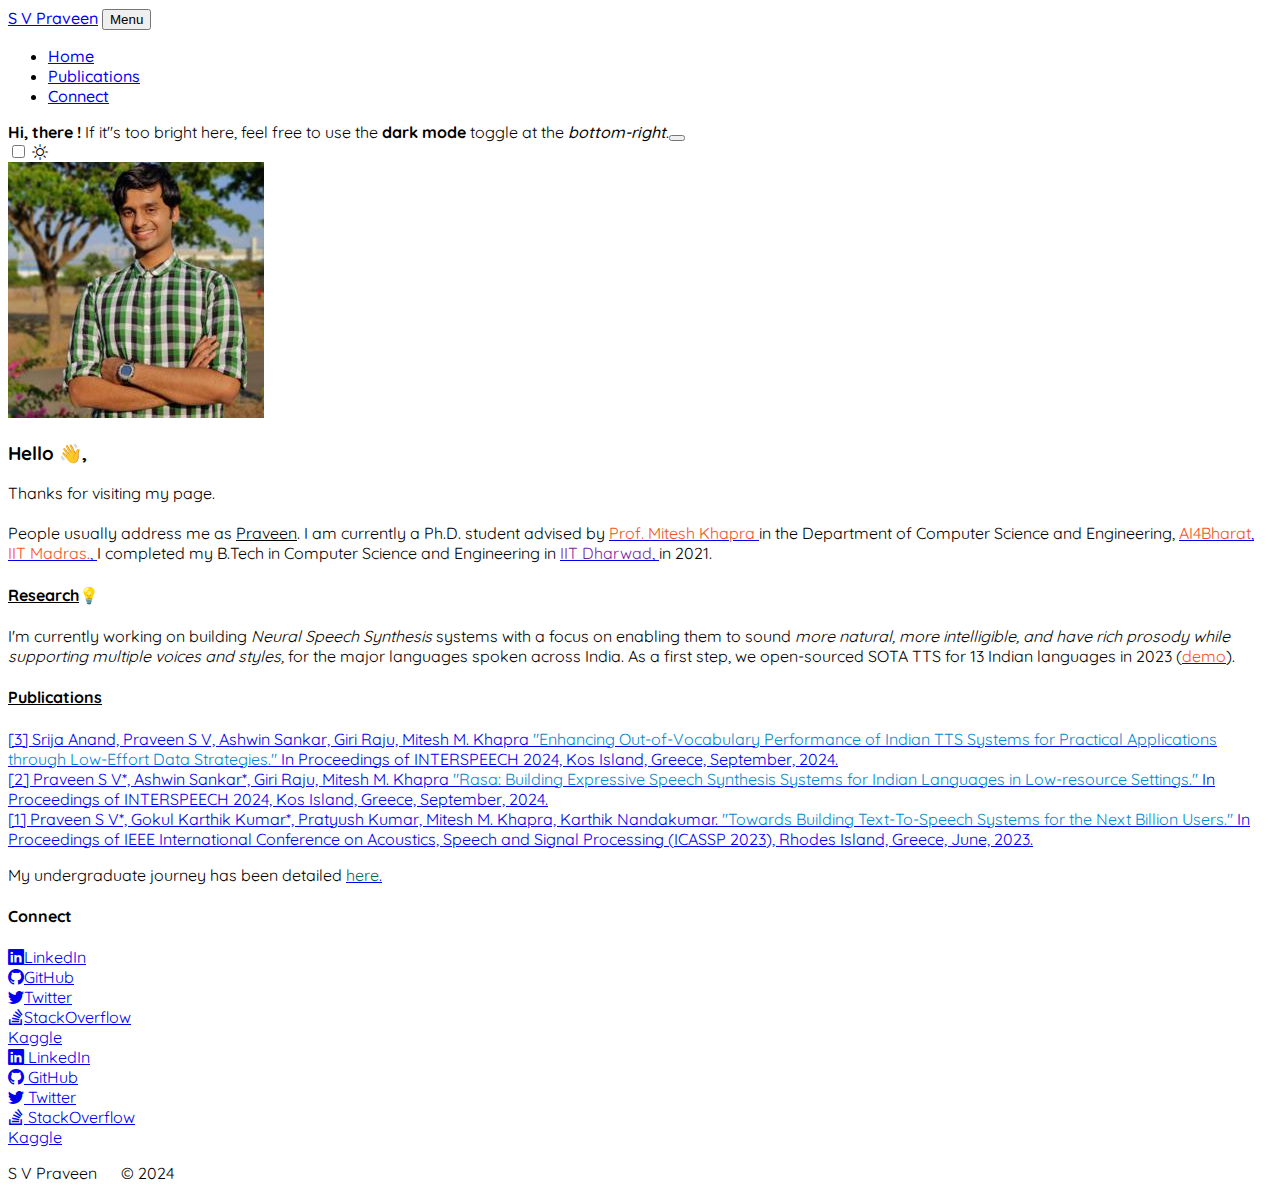
==== commit 1155ecf3: "publications ++" ====
--- a/index.html
+++ b/index.html
@@ -73,7 +73,7 @@
                         <a class="text-decoration-none text-reset" href="https://ai4bharat.iitm.ac.in/">
                             <span style="color:#F4511E">AI4Bharat</span>, 
                         </a>
-                        <a class="text-decoration-none text-reset" href="https://www.iitm.ac.in/">
+                        <a class="text-decoration-none text-reset" href="http://www.cse.iitm.ac.in/">
                             <span style="color:#F4511E">IIT Madras.</span>, 
                         </a>
                             
@@ -101,23 +101,43 @@
                 
                 <div class="mt-3">
                     <a class="text-decoration-none text-reset"  href="https://ieeexplore.ieee.org/abstract/document/10096069">
-                    [1] Praveen S V*, Gokul Karthik Kumar*, Pratyush Kumar, Mitesh M. Khapra, Karthik Nandakumar. 
-                        <span style="color:#0288D1">
-                            "Towards Building Text-To-Speech Systems for the Next Billion Users."
-                        </span>
-                        In Proceedings of IEEE International Conference on Acoustics, Speech and Signal Processing (ICASSP 2023), Rhodes Island, Greece, June, 2022.
+                    [3] Srija Anand, Praveen S V, Ashwin Sankar, Giri Raju, Mitesh M. Khapra 
+                        <span style="color:#0288D1">
+                            "Enhancing Out-of-Vocabulary Performance of Indian TTS Systems for Practical Applications through Low-Effort Data Strategies."
+                        </span>
+                        In Proceedings of INTERSPEECH 2024, Kos Island, Greece, September, 2024.
                     </a>
                 </div>
 
                 <div class="mt-3">
                     <a class="text-decoration-none text-reset"  href="https://ieeexplore.ieee.org/abstract/document/10096069">
+                    [2] Praveen S V*, Ashwin Sankar*, Giri Raju, Mitesh M. Khapra
+                        <span style="color:#0288D1">
+                            "Rasa: Building Expressive Speech Synthesis Systems for Indian Languages in Low-resource Settings."
+                        </span>
+                        In Proceedings of INTERSPEECH 2024, Kos Island, Greece, September, 2024.
+                    </a>
+                </div>
+
+                <div class="mt-3">
+                    <a class="text-decoration-none text-reset"  href="https://ieeexplore.ieee.org/abstract/document/10096069">
+                    [1] Praveen S V*, Gokul Karthik Kumar*, Pratyush Kumar, Mitesh M. Khapra, Karthik Nandakumar. 
+                        <span style="color:#0288D1">
+                            "Towards Building Text-To-Speech Systems for the Next Billion Users."
+                        </span>
+                        In Proceedings of IEEE International Conference on Acoustics, Speech and Signal Processing (ICASSP 2023), Rhodes Island, Greece, June, 2023.
+                    </a>
+                </div>
+
+                <!-- <div class="mt-3">
+                    <a class="text-decoration-none text-reset"  href="https://arxiv.org/abs/2101.05806">
                     [0] Praveen S V, Akhilesh Bharadwaj, Harsh Raj, Janhavi Dadhania, Ganesh Samarth C. A., Nikhil Pareek, S. R. M. Prasanna. 
                         <span style="color:#0288D1">
                             “Exploration of Visual Features and their Weighted-additive Fusion for Video Captioning.”
                         </span>
                         Preprint doi:10.48550/arXiv.2101.05806, 2021
                     </a>
-                </div>
+                </div> -->
                 
                 <p class="lead mt-5">
                     My undergraduate journey has been detailed
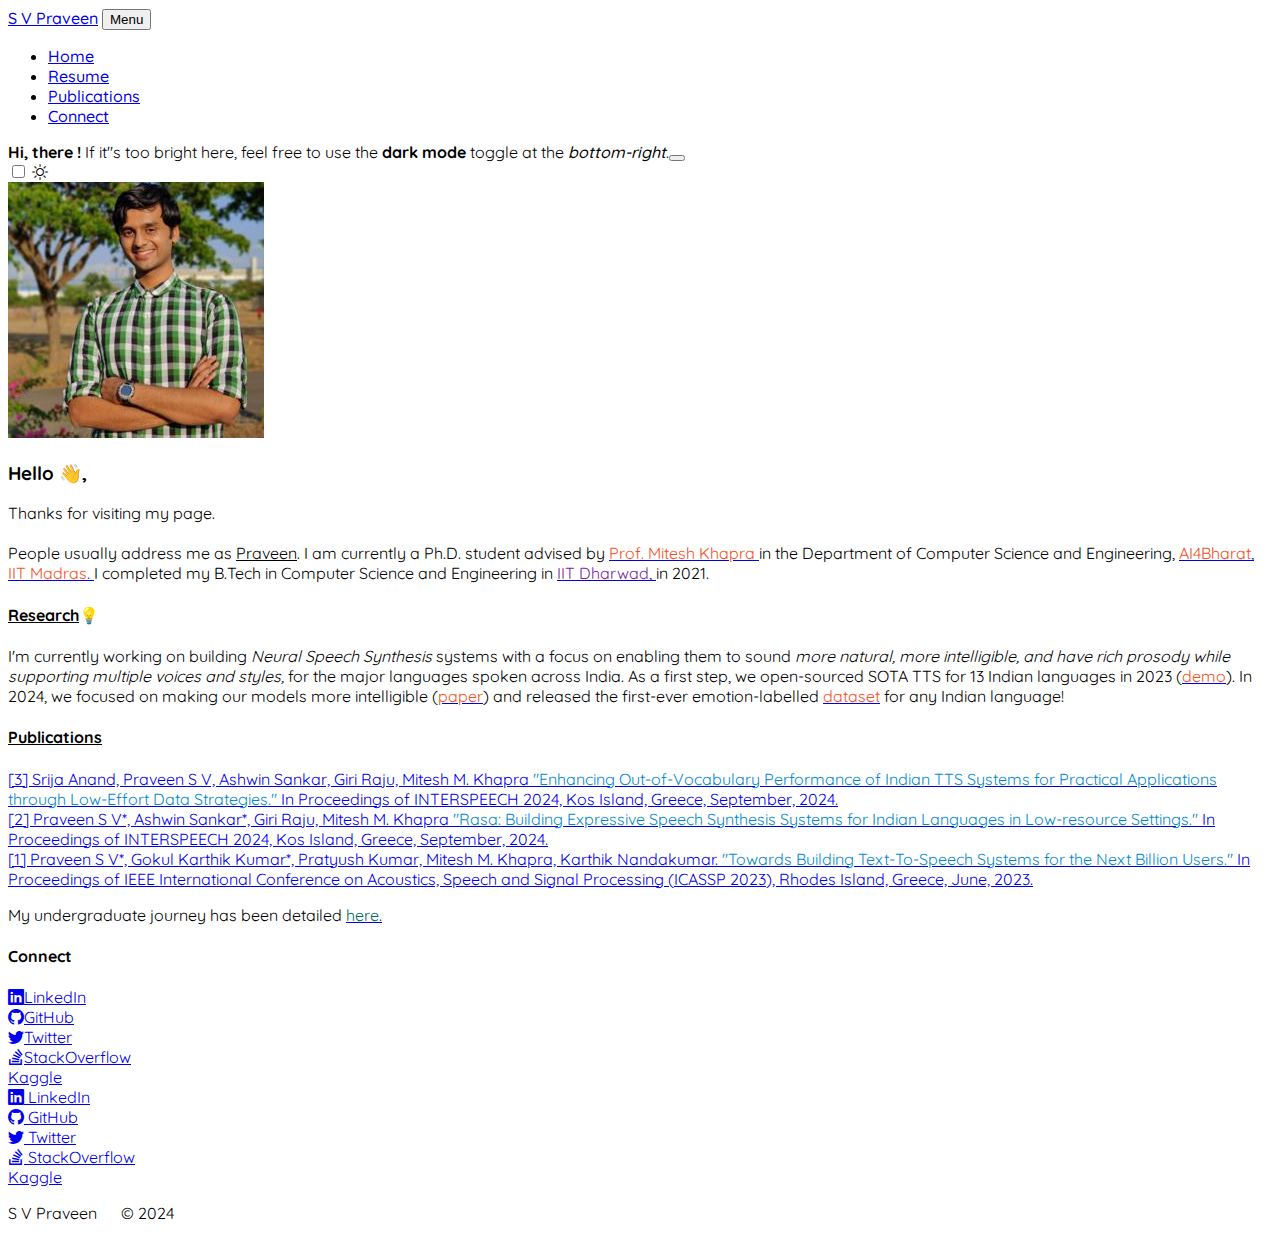
==== commit d76bee9e: "update links" ====
--- a/index.html
+++ b/index.html
@@ -37,7 +37,7 @@
                 <ul class="navbar-nav ms-auto py-4 py-lg-0 fw-500">
                     <li class="nav-item"><a class="nav-link active px-lg-3 py-3 py-lg-4" href="index.html">Home</a></li>
                     <!-- <li class="nav-item"><a class="nav-link px-lg-3 py-3 py-lg-4" href="blog.html">Blog</a></li> -->
-                    <!-- <li class="nav-item"><a class="nav-link px-lg-3 py-3 py-lg-4" href="https://svp19.github.io/undergraduate-resume">E-Resume</a></li> -->
+                    <li class="nav-item"><a class="nav-link px-lg-3 py-3 py-lg-4" href="https://drive.google.com/file/d/1MJBmEFDUb8Gbdo7VqQ9afJS6swPeKABu/view?usp=drive_link">Resume</a></li>
                     <li class="nav-item"><a class="nav-link px-lg-3 py-3 py-lg-4" href="#publications">Publications</a></li>
                     <li class="nav-item"><a class="nav-link px-lg-3 py-3 py-lg-4" href="#connect">Connect</a></li>
                 </ul>
@@ -74,7 +74,7 @@
                             <span style="color:#F4511E">AI4Bharat</span>, 
                         </a>
                         <a class="text-decoration-none text-reset" href="http://www.cse.iitm.ac.in/">
-                            <span style="color:#F4511E">IIT Madras.</span>, 
+                            <span style="color:#F4511E">IIT Madras</span>. 
                         </a>
                             
                     
@@ -95,12 +95,16 @@
                     on enabling them to sound <em>more natural, more intelligible, and have rich prosody while supporting multiple voices and styles,</em> 
                     for the major languages spoken across India.
                     As a first step, we open-sourced SOTA TTS for 13 Indian languages in 2023 
-                    (<a class="text-decoration-none text-reset" href="https://models.ai4bharat.org/#/tts"><span style="color:#F4511E">demo</span></a>).                     
+                    (<a class="text-decoration-none text-reset" href="https://models.ai4bharat.org/#/tts"><span style="color:#F4511E">demo</span></a>). 
+                    In 2024, we focused on making our models more intelligible 
+                    (<a class="text-decoration-none text-reset" href="https://arxiv.org/abs/2407.13435"><span style="color:#F4511E">paper</span></a>)
+                    and released the first-ever emotion-labelled
+                    <a class="text-decoration-none text-reset" href="https://ai4bharat.iitm.ac.in/rasa/"><span style="color:#F4511E">dataset</span></a> for any Indian language! 
                 </p>
                 <h4 id="publications" class="mt-5"><u>Publications</u></h4>
                 
                 <div class="mt-3">
-                    <a class="text-decoration-none text-reset"  href="https://ieeexplore.ieee.org/abstract/document/10096069">
+                    <a class="text-decoration-none text-reset"  href="https://arxiv.org/abs/2407.13435">
                     [3] Srija Anand, Praveen S V, Ashwin Sankar, Giri Raju, Mitesh M. Khapra 
                         <span style="color:#0288D1">
                             "Enhancing Out-of-Vocabulary Performance of Indian TTS Systems for Practical Applications through Low-Effort Data Strategies."
@@ -110,7 +114,7 @@
                 </div>
 
                 <div class="mt-3">
-                    <a class="text-decoration-none text-reset"  href="https://ieeexplore.ieee.org/abstract/document/10096069">
+                    <a class="text-decoration-none text-reset"  href="https://arxiv.org/abs/2407.14056">
                     [2] Praveen S V*, Ashwin Sankar*, Giri Raju, Mitesh M. Khapra
                         <span style="color:#0288D1">
                             "Rasa: Building Expressive Speech Synthesis Systems for Indian Languages in Low-resource Settings."
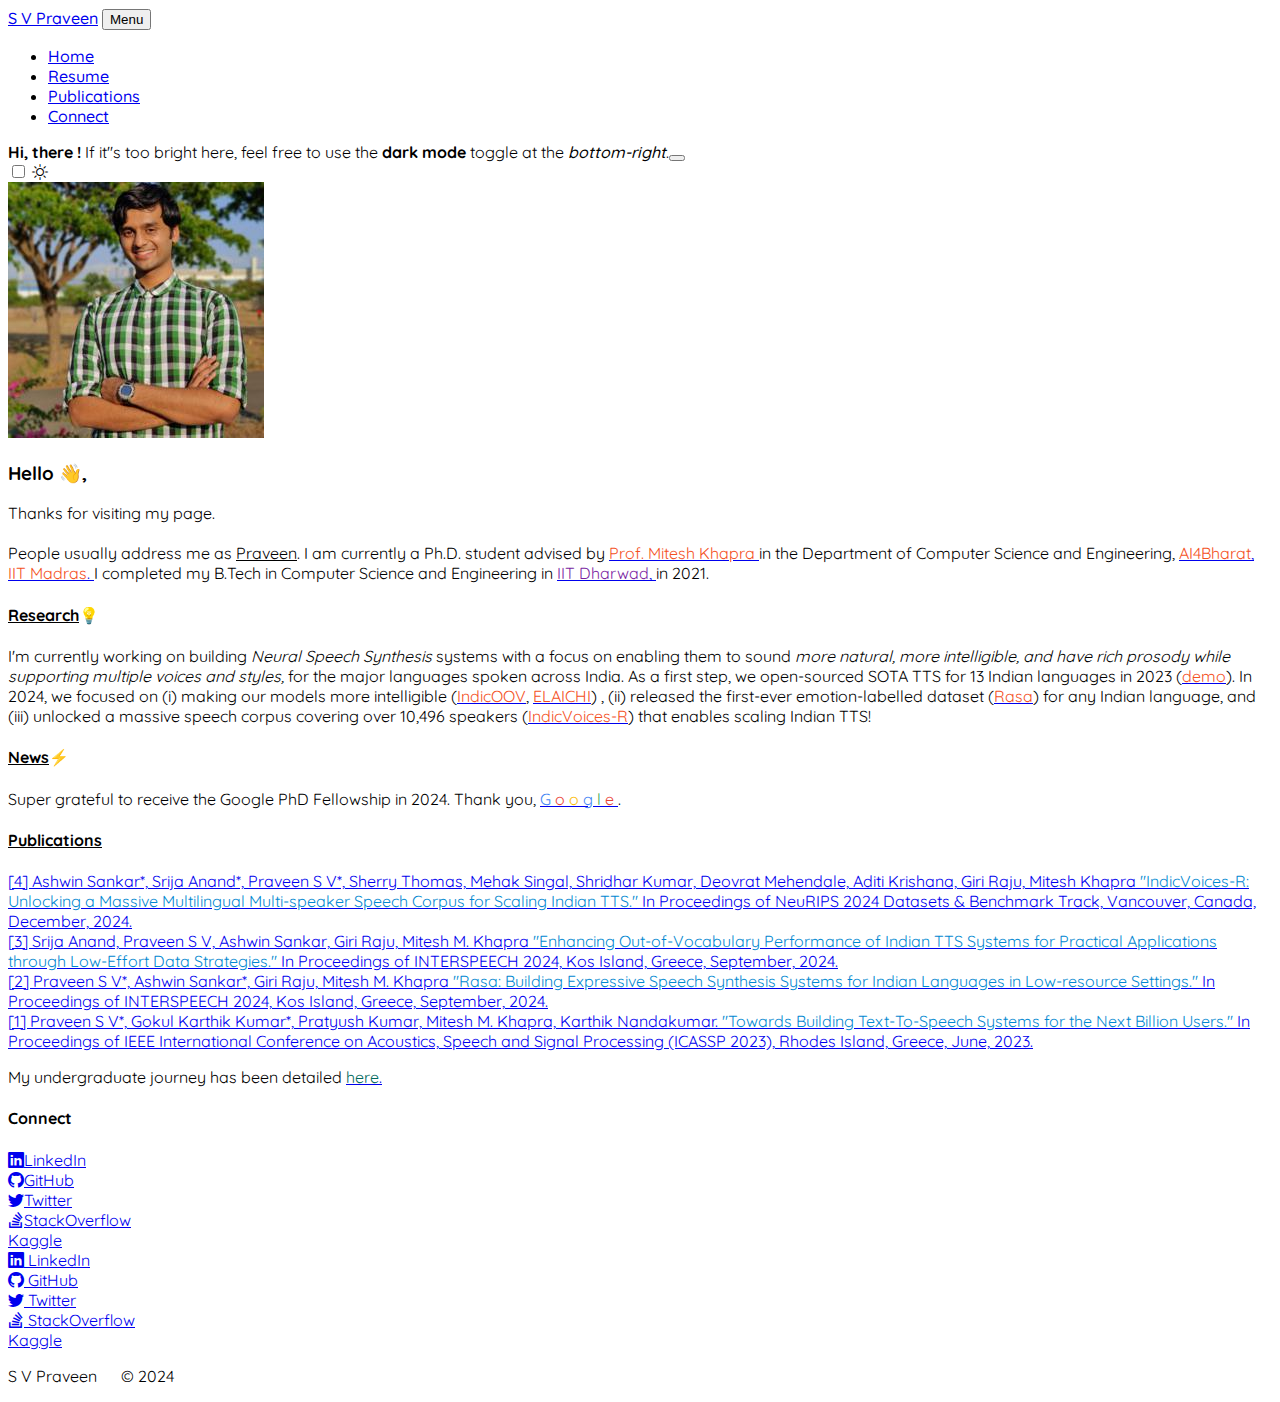
==== commit d76744b7: "updates Nov 2024" ====
--- a/index.html
+++ b/index.html
@@ -96,13 +96,41 @@
                     for the major languages spoken across India.
                     As a first step, we open-sourced SOTA TTS for 13 Indian languages in 2023 
                     (<a class="text-decoration-none text-reset" href="https://models.ai4bharat.org/#/tts"><span style="color:#F4511E">demo</span></a>). 
-                    In 2024, we focused on making our models more intelligible 
-                    (<a class="text-decoration-none text-reset" href="https://arxiv.org/abs/2407.13435"><span style="color:#F4511E">paper</span></a>)
-                    and released the first-ever emotion-labelled
-                    <a class="text-decoration-none text-reset" href="https://ai4bharat.iitm.ac.in/rasa/"><span style="color:#F4511E">dataset</span></a> for any Indian language! 
-                </p>
+                    In 2024, we focused on (i) making our models more intelligible 
+                    (<a class="text-decoration-none text-reset" href="https://arxiv.org/abs/2407.13435"><span style="color:#F4511E">IndicOOV</span></a>, 
+                    <a class="text-decoration-none text-reset" href="https://arxiv.org/abs/2410.17901"><span style="color:#F4511E">ELAICHI</span></a>)
+                    , (ii) released the first-ever emotion-labelled dataset 
+                    (<a class="text-decoration-none text-reset" href="https://ai4bharat.iitm.ac.in/rasa/"><span style="color:#F4511E">Rasa</span></a>)
+                    for any Indian language, and (iii) unlocked a massive speech corpus covering over 10,496 speakers 
+                    (<a class="text-decoration-none text-reset" href="https://github.com/AI4Bharat/IndicVoices-R"><span style="color:#F4511E">IndicVoices-R</span></a>)
+                    that enables scaling Indian TTS!
+                </p>
+
+                <h4><u>News</u>⚡</h4>
+                <p class="lead mt-3">
+                   Super grateful to receive the Google PhD Fellowship in 2024. Thank you,  <a class="text-decoration-none text-reset" href="https://research.google/programs-and-events/phd-fellowship/recipients/"> <span class="google-logo"> 
+                        <span class="letter">G</span>
+                        <span class="letter">o</span>
+                        <span class="letter">o</span>
+                        <span class="letter">g</span>
+                        <span class="letter">l</span>
+                        <span class="letter">e</span>
+                   </span>
+                   </a>. 
+                </p>
+
                 <h4 id="publications" class="mt-5"><u>Publications</u></h4>
-                
+
+                <div class="mt-3">
+                    <a class="text-decoration-none text-reset"  href="https://arxiv.org/abs/2409.05356">
+                    [4] Ashwin Sankar*, Srija Anand*, Praveen S V*, Sherry Thomas, Mehak Singal, Shridhar Kumar, Deovrat Mehendale, Aditi Krishana, Giri Raju, Mitesh Khapra
+                        <span style="color:#0288D1">
+                            "IndicVoices-R: Unlocking a Massive Multilingual Multi-speaker Speech Corpus for Scaling Indian TTS."
+                        </span>
+                        In Proceedings of NeuRIPS 2024 Datasets & Benchmark Track, Vancouver, Canada, December, 2024.
+                    </a>
+                </div>
+
                 <div class="mt-3">
                     <a class="text-decoration-none text-reset"  href="https://arxiv.org/abs/2407.13435">
                     [3] Srija Anand, Praveen S V, Ashwin Sankar, Giri Raju, Mitesh M. Khapra 
--- a/css/custom.css
+++ b/css/custom.css
@@ -230,3 +230,34 @@
 [data-theme="dark"] .navbar-brand { color: white;!important }
 [data-theme="dark"] .nav-item .nav-link.active { color: rgb(199, 215, 224);!important }
 [data-theme="dark"] .lead { color: rgb(199, 215, 224);!important }
+
+
+
+
+/* Style each letter in the Google logo */
+.google-logo {
+}
+
+.google-logo .letter {
+    color: #4285F4; /* Default color for 'G' */
+}
+
+.google-logo .letter:nth-child(2) {
+    color: #EA4335; /* 'o' */
+}
+
+.google-logo .letter:nth-child(3) {
+    color: #FBBC05; /* Second 'o' */
+}
+
+.google-logo .letter:nth-child(4) {
+    color: #4285F4; /* 'g' */
+}
+
+.google-logo .letter:nth-child(5) {
+    color: #34A853; /* 'l' */
+}
+
+.google-logo .letter:nth-child(6) {
+    color: #EA4335; /* 'e' */
+}
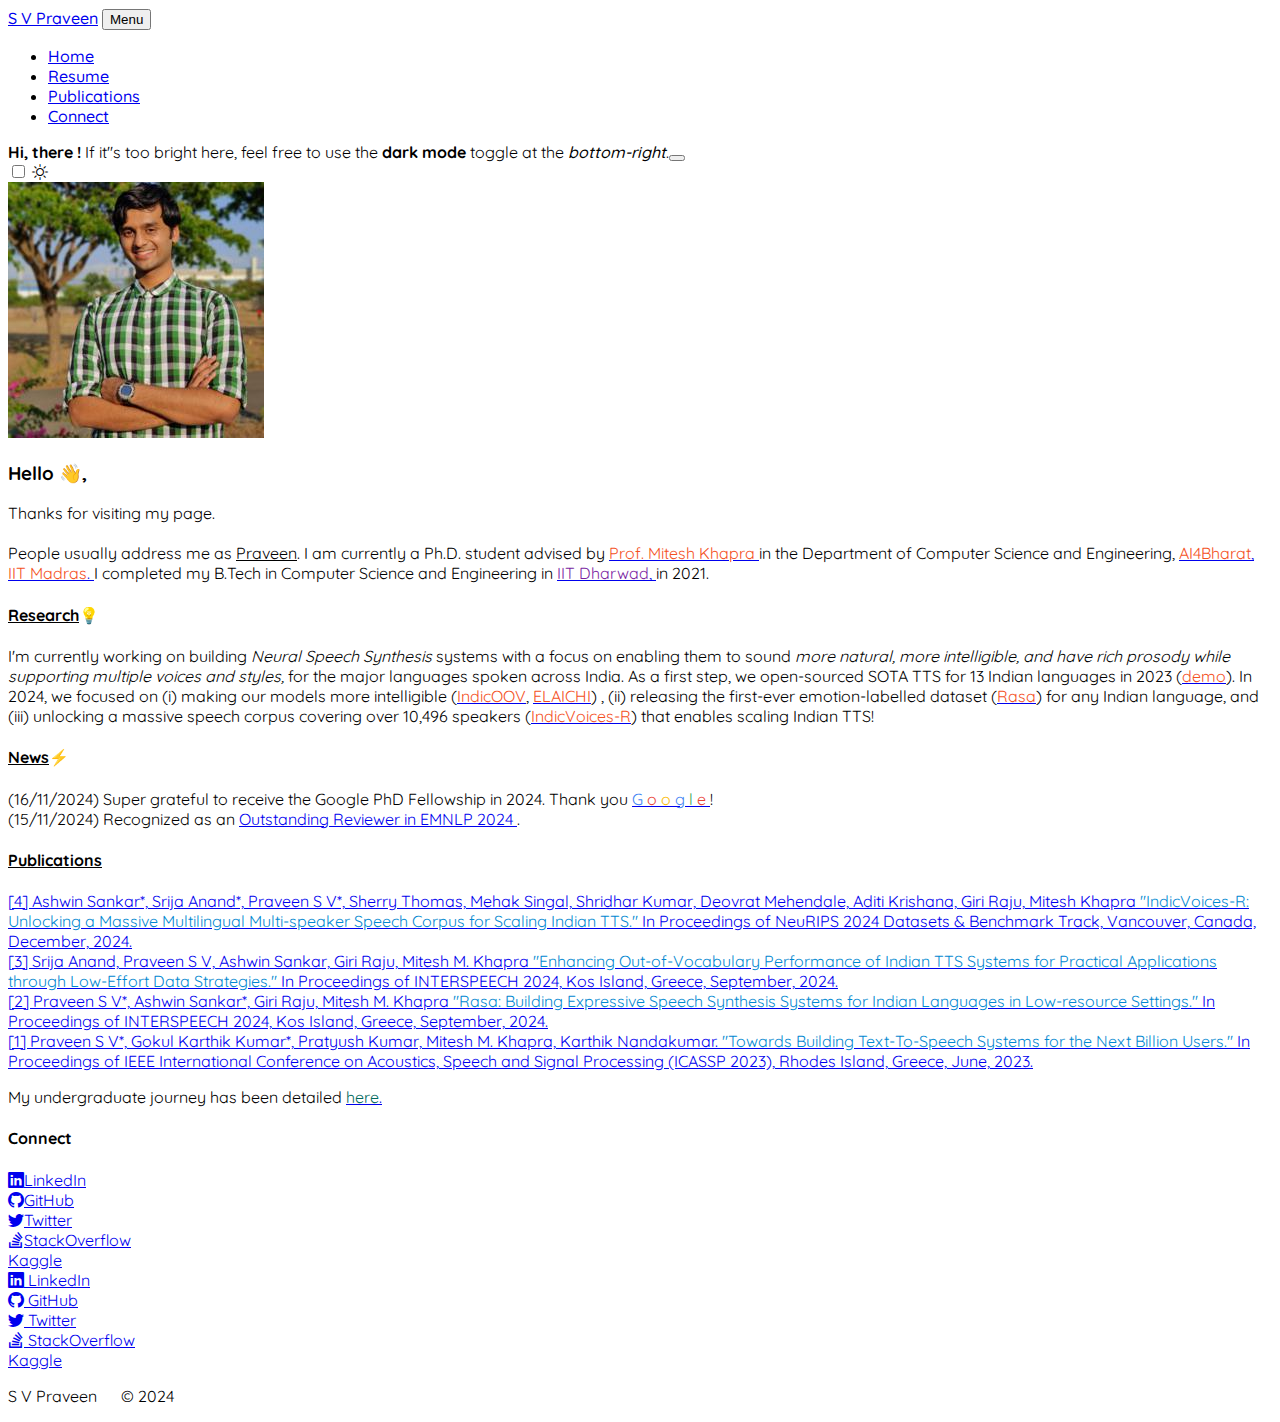
==== commit b04aa26d: "typos" ====
--- a/index.html
+++ b/index.html
@@ -99,16 +99,17 @@
                     In 2024, we focused on (i) making our models more intelligible 
                     (<a class="text-decoration-none text-reset" href="https://arxiv.org/abs/2407.13435"><span style="color:#F4511E">IndicOOV</span></a>, 
                     <a class="text-decoration-none text-reset" href="https://arxiv.org/abs/2410.17901"><span style="color:#F4511E">ELAICHI</span></a>)
-                    , (ii) released the first-ever emotion-labelled dataset 
+                    , (ii) releasing the first-ever emotion-labelled dataset 
                     (<a class="text-decoration-none text-reset" href="https://ai4bharat.iitm.ac.in/rasa/"><span style="color:#F4511E">Rasa</span></a>)
-                    for any Indian language, and (iii) unlocked a massive speech corpus covering over 10,496 speakers 
+                    for any Indian language, and (iii) unlocking a massive speech corpus covering over 10,496 speakers 
                     (<a class="text-decoration-none text-reset" href="https://github.com/AI4Bharat/IndicVoices-R"><span style="color:#F4511E">IndicVoices-R</span></a>)
                     that enables scaling Indian TTS!
                 </p>
 
                 <h4><u>News</u>⚡</h4>
                 <p class="lead mt-3">
-                   Super grateful to receive the Google PhD Fellowship in 2024. Thank you,  <a class="text-decoration-none text-reset" href="https://research.google/programs-and-events/phd-fellowship/recipients/"> <span class="google-logo"> 
+                
+                   (16/11/2024) Super grateful to receive the Google PhD Fellowship in 2024. Thank you  <a class="text-decoration-none text-reset" href="https://research.google/programs-and-events/phd-fellowship/recipients/"> <span class="google-logo"> 
                         <span class="letter">G</span>
                         <span class="letter">o</span>
                         <span class="letter">o</span>
@@ -116,7 +117,12 @@
                         <span class="letter">l</span>
                         <span class="letter">e</span>
                    </span>
-                   </a>. 
+                </a>!
+                <br>   
+                   (15/11/2024) Recognized as an <a class="text-decoration-none text-reset" href="https://x.com/emnlpmeeting/status/1857169065569292540?t=aD3C5QtYSxCFQjaHgLatTA&s=19">
+                    Outstanding Reviewer in EMNLP 2024
+                   </a>.
+
                 </p>
 
                 <h4 id="publications" class="mt-5"><u>Publications</u></h4>
